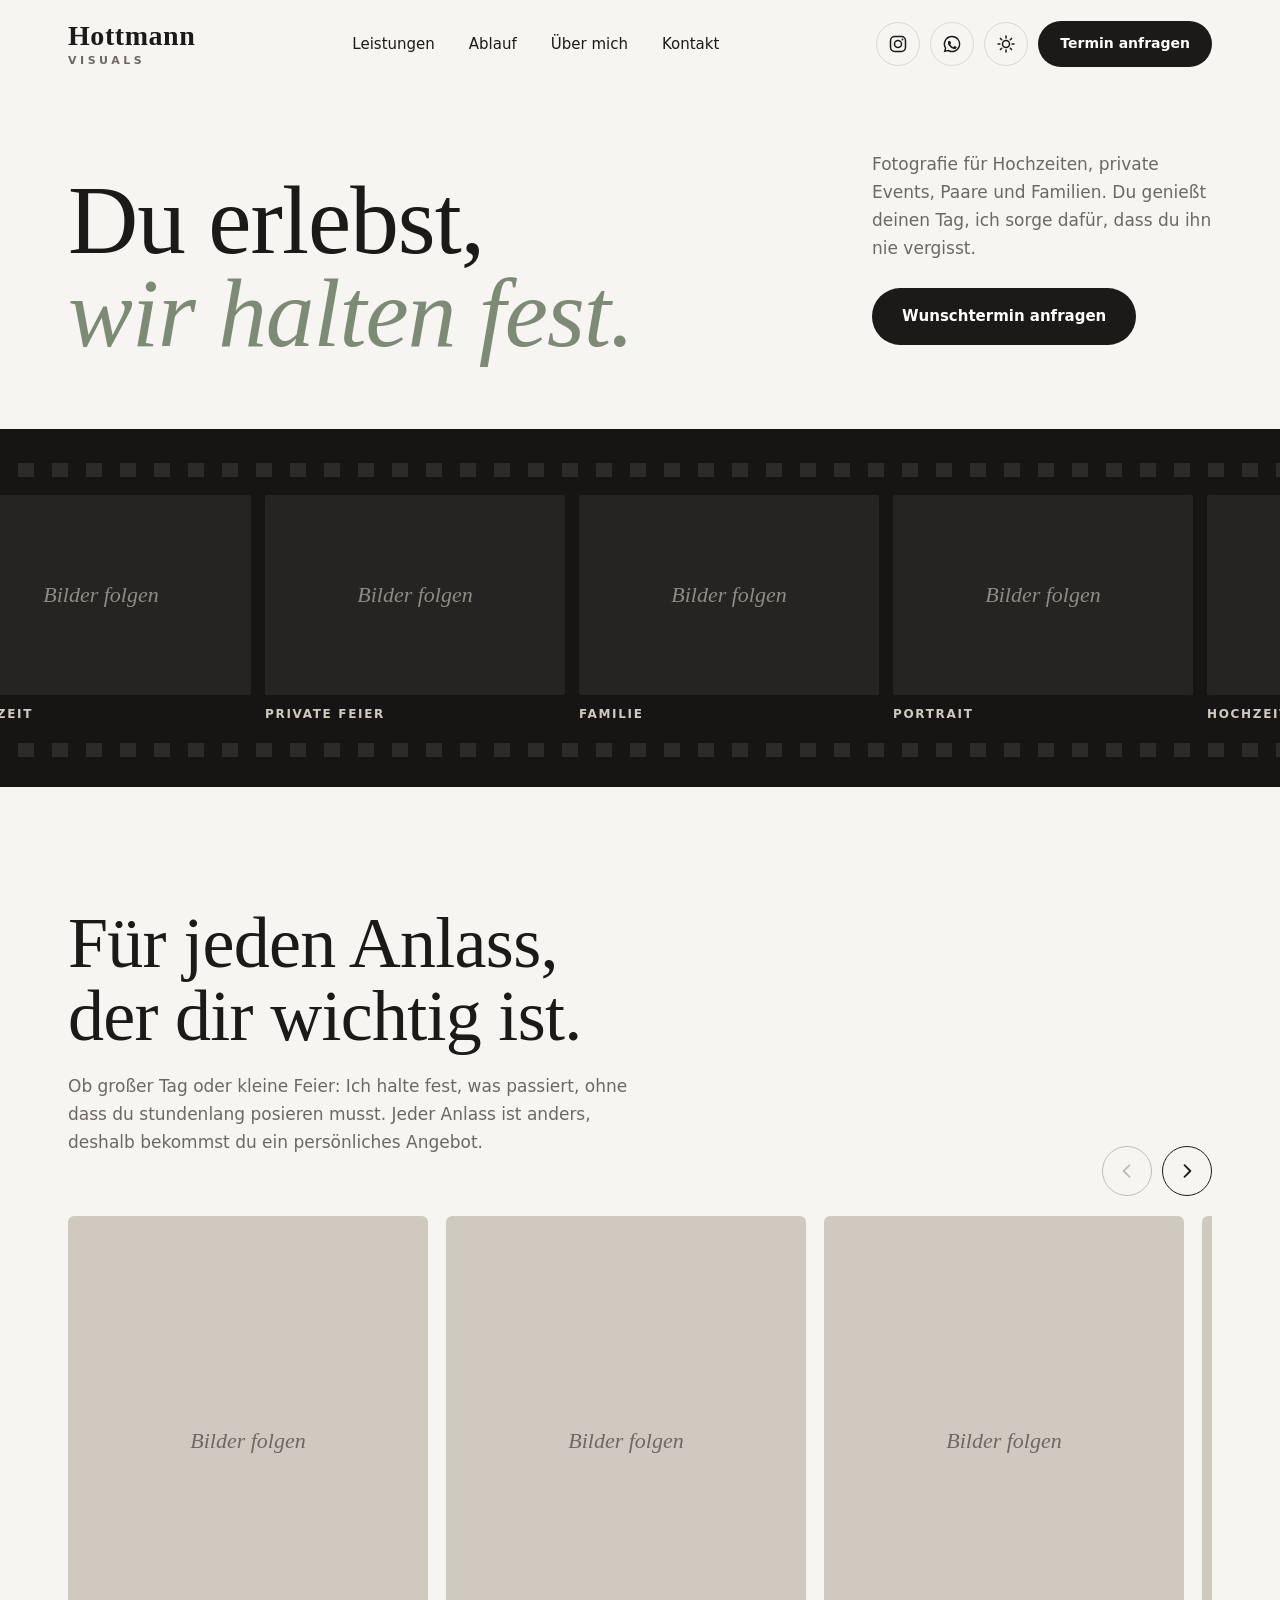
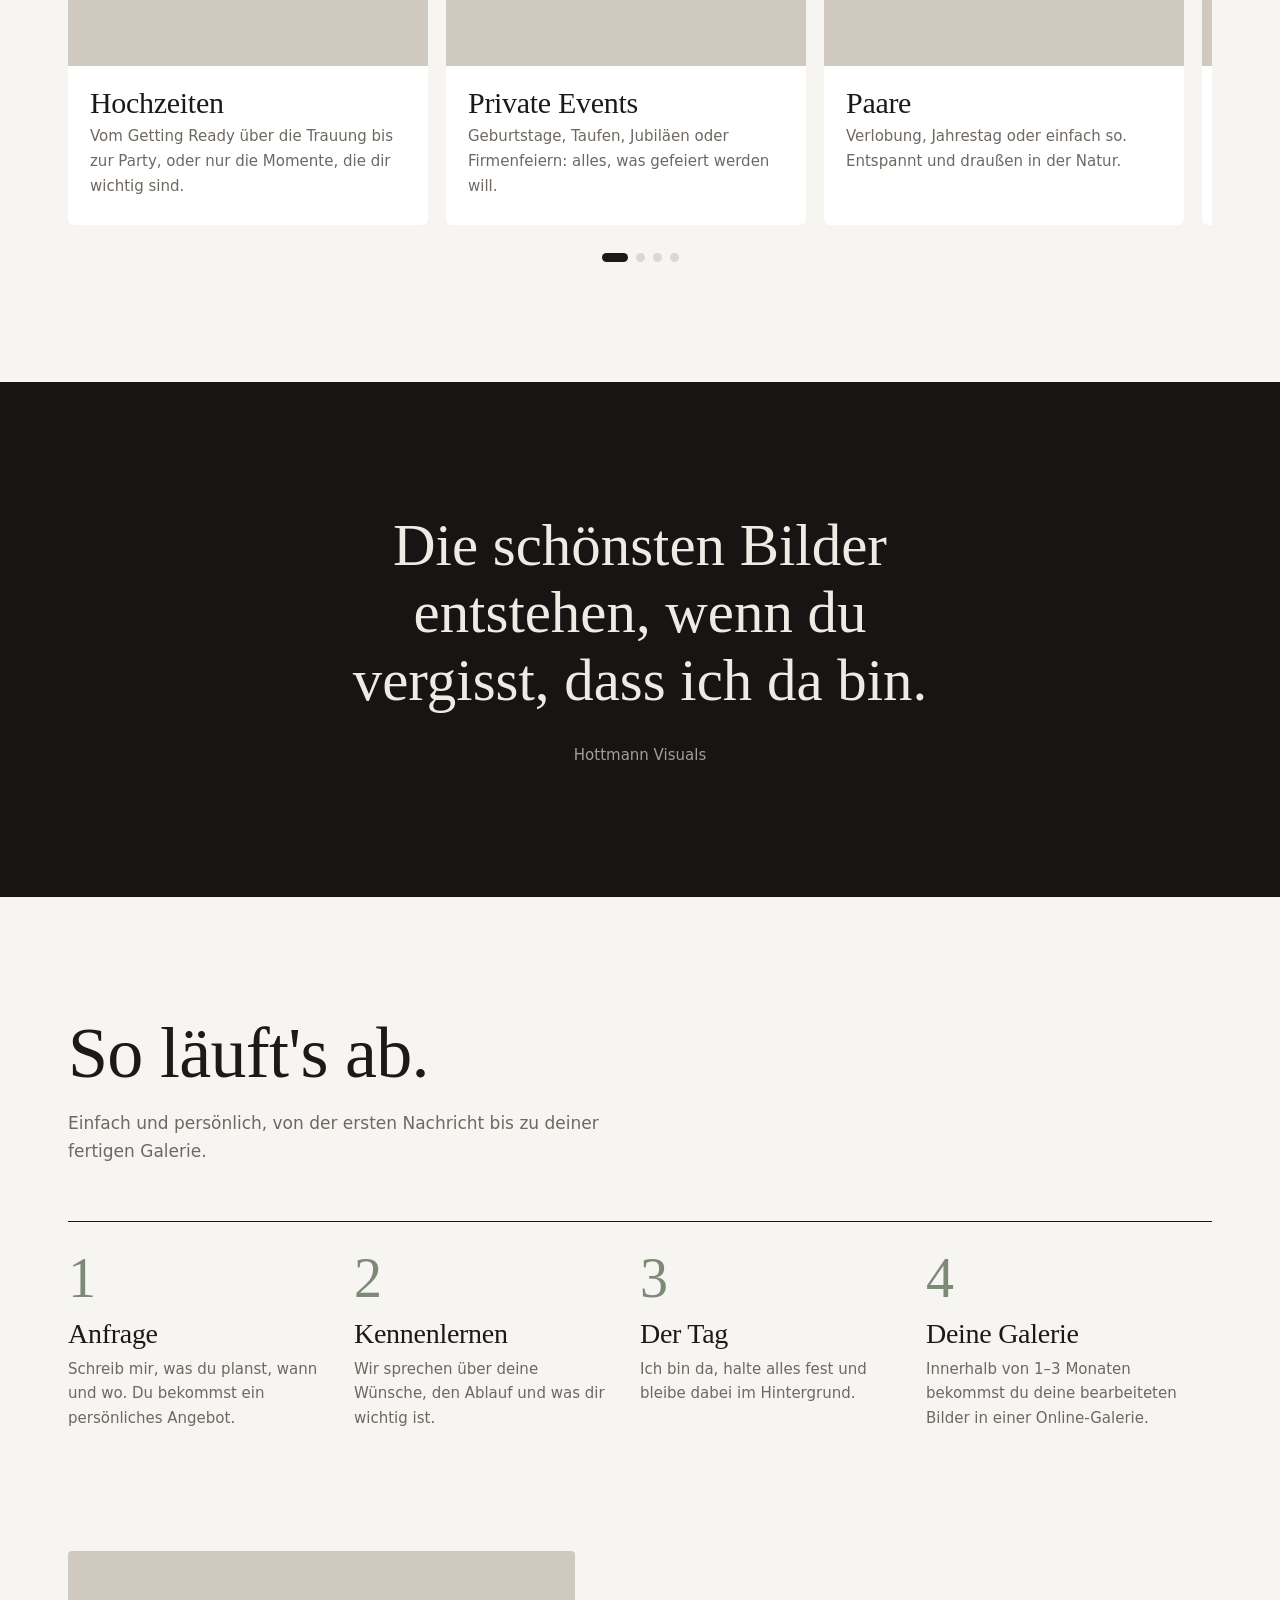
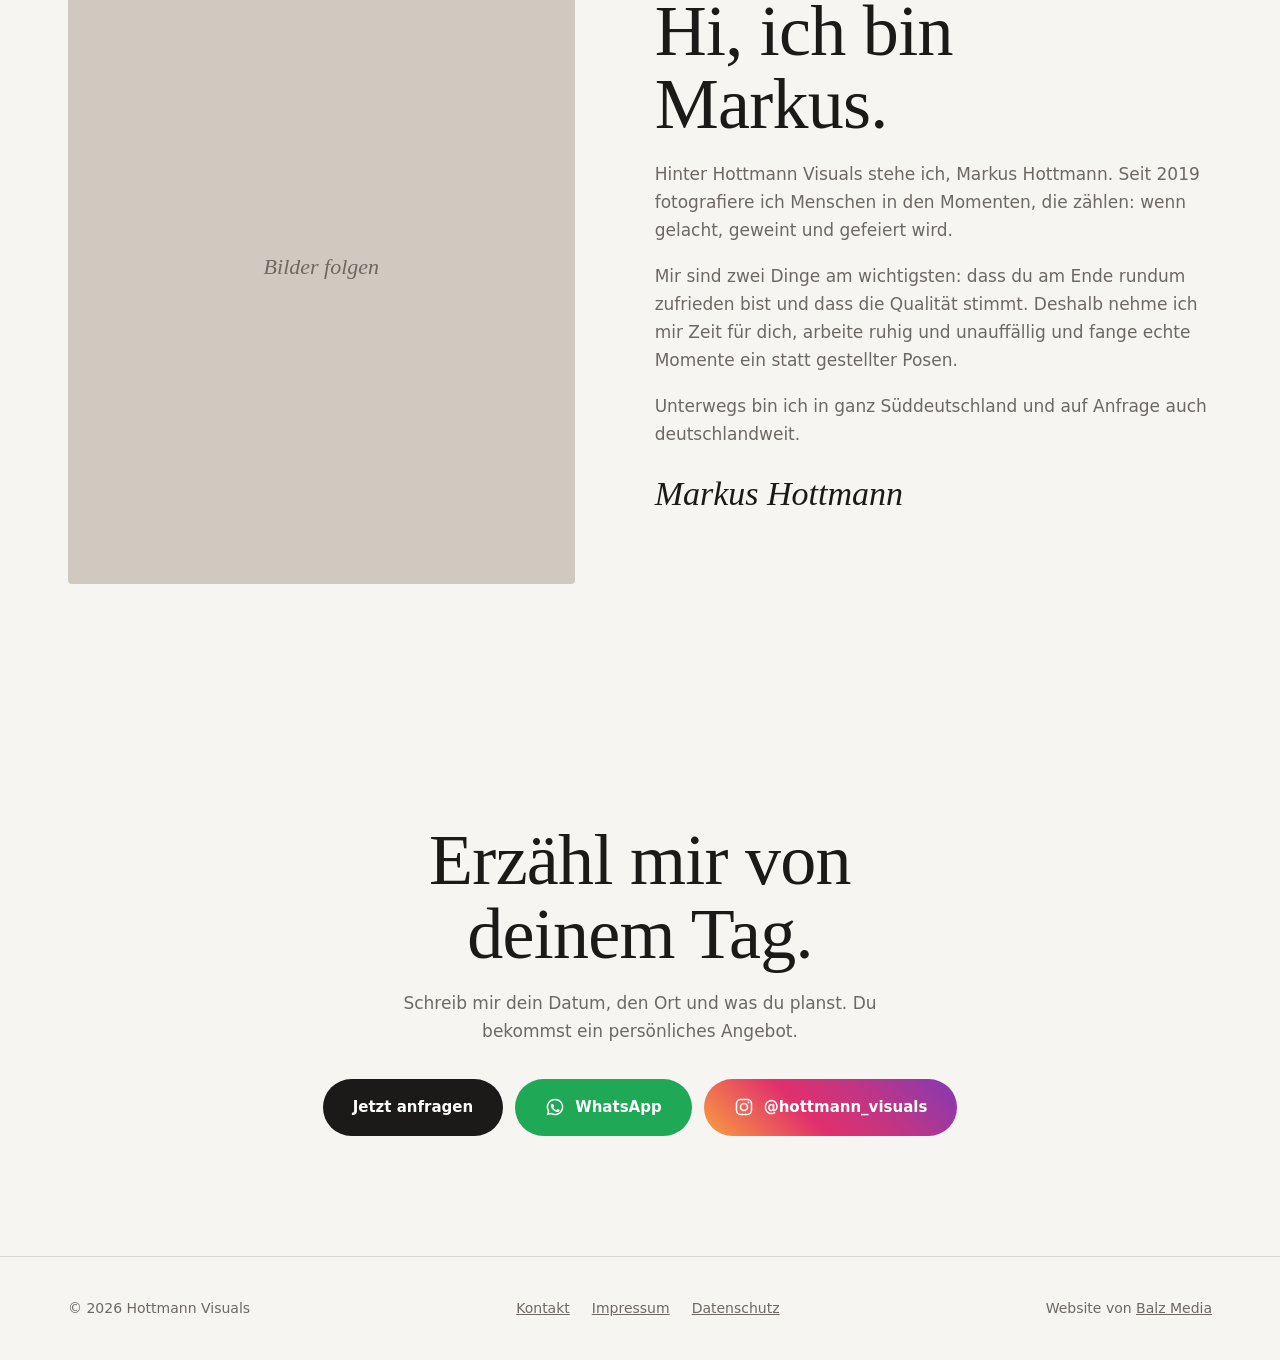
==== index.html @ 9806863c "Add files via upload" ====
<!DOCTYPE html>
<html lang="de">
<head>
<meta charset="UTF-8">
<meta name="viewport" content="width=device-width, initial-scale=1.0">
<title>Hottmann Visuals | Fotografie für Hochzeiten, Events & Familien</title>
<meta name="description" content="Hottmann Visuals – Markus Hottmann fotografiert Hochzeiten, private Events, Paare und Familien in ganz Süddeutschland. Du erlebst, wir halten fest. Jetzt anfragen.">
<link rel="stylesheet" href="style.css">
<script>
// Hell/Dunkel: gespeicherte Wahl, sonst Einstellung des Geräts
(function(){var t=null;try{t=localStorage.getItem('hv-theme')}catch(e){}
if(!t)t=matchMedia('(prefers-color-scheme: dark)').matches?'dark':'light';
document.documentElement.setAttribute('data-theme',t)})();
</script>
</head>
<body>

<header><div class="wrap nav">
  <a href="index.html" class="logo"><b>Hottmann</b><small>VISUALS</small></a>
  <ul><li><a href="#leistungen">Leistungen</a></li><li><a href="#ablauf">Ablauf</a></li><li><a href="#ueber-mich">Über mich</a></li><li><a href="kontakt.html">Kontakt</a></li></ul>
  <div class="tools">
    <a class="icon-btn" href="https://www.instagram.com/hottmann_visuals" target="_blank" rel="noopener" aria-label="Hottmann Visuals auf Instagram"><svg viewBox="0 0 24 24" fill="none" stroke="currentColor" stroke-width="1.8" aria-hidden="true"><rect x="3" y="3" width="18" height="18" rx="5"/><circle cx="12" cy="12" r="4.2"/><circle cx="17.4" cy="6.6" r="1.1" fill="currentColor" stroke="none"/></svg></a>
    <a class="icon-btn" href="https://wa.me/491719220288?text=Hallo%20Markus%2C%20ich%20habe%20eine%20Anfrage%20f%C3%BCr%20ein%20Shooting." target="_blank" rel="noopener" aria-label="Markus per WhatsApp schreiben"><svg viewBox="0 0 24 24" fill="currentColor" aria-hidden="true"><path d="M12 2a10 10 0 0 0-8.6 15.1L2 22l5-1.3A10 10 0 1 0 12 2zm0 1.8a8.2 8.2 0 1 1-4.2 15.2l-.3-.2-3 .8.8-2.9-.2-.3A8.2 8.2 0 0 1 12 3.8zm-3.3 4.4c-.2 0-.5 0-.7.3-.3.3-.9.9-.9 2.2s.9 2.5 1 2.7c.1.2 1.8 2.8 4.4 3.9 2.2.9 2.6.7 3.1.7.5-.1 1.5-.6 1.7-1.2.2-.6.2-1.1.2-1.2-.1-.1-.2-.2-.5-.3l-1.7-.8c-.2-.1-.4-.1-.6.1l-.8 1c-.1.2-.3.2-.5.1-.3-.1-1.1-.4-2-1.3-.8-.7-1.3-1.5-1.4-1.8-.2-.3 0-.4.1-.5l.4-.5.3-.4v-.5l-.8-1.9c-.2-.5-.4-.4-.6-.4h-.5z"/></svg></a>
    <button class="icon-btn theme" id="theme" type="button" aria-label="Hell- oder Dunkelmodus umschalten"><svg class="sun" viewBox="0 0 24 24" fill="none" stroke="currentColor" stroke-width="1.8" stroke-linecap="round" aria-hidden="true"><circle cx="12" cy="12" r="4.2"/><path d="M12 2.5v2.2M12 19.3v2.2M2.5 12h2.2M19.3 12h2.2M5.3 5.3l1.6 1.6M17.1 17.1l1.6 1.6M5.3 18.7l1.6-1.6M17.1 6.9l1.6-1.6"/></svg><svg class="moon" viewBox="0 0 24 24" fill="none" stroke="currentColor" stroke-width="1.8" stroke-linejoin="round" aria-hidden="true"><path d="M20 14.5A8 8 0 0 1 9.5 4a8 8 0 1 0 10.5 10.5z"/></svg></button>
    <a href="kontakt.html" class="btn btn-dark"><span class="long">Termin anfragen</span><span class="short">Anfragen</span></a>
  </div>
</div></header>

<section class="hero" style="padding-bottom:0">
  <div class="wrap row">
    <h1>Du erlebst, <i>wir halten fest.</i></h1>
    <div class="intro">
      <p>Fotografie für Hochzeiten, private Events, Paare und Familien. Du genießt deinen Tag, ich sorge dafür, dass du ihn nie vergisst.</p>
      <a href="kontakt.html" class="btn btn-dark">Wunschtermin anfragen</a>
    </div>
  </div>
  <div class="sheet" aria-label="Ausgewählte Bilder">
    <div class="holes"></div>
    <div class="scroller" id="scroller"><div class="strip" id="strip">
      <div class="frame"><div class="ph soon" aria-hidden="true"></div><em>Hochzeit</em></div>
      <div class="frame"><div class="ph soon" aria-hidden="true"></div><em>Private Feier</em></div>
      <div class="frame"><div class="ph soon" aria-hidden="true"></div><em>Familie</em></div>
      <div class="frame"><div class="ph soon" aria-hidden="true"></div><em>Portrait</em></div>
      <div class="frame"><div class="ph soon" aria-hidden="true"></div><em>Hochzeit</em></div>
      <div class="frame"><div class="ph soon" aria-hidden="true"></div><em>Private Feier</em></div>
      <div class="frame"><div class="ph soon" aria-hidden="true"></div><em>Familie</em></div>
      <div class="frame"><div class="ph soon" aria-hidden="true"></div><em>Portrait</em></div>
      <div class="frame"><div class="ph soon" aria-hidden="true"></div><em>Hochzeit</em></div>
      <div class="frame"><div class="ph soon" aria-hidden="true"></div><em>Private Feier</em></div>
      <div class="frame"><div class="ph soon" aria-hidden="true"></div><em>Familie</em></div>
      <div class="frame"><div class="ph soon" aria-hidden="true"></div><em>Portrait</em></div>
      <div class="frame"><div class="ph soon" aria-hidden="true"></div><em>Hochzeit</em></div>
      <div class="frame"><div class="ph soon" aria-hidden="true"></div><em>Private Feier</em></div>
      <div class="frame"><div class="ph soon" aria-hidden="true"></div><em>Familie</em></div>
      <div class="frame"><div class="ph soon" aria-hidden="true"></div><em>Portrait</em></div>
    </div>
    </div>
    <div class="holes b"></div>
  </div>
</section>

<section id="leistungen">
  <div class="wrap">
    <h2>Für jeden Anlass,<br>der dir wichtig ist.</h2>
    <p class="lead">Ob großer Tag oder kleine Feier: Ich halte fest, was passiert, ohne dass du stundenlang posieren musst. Jeder Anlass ist anders, deshalb bekommst du ein persönliches Angebot.</p>
    <div class="svc-ctrl"><button type="button" id="sp" aria-label="Zurück"><svg viewBox="0 0 24 24"><path d="M15 5l-7 7 7 7"/></svg></button><button type="button" id="sn" aria-label="Weiter"><svg viewBox="0 0 24 24"><path d="M9 5l7 7-7 7"/></svg></button></div>
    <div class="svc" id="svc">
      <div class="card"><div class="ph soon" aria-hidden="true"></div><div class="tx"><h3>Hochzeiten</h3><p>Vom Getting Ready über die Trauung bis zur Party, oder nur die Momente, die dir wichtig sind.</p></div></div>
      <div class="card"><div class="ph soon" aria-hidden="true"></div><div class="tx"><h3>Private Events</h3><p>Geburtstage, Taufen, Jubiläen oder Firmenfeiern: alles, was gefeiert werden will.</p></div></div>
      <div class="card"><div class="ph soon" aria-hidden="true"></div><div class="tx"><h3>Paare</h3><p>Verlobung, Jahrestag oder einfach so. Entspannt und draußen in der Natur.</p></div></div>
      <div class="card"><div class="ph soon" aria-hidden="true"></div><div class="tx"><h3>Familie & Portrait</h3><p>Bilder von euch, die ihr euch gerne an die Wand hängt.</p></div></div>
    </div>
    <div class="svc-dots" id="sdots"></div>
  </div>
</section>

<div class="band">
  <div class="wrap">
    <blockquote>Die schönsten Bilder entstehen, wenn du vergisst, dass ich da bin.</blockquote>
    <p>Hottmann Visuals</p>
  </div>
</div>

<section id="ablauf">
  <div class="wrap">
    <h2>So läuft's ab.</h2>
    <p class="lead">Einfach und persönlich, von der ersten Nachricht bis zu deiner fertigen Galerie.</p>
    <ol class="steps">
      <li><h3>Anfrage</h3><p>Schreib mir, was du planst, wann und wo. Du bekommst ein persönliches Angebot.</p></li>
      <li><h3>Kennenlernen</h3><p>Wir sprechen über deine Wünsche, den Ablauf und was dir wichtig ist.</p></li>
      <li><h3>Der Tag</h3><p>Ich bin da, halte alles fest und bleibe dabei im Hintergrund.</p></li>
      <li><h3>Deine Galerie</h3><p>Innerhalb von 1–3 Monaten bekommst du deine bearbeiteten Bilder in einer Online-Galerie.</p></li>
    </ol>
  </div>
</section>

<section id="ueber-mich" style="padding-top:0">
  <div class="wrap about">
    <div class="ph soon" aria-hidden="true"></div>
    <div>
      <h2>Hi, ich bin<br>Markus.</h2>
      <p>Hinter Hottmann Visuals stehe ich, Markus Hottmann. Seit 2019 fotografiere ich Menschen in den Momenten, die zählen: wenn gelacht, geweint und gefeiert wird.</p>
      <p>Mir sind zwei Dinge am wichtigsten: dass du am Ende rundum zufrieden bist und dass die Qualität stimmt. Deshalb nehme ich mir Zeit für dich, arbeite ruhig und unauffällig und fange echte Momente ein statt gestellter Posen.</p>
      <p>Unterwegs bin ich in ganz Süddeutschland und auf Anfrage auch deutschlandweit.</p>
      <p class="sig">Markus Hottmann</p>
    </div>
  </div>
</section>

<section class="cta">
  <div class="wrap">
    <h2>Erzähl mir von deinem Tag.</h2>
    <p class="lead">Schreib mir dein Datum, den Ort und was du planst. Du bekommst ein persönliches Angebot.</p>
    <div class="row2"><a class="btn btn-dark" href="kontakt.html">Jetzt anfragen</a><a class="btn btn-wa ig" href="https://wa.me/491719220288?text=Hallo%20Markus%2C%20ich%20habe%20eine%20Anfrage%20f%C3%BCr%20ein%20Shooting." target="_blank" rel="noopener"><svg viewBox="0 0 24 24" fill="currentColor" aria-hidden="true"><path d="M12 2a10 10 0 0 0-8.6 15.1L2 22l5-1.3A10 10 0 1 0 12 2zm0 1.8a8.2 8.2 0 1 1-4.2 15.2l-.3-.2-3 .8.8-2.9-.2-.3A8.2 8.2 0 0 1 12 3.8zm-3.3 4.4c-.2 0-.5 0-.7.3-.3.3-.9.9-.9 2.2s.9 2.5 1 2.7c.1.2 1.8 2.8 4.4 3.9 2.2.9 2.6.7 3.1.7.5-.1 1.5-.6 1.7-1.2.2-.6.2-1.1.2-1.2-.1-.1-.2-.2-.5-.3l-1.7-.8c-.2-.1-.4-.1-.6.1l-.8 1c-.1.2-.3.2-.5.1-.3-.1-1.1-.4-2-1.3-.8-.7-1.3-1.5-1.4-1.8-.2-.3 0-.4.1-.5l.4-.5.3-.4v-.5l-.8-1.9c-.2-.5-.4-.4-.6-.4h-.5z"/></svg>WhatsApp</a><a class="btn btn-insta ig" href="https://www.instagram.com/hottmann_visuals" target="_blank" rel="noopener"><svg viewBox="0 0 24 24" fill="none" stroke="currentColor" stroke-width="1.8" aria-hidden="true"><rect x="3" y="3" width="18" height="18" rx="5"/><circle cx="12" cy="12" r="4.2"/><circle cx="17.4" cy="6.6" r="1.1" fill="currentColor" stroke="none"/></svg>@hottmann_visuals</a></div>
  </div>
</section>

<footer><div class="wrap fo">
  <span>© 2026 Hottmann Visuals</span>
  <nav><a href="kontakt.html">Kontakt</a><a href="impressum.html">Impressum</a><a href="datenschutz.html">Datenschutz</a></nav>
  <span>Website von <a href="https://balz-media.de" target="_blank" rel="noopener">Balz Media</a></span>
</div></footer>

<script>
// Hell/Dunkel umschalten
document.getElementById('theme').addEventListener('click',()=>{const r=document.documentElement;
  const t=r.getAttribute('data-theme')==='dark'?'light':'dark';r.setAttribute('data-theme',t);
  try{localStorage.setItem('hv-theme',t)}catch(e){}});
// Filmstreifen: läuft automatisch, lässt sich ziehen/wischen, läuft danach weiter
(()=>{const sc=document.getElementById('scroller'),st=document.getElementById('strip');
const reduce=matchMedia('(prefers-reduced-motion: reduce)').matches;
let paused=false,resumeT=null,pos=0,last=performance.now();const speed=28; // Pixel pro Sekunde
const half=()=>st.scrollWidth/4; // Länge eines Durchgangs (4 Kopien)
const hold=()=>{paused=true;clearTimeout(resumeT)};
const release=()=>{clearTimeout(resumeT);resumeT=setTimeout(()=>{pos=sc.scrollLeft;paused=false},1500)};
function loop(now){const dt=Math.min(.05,(now-last)/1000);last=now;
  if(!paused&&!reduce){pos+=speed*dt;if(pos>=half())pos-=half();sc.scrollLeft=pos}
  else{if(sc.scrollLeft>=half())sc.scrollLeft-=half();if(sc.scrollLeft<=0&&paused)sc.scrollLeft+=half();pos=sc.scrollLeft}
  requestAnimationFrame(loop)}
requestAnimationFrame(loop);
// Touch und Trackpad
sc.addEventListener('touchstart',hold,{passive:true});sc.addEventListener('touchend',release);
sc.addEventListener('wheel',()=>{hold();release()},{passive:true});
// Maus ziehen
let down=false,sx=0,sl=0;
sc.addEventListener('mousedown',e=>{down=true;hold();sx=e.pageX;sl=sc.scrollLeft;sc.classList.add('drag');e.preventDefault()});
addEventListener('mousemove',e=>{if(down)sc.scrollLeft=sl-(e.pageX-sx)});
addEventListener('mouseup',()=>{if(down){down=false;sc.classList.remove('drag');release()}});
})();
// Leistungen: wischbar, mit Pfeilen und Punkten
(()=>{const t=document.getElementById('svc'),cards=[...t.children],dots=document.getElementById('sdots'),pv=document.getElementById('sp'),nx=document.getElementById('sn');
const step=()=>cards[0].getBoundingClientRect().width+parseFloat(getComputedStyle(t).columnGap||18);
const maxS=()=>t.scrollWidth-t.clientWidth;
cards.forEach((c,i)=>{const b=document.createElement('button');b.type='button';b.setAttribute('aria-label','Leistung '+(i+1));b.onclick=()=>t.scrollTo({left:Math.min(i*step(),maxS()),behavior:'smooth'});dots.appendChild(b)});
const db=[...dots.children];
const upd=()=>{const x=t.scrollLeft,m=maxS();let cur=Math.round(x/step());if(x>=m-4)cur=cards.length-1;
 db.forEach((b,i)=>b.classList.toggle('on',i===cur));pv.disabled=x<=4;nx.disabled=x>=m-4;
 const all=m<=4;dots.style.display=all?'none':'';document.querySelector('.svc-ctrl').style.visibility=all?'hidden':''};
pv.onclick=()=>t.scrollBy({left:-step(),behavior:'smooth'});
nx.onclick=()=>t.scrollBy({left:step(),behavior:'smooth'});
t.addEventListener('scroll',()=>requestAnimationFrame(upd),{passive:true});addEventListener('resize',upd);upd();})();
</script>
</body>
</html>
---- style.css ----
:root{--paper:#f6f5f2;--white:#fff;--ink:#1c1a18;--on-ink:#fff;--ink-hover:#3a3633;--soft:#6e6862;--line:#dcd8d1;--dark:#161514;--sage:#7d8a76;--ph:#cfc9c0;color-scheme:light}
[data-theme="dark"]{--paper:#121110;--white:#1c1a18;--ink:#efebe5;--on-ink:#141312;--ink-hover:#d6d0c7;--soft:#a39c94;--line:#33302c;--dark:#0b0a09;--sage:#a3b29a;--ph:#2a2724;color-scheme:dark}
body,header,.card,form,input,select,textarea,footer{transition:background-color .3s,color .3s,border-color .3s}
*{box-sizing:border-box;margin:0;padding:0}
html{scroll-behavior:smooth}
@media(prefers-reduced-motion:reduce){html{scroll-behavior:auto}*{animation:none!important;transition:none!important}}
body{background:var(--paper);color:var(--ink);font-family:Manrope,system-ui,-apple-system,'Segoe UI',Roboto,'Helvetica Neue',Arial,sans-serif;font-size:17px;line-height:1.65;-webkit-font-smoothing:antialiased}
a{color:inherit}
:focus-visible{outline:2px solid var(--ink);outline-offset:3px}
.wrap{max-width:1200px;margin:0 auto;padding:0 28px}
.serif{font-family:'Cormorant Garamond','Iowan Old Style','Palatino Linotype',Palatino,'Book Antiqua',Georgia,serif;font-weight:500}
h1,h2,h3{font-family:'Cormorant Garamond','Iowan Old Style','Palatino Linotype',Palatino,'Book Antiqua',Georgia,serif;font-weight:500;line-height:1.02;letter-spacing:-.01em}
h2{font-size:clamp(42px,6vw,72px);margin-bottom:18px}
.lead{color:var(--soft);max-width:52ch}
.btn{display:inline-flex;align-items:center;gap:10px;padding:16px 30px;border-radius:999px;font-weight:700;font-size:15px;text-decoration:none;transition:background .2s,color .2s;border:0;cursor:pointer;font-family:inherit}
.btn-dark{background:var(--ink);color:var(--on-ink)}.btn-dark:hover{background:var(--ink-hover)}
.btn-line{border:1.5px solid var(--ink)}.btn-line:hover{background:var(--ink);color:var(--on-ink)}

/* photo placeholder: a film frame */
.ph{position:relative;overflow:hidden;background:var(--ph)}
.ph::before{content:"";position:absolute;inset:0;background-image:url("data:image/svg+xml,%3Csvg xmlns='http://www.w3.org/2000/svg' width='180' height='180'%3E%3Cfilter id='n'%3E%3CfeTurbulence baseFrequency='.85' numOctaves='3'/%3E%3C/filter%3E%3Crect width='100%25' height='100%25' filter='url(%23n)' opacity='.12'/%3E%3C/svg%3E");mix-blend-mode:overlay}
.ph img{position:absolute;inset:0;width:100%;height:100%;object-fit:cover;display:block}
.ph.has::before{display:none}
.ph span{position:absolute;left:16px;bottom:14px;font-size:12px;letter-spacing:.04em;color:rgba(255,255,255,.88);font-weight:500}
.t1{background:linear-gradient(160deg,#e8d7c3,#b99a7c 55%,#6d5644)}
.t2{background:linear-gradient(200deg,#d9dcd2,#9aa58f 50%,#4f5a4a)}
.t3{background:linear-gradient(170deg,#f1e4d6,#d4b39b 60%,#9a7560)}
.t4{background:linear-gradient(150deg,#c9cbd2,#8a8f9e 55%,#3f4352)}
.t5{background:linear-gradient(190deg,#efe2cf,#c99c74 55%,#7c5134)}
.t6{background:linear-gradient(160deg,#e3e0da,#b3ada4 55%,#615b54)}
.t7{background:linear-gradient(210deg,#ead8cf,#c4988b 55%,#7a5048)}
.t8{background:linear-gradient(165deg,#dcd9cc,#a7a58c 55%,#5e5c46)}

/* nav */
header{position:absolute;top:0;left:0;right:0;z-index:20}
.page header{position:static}
.nav{display:flex;justify-content:space-between;align-items:center;height:88px}
.logo{text-decoration:none;line-height:1}
.logo b{font-family:'Cormorant Garamond','Iowan Old Style','Palatino Linotype',Palatino,'Book Antiqua',Georgia,serif;font-weight:600;font-size:28px;letter-spacing:.02em;display:block}
.logo small{font-size:11px;letter-spacing:.32em;color:var(--soft);font-weight:700}
.nav ul{display:flex;gap:34px;list-style:none;font-size:15px;font-weight:500}
.nav ul a{text-decoration:none}.nav ul a:hover{text-decoration:underline;text-underline-offset:6px}
.nav .btn{padding:11px 22px;font-size:14px}
.tools{display:flex;align-items:center;gap:10px}
.icon-btn{width:44px;height:44px;border-radius:50%;border:1.5px solid var(--line);background:transparent;color:var(--ink);display:grid;place-items:center;cursor:pointer;text-decoration:none;transition:border-color .2s,background .2s}
.icon-btn:hover{border-color:var(--ink)}
.icon-btn svg{width:20px;height:20px}
.theme .moon{display:none}[data-theme="dark"] .theme .sun{display:none}[data-theme="dark"] .theme .moon{display:block}
.ig{display:inline-flex;align-items:center;gap:10px}
.ig svg{width:20px;height:20px;flex-shrink:0}
.nav ul a[aria-current="page"]{text-decoration:underline;text-underline-offset:6px}

/* hero: a contact sheet */
.hero{padding:150px 0 0;position:relative}
.hero h1{font-size:clamp(50px,7.6vw,118px);line-height:.95}
.hero h1 i{display:block}
.hero h1 i{font-style:italic;color:var(--sage)}
.hero .row{display:grid;grid-template-columns:minmax(0,1fr) 340px;align-items:end;gap:48px}
@media(max-width:860px){.hero .row{grid-template-columns:1fr;gap:28px}}
.hero .intro{max-width:380px;padding-bottom:14px}
.hero .intro p{color:var(--soft);margin-bottom:26px}
.sheet{margin-top:70px;background:var(--dark);padding:34px 0 30px;position:relative;overflow:hidden}
.sheet .holes{height:14px;background:repeating-linear-gradient(90deg,transparent 0 18px,#2d2b29 18px 34px);margin:0 0 18px}
.sheet .holes.b{margin:18px 0 0}
.scroller{overflow-x:auto;scrollbar-width:none;cursor:grab;-webkit-overflow-scrolling:touch;touch-action:pan-x pan-y}
.scroller::-webkit-scrollbar{display:none}
.scroller.drag{cursor:grabbing;user-select:none}
.strip{display:flex;gap:14px;width:max-content;padding:0 7px}
.frame{width:300px;flex-shrink:0}
.frame .ph{aspect-ratio:3/2;border-radius:2px}
.frame em{display:block;font-style:normal;font-size:12px;letter-spacing:.14em;text-transform:uppercase;color:#cfc9c0;margin-top:10px;font-weight:700}
.frame em b{color:#e0a64b;font-weight:700}

section{padding:120px 0}

/* services */
.svc-wrap{position:relative;margin-top:56px}
.svc{display:flex;gap:18px;overflow-x:auto;scroll-snap-type:x mandatory;scroll-behavior:smooth;scrollbar-width:none;padding-bottom:6px;-webkit-overflow-scrolling:touch}
.svc::-webkit-scrollbar{display:none}
.svc .card{flex:0 0 min(360px,82%);scroll-snap-align:start}
.svc-ctrl{display:flex;justify-content:flex-end;align-items:center;gap:10px;margin:-10px 0 20px}
@media(max-width:700px){.svc-ctrl{margin:24px 0 18px}}
.svc-ctrl button{width:50px;height:50px;border-radius:50%;border:1.5px solid var(--ink);background:transparent;cursor:pointer;display:grid;place-items:center}
.svc-ctrl button:hover:not(:disabled){background:var(--ink)}.svc-ctrl button:hover:not(:disabled) svg{stroke:var(--on-ink)}
.svc-ctrl button:disabled{opacity:.25;cursor:default}
.svc-ctrl svg{width:20px;fill:none;stroke:var(--ink);stroke-width:2.2;stroke-linecap:round;stroke-linejoin:round}
.svc-dots{display:flex;justify-content:center;gap:8px;margin-top:22px}
.svc-dots button{width:9px;height:9px;border-radius:5px;border:0;padding:0;background:var(--line);cursor:pointer;transition:width .2s}
.svc-dots button.on{width:26px;background:var(--ink)}
.card{background:var(--white);border-radius:6px;overflow:hidden;display:flex;flex-direction:column}
.card .ph{aspect-ratio:4/5}
.card div.tx{padding:22px 22px 26px}
.card h3{font-size:30px;margin-bottom:6px}
.card p{color:var(--soft);font-size:15px}

/* quote band */
.band{background:var(--dark);color:#efeae3;padding:130px 0;text-align:center}
.band blockquote{font-family:'Cormorant Garamond','Iowan Old Style','Palatino Linotype',Palatino,'Book Antiqua',Georgia,serif;font-size:clamp(34px,4.6vw,60px);line-height:1.15;max-width:22ch;margin:0 auto}
.band p{margin-top:28px;color:#a39d96;font-size:15px}

/* process */
.steps{display:grid;grid-template-columns:repeat(4,1fr);gap:0;margin-top:56px;list-style:none;counter-reset:s;border-top:1px solid var(--ink)}
.steps li{counter-increment:s;padding:28px 28px 0 0}
.steps li::before{content:counter(s);font-family:'Cormorant Garamond','Iowan Old Style','Palatino Linotype',Palatino,'Book Antiqua',Georgia,serif;font-size:56px;line-height:1;color:var(--sage);display:block;margin-bottom:14px}
.steps h3{font-size:28px;margin-bottom:8px}
.steps p{color:var(--soft);font-size:15px}

/* about */
.about{display:grid;grid-template-columns:1fr 1.1fr;gap:80px;align-items:center}
.about .ph{aspect-ratio:4/5;border-radius:4px}
.about p{color:var(--soft);margin-bottom:18px;max-width:54ch}
.sig{font-family:'Cormorant Garamond','Iowan Old Style','Palatino Linotype',Palatino,'Book Antiqua',Georgia,serif;font-style:italic;font-size:34px;color:var(--ink)!important;margin-top:10px}

/* contact */
.contact{display:grid;grid-template-columns:1fr 1.1fr;gap:70px;align-items:start}
.contact .ways{margin-top:30px;display:flex;flex-direction:column;gap:12px;align-items:flex-start}
form{background:var(--white);border-radius:8px;padding:38px;display:grid;grid-template-columns:1fr 1fr;gap:16px}
label{display:flex;flex-direction:column;gap:6px;font-size:13px;font-weight:700;letter-spacing:.02em}
.full{grid-column:1/-1}
input,select,textarea{font:inherit;font-size:16px;font-weight:400;padding:14px 15px;border:1.5px solid var(--line);border-radius:6px;background:var(--paper);color:var(--ink)}
input:focus,select:focus,textarea:focus{outline:none;border-color:var(--ink)}
textarea{min-height:120px;resize:vertical}
.ok{display:none;grid-column:1/-1;font-weight:700;color:var(--sage)}
.area{margin-top:14px;font-weight:700;font-size:15px}

/* call to action */
.cta{text-align:center;padding:120px 0}
.cta h2{max-width:16ch;margin:0 auto 18px}
.cta .lead{margin:0 auto 34px}
.cta .row2{display:flex;gap:12px;justify-content:center;flex-wrap:wrap}
/* contact page */
.contact-page{padding:70px 0 110px}
.contact h1{font-size:clamp(44px,5.4vw,76px);margin-bottom:18px}
.contact .ways .btn{width:100%;max-width:340px;justify-content:center}
footer{border-top:1px solid var(--line);padding:40px 0;font-size:14px;color:var(--soft)}
.fo{display:flex;justify-content:space-between;gap:20px;flex-wrap:wrap}
footer nav{display:flex;gap:10px 22px;flex-wrap:wrap}

@media(max-width:1000px){
  .nav ul{display:none}
  .masonry{columns:2}
  .steps{grid-template-columns:1fr 1fr;gap:10px 20px}
  .about,.contact{grid-template-columns:1fr;gap:44px}
  .rgrid{grid-template-columns:1fr}
  section{padding:90px 0}
}
@media(max-width:560px){
  .masonry{columns:1}
  .steps{grid-template-columns:1fr}
  form{grid-template-columns:1fr;padding:26px}
  .nav .btn{padding:10px 14px;font-size:13px}
  .nav .btn .long{display:none}
  .nav .logo b{font-size:24px}
  .icon-btn{width:38px;height:38px}
  .tools{gap:6px}
  .frame{width:220px}
}

.nav .btn .short{display:none}
@media(max-width:560px){.nav .btn .short{display:inline}}

/* Platzhalter "Bilder folgen" */
.ph.soon{background:var(--ph)}
.ph.soon::before{display:none}
.ph.soon::after{content:"Bilder folgen";position:absolute;inset:0;display:grid;place-items:center;font-family:'Cormorant Garamond','Iowan Old Style','Palatino Linotype',Palatino,'Book Antiqua',Georgia,serif;font-style:italic;font-size:22px;color:var(--soft)}
.sheet .ph.soon{background:#262422}
.sheet .ph.soon::after{color:#8f8a84}
/* Leistungen: wischen sicherstellen */
.svc{touch-action:pan-x pan-y;overscroll-behavior-x:contain}
.check span{font-weight:400;font-size:14px;color:var(--soft);line-height:1.5}
.check input{width:auto;margin-right:8px;vertical-align:-2px;accent-color:var(--ink)}
.check a{color:var(--ink)}

/* WhatsApp */
.btn-wa{background:#1fa855;color:#fff}.btn-wa:hover{background:#178a45}
form .btn-wa{justify-content:center}
form #send{justify-content:center}

/* Rechtliche Seiten */
.legal{padding:60px 0 110px}
.legal .wrap{max-width:820px}
.legal h1{font-size:clamp(44px,6vw,72px);margin-bottom:30px}
.legal h2{font-size:30px;margin:44px 0 12px}
.legal h3{font-size:22px;margin:26px 0 8px}
.legal p,.legal li{color:var(--soft);margin-bottom:12px}
.legal ul{padding-left:20px;margin-bottom:12px}
.legal strong{color:var(--ink)}
.legal a{color:var(--ink)}
.legal .todo{background:#ffe9a8;color:#5a4300;padding:1px 6px;border-radius:4px;font-weight:700}

/* Instagram in Markenfarben */
.btn-insta{background:linear-gradient(45deg,#f9a03f 0%,#e1306c 40%,#c13584 65%,#833ab4 100%);color:#fff;border:0}
.btn-insta:hover{filter:brightness(1.08);background:linear-gradient(45deg,#f9a03f 0%,#e1306c 40%,#c13584 65%,#833ab4 100%);color:#fff}
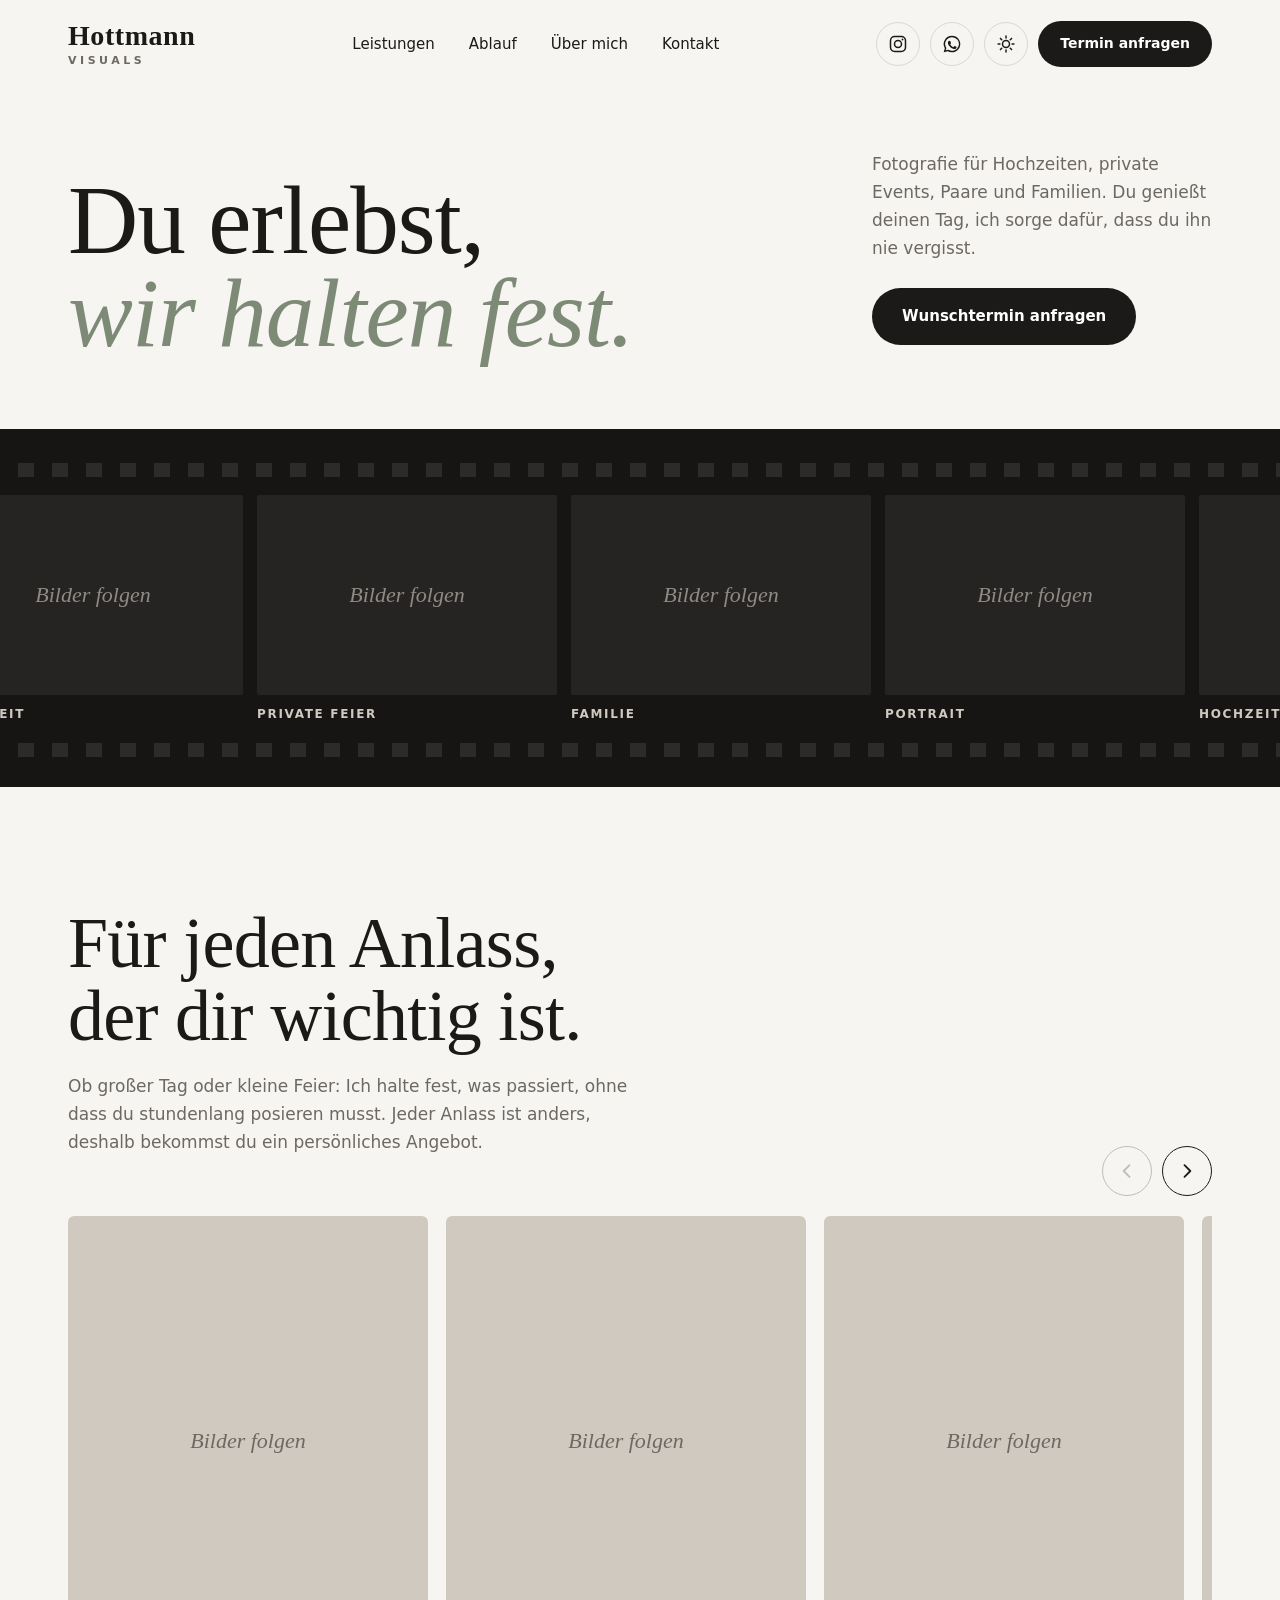
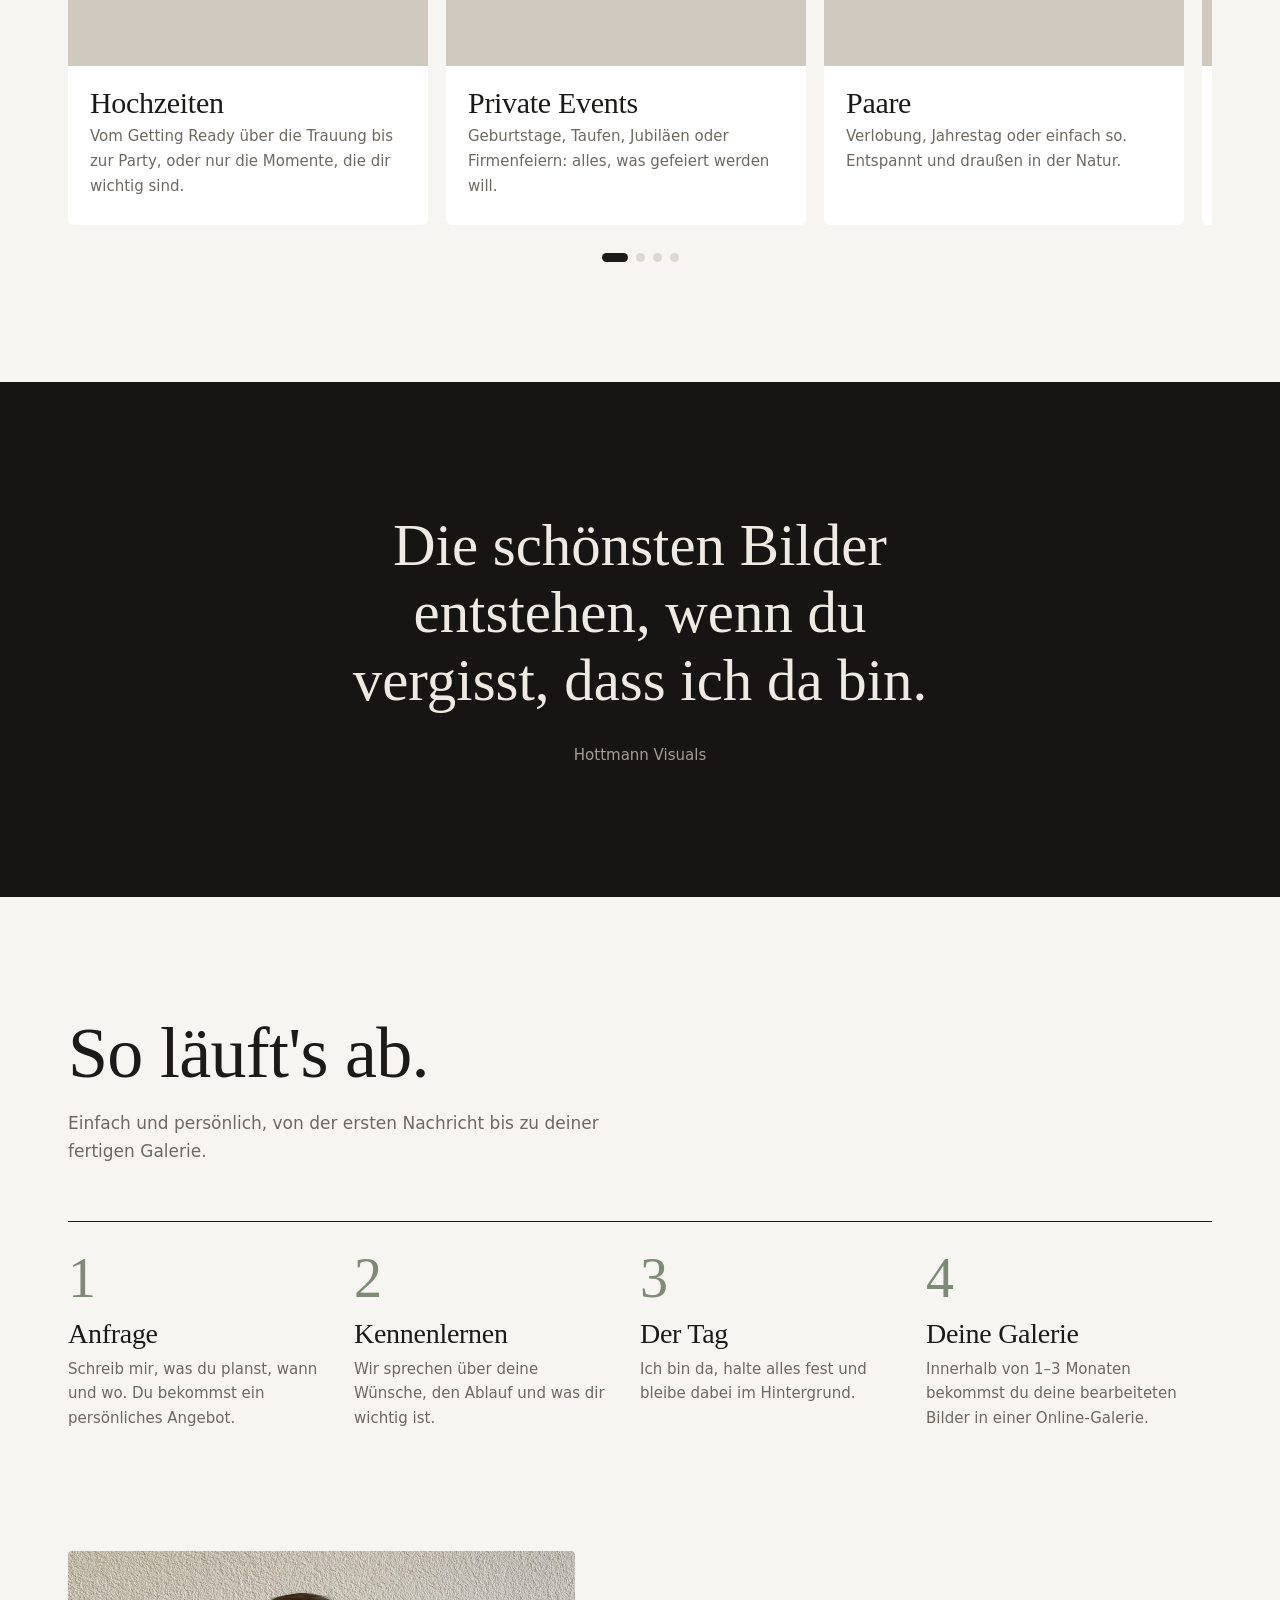
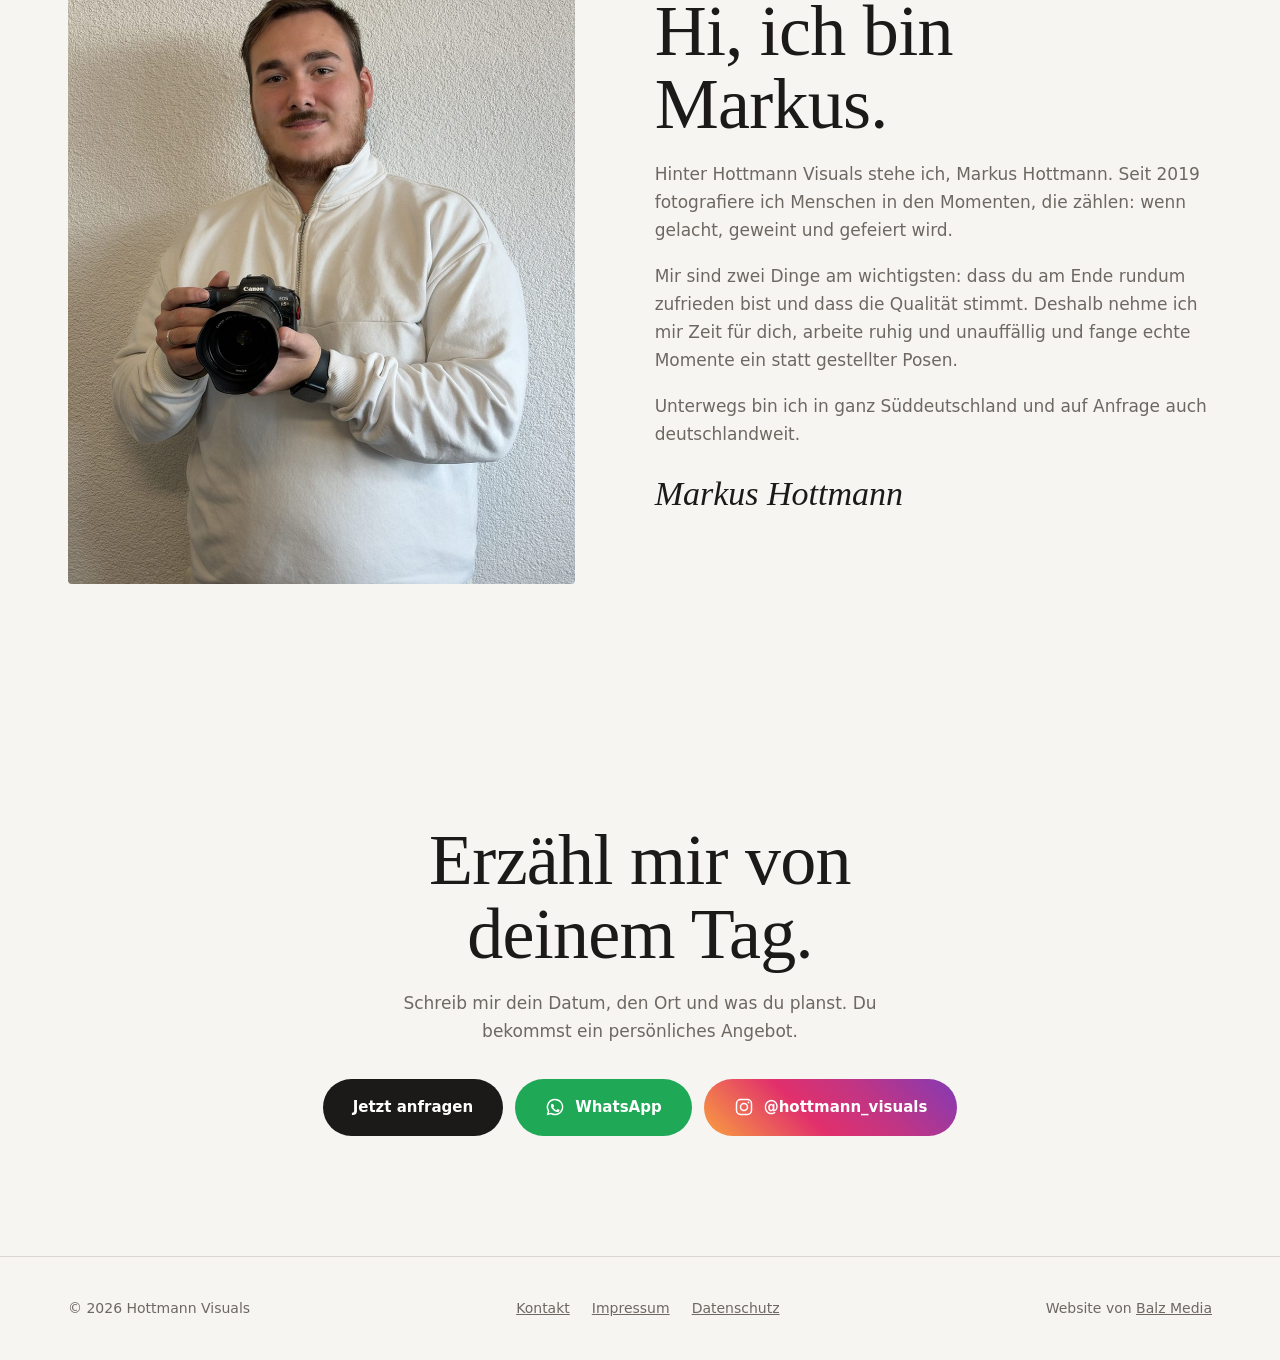
==== commit 25444a64: "Add files via upload" ====
--- a/index.html
+++ b/index.html
@@ -96,7 +96,7 @@
 
 <section id="ueber-mich" style="padding-top:0">
   <div class="wrap about">
-    <div class="ph soon" aria-hidden="true"></div>
+    <img class="portrait" src="img/markus-hottmann.jpg" width="960" height="1200" loading="lazy" decoding="async" alt="Markus Hottmann mit seiner Kamera">
     <div>
       <h2>Hi, ich bin<br>Markus.</h2>
       <p>Hinter Hottmann Visuals stehe ich, Markus Hottmann. Seit 2019 fotografiere ich Menschen in den Momenten, die zählen: wenn gelacht, geweint und gefeiert wird.</p>
--- a/style.css
+++ b/style.css
@@ -1,5 +1,5 @@
 :root{--paper:#f6f5f2;--white:#fff;--ink:#1c1a18;--on-ink:#fff;--ink-hover:#3a3633;--soft:#6e6862;--line:#dcd8d1;--dark:#161514;--sage:#7d8a76;--ph:#cfc9c0;color-scheme:light}
-[data-theme="dark"]{--paper:#121110;--white:#1c1a18;--ink:#efebe5;--on-ink:#141312;--ink-hover:#d6d0c7;--soft:#a39c94;--line:#33302c;--dark:#0b0a09;--sage:#a3b29a;--ph:#2a2724;color-scheme:dark}
+[data-theme="dark"]{--paper:#121110;--white:#1c1a18;--ink:#ffffff;--on-ink:#111111;--ink-hover:#e6e6e6;--soft:#bdb7b0;--line:#33302c;--dark:#0b0a09;--sage:#a3b29a;--ph:#2a2724;color-scheme:dark}
 body,header,.card,form,input,select,textarea,footer{transition:background-color .3s,color .3s,border-color .3s}
 *{box-sizing:border-box;margin:0;padding:0}
 html{scroll-behavior:smooth}
@@ -107,7 +107,8 @@
 
 /* about */
 .about{display:grid;grid-template-columns:1fr 1.1fr;gap:80px;align-items:center}
-.about .ph{aspect-ratio:4/5;border-radius:4px}
+.about .ph,.about .portrait{aspect-ratio:4/5;border-radius:4px}
+.about .portrait{width:100%;height:auto;object-fit:cover;display:block;background:var(--ph)}
 .about p{color:var(--soft);margin-bottom:18px;max-width:54ch}
 .sig{font-family:'Cormorant Garamond','Iowan Old Style','Palatino Linotype',Palatino,'Book Antiqua',Georgia,serif;font-style:italic;font-size:34px;color:var(--ink)!important;margin-top:10px}
 
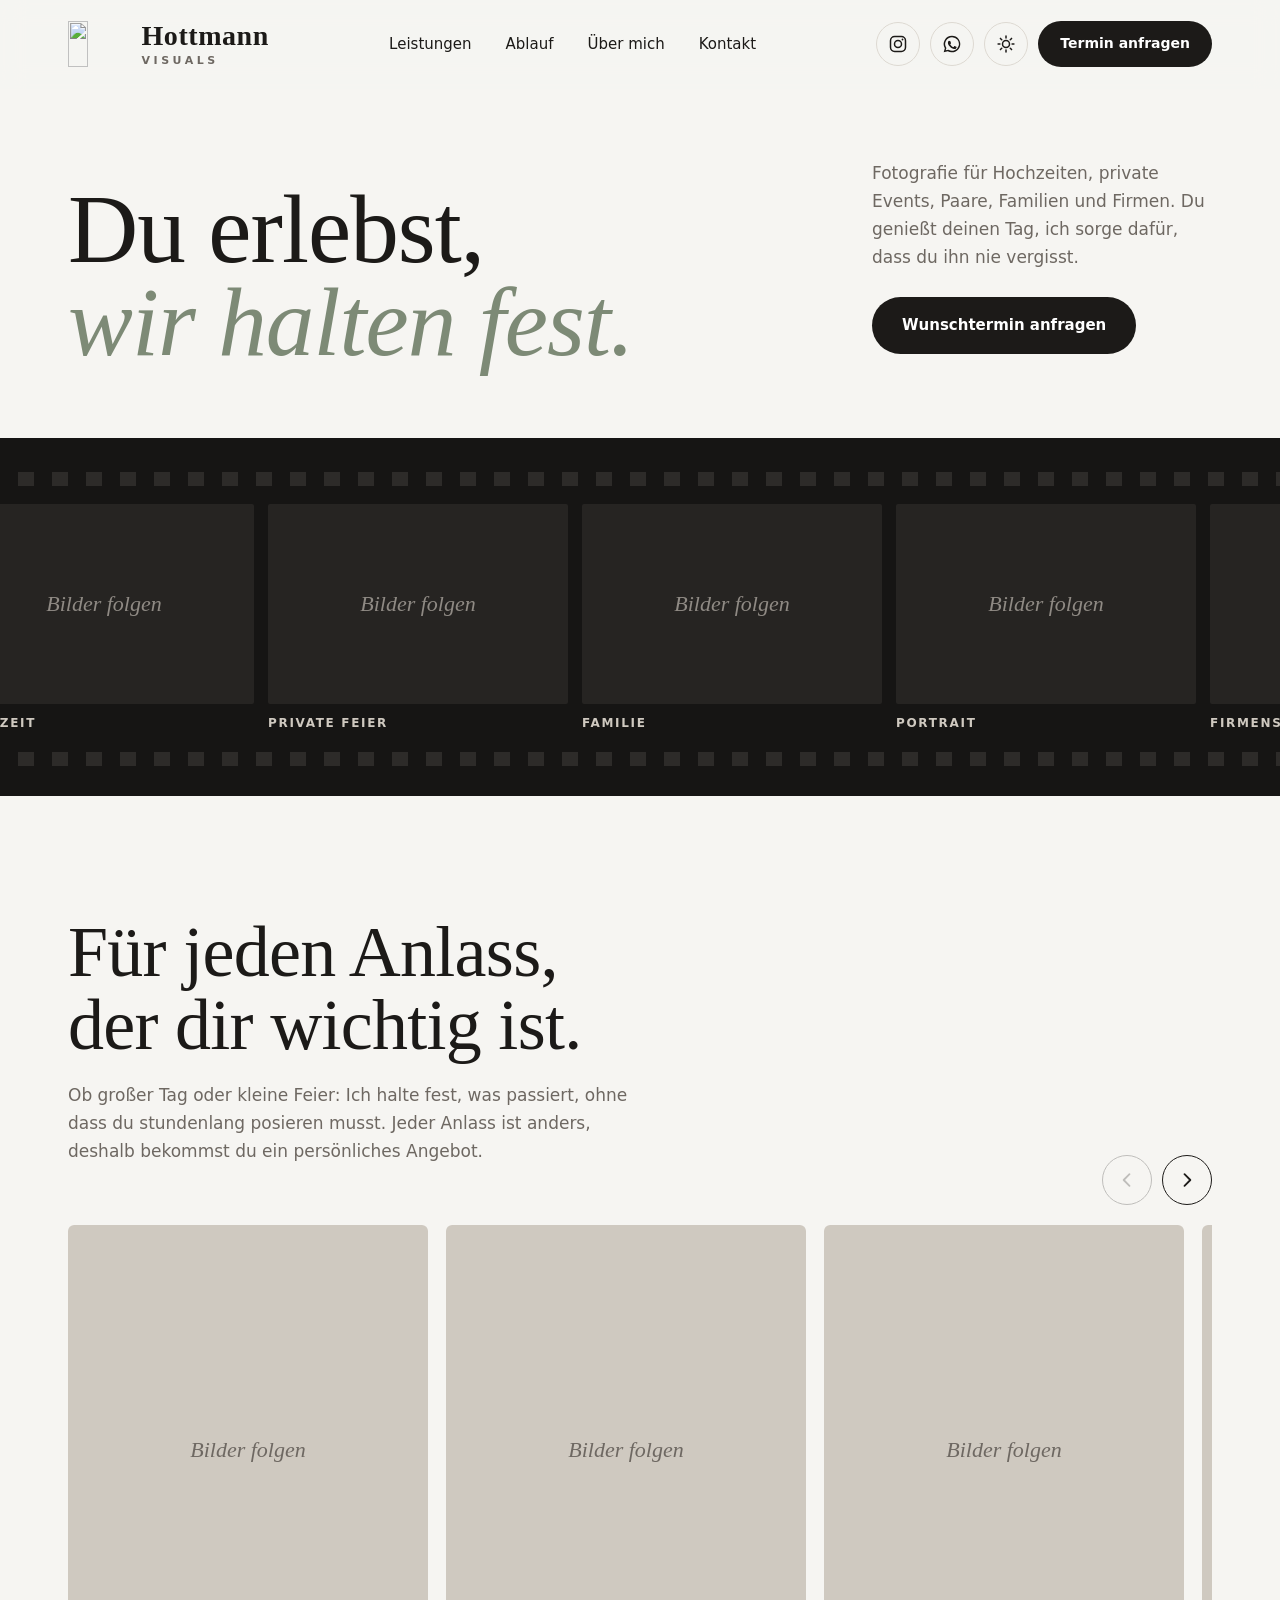
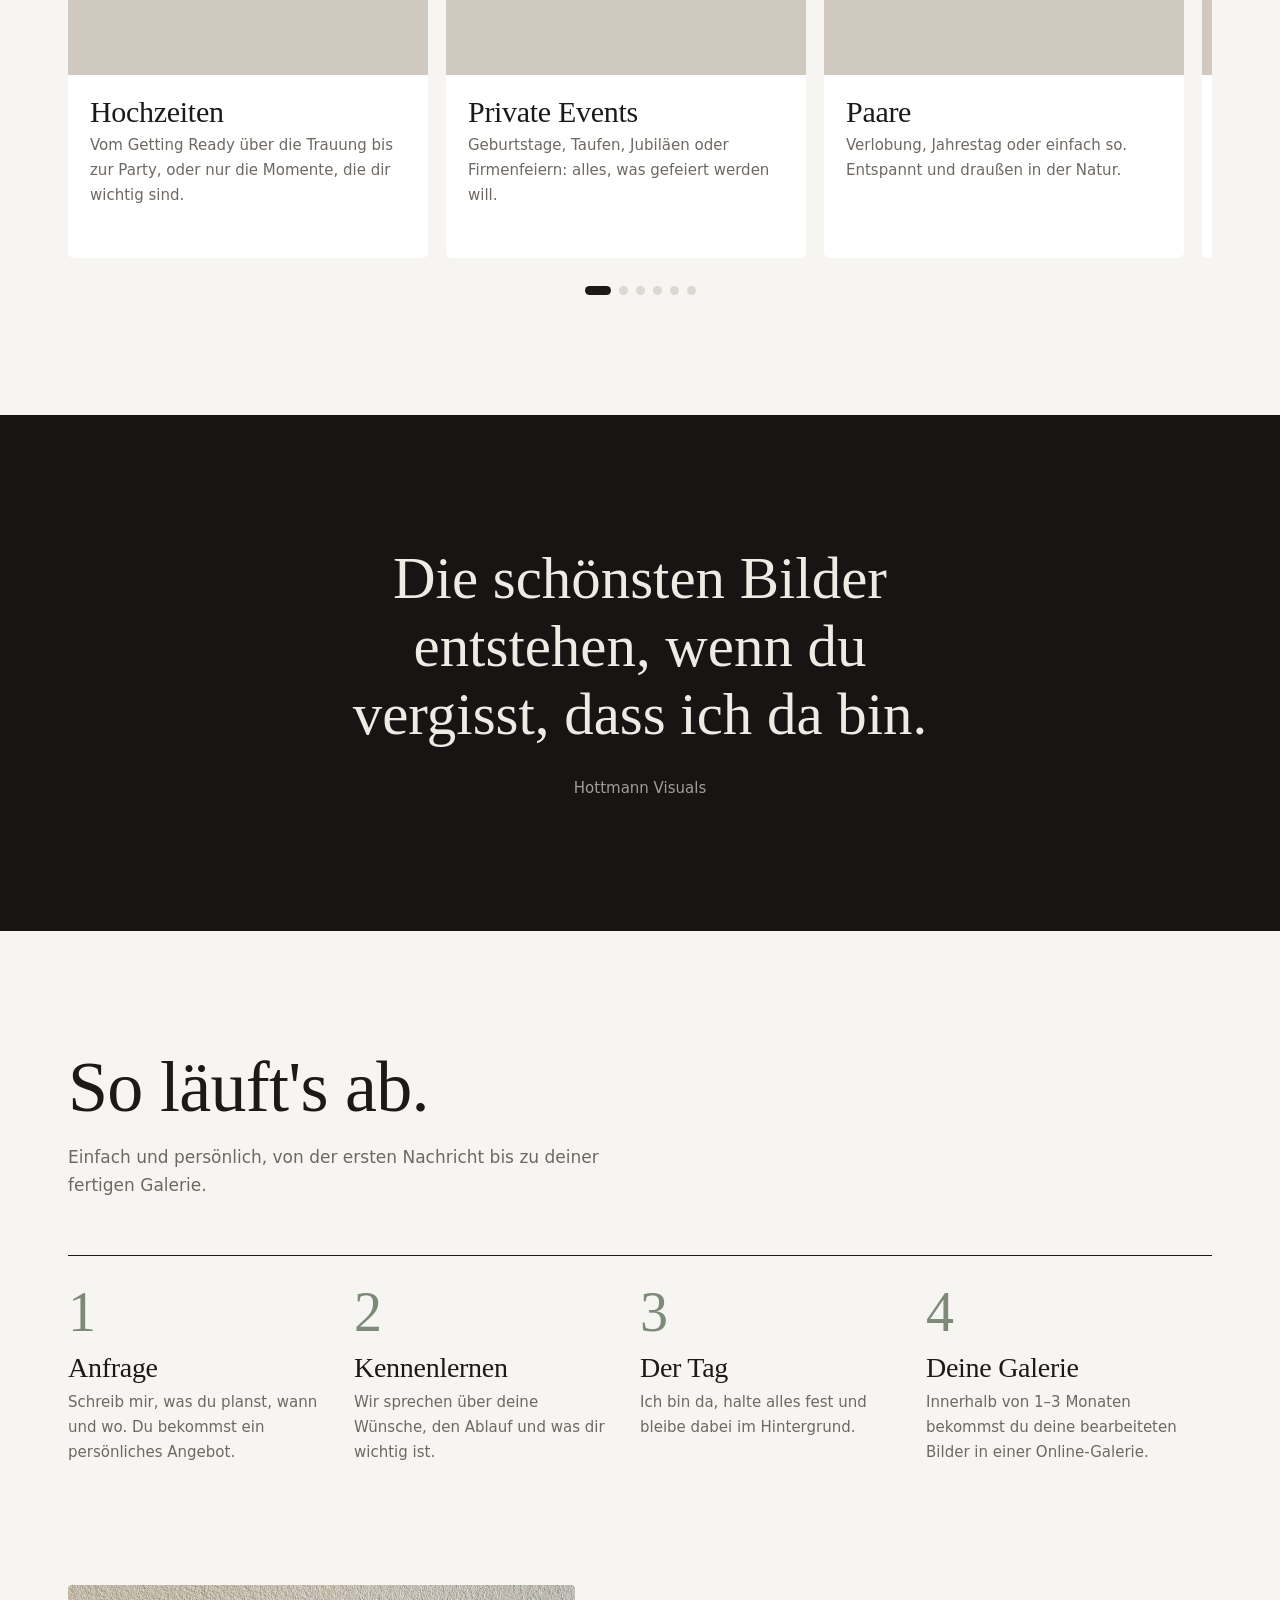
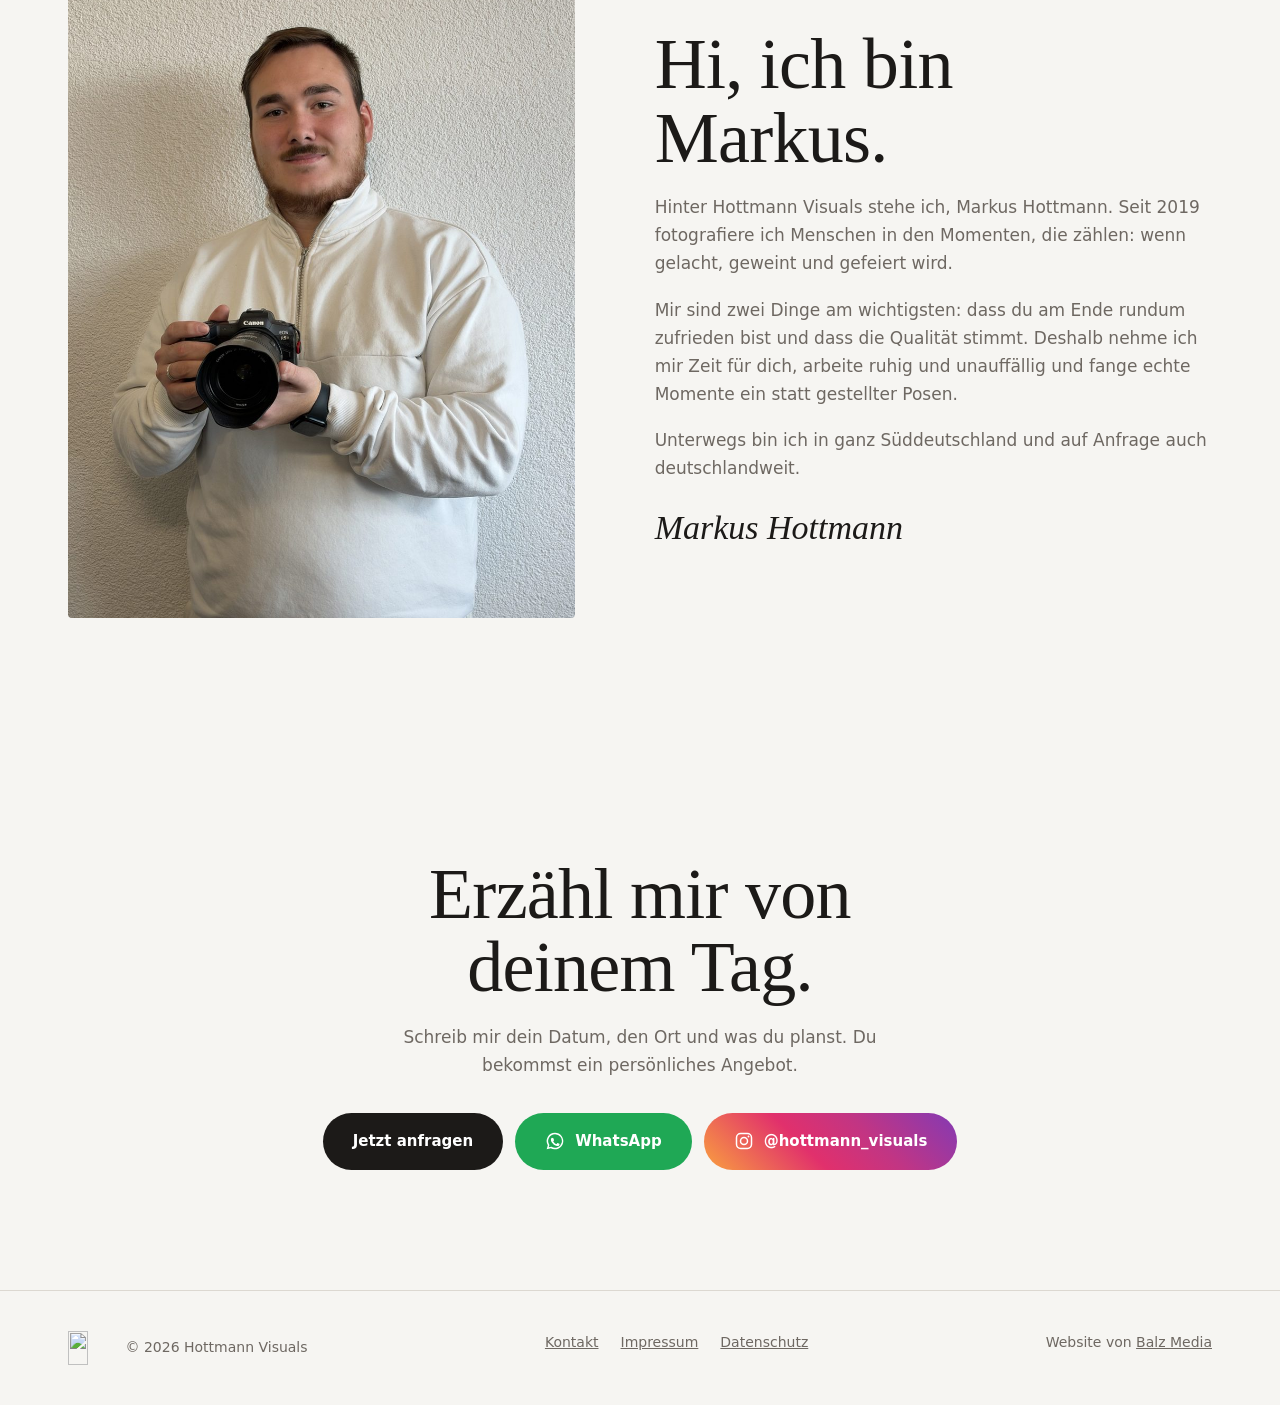
==== commit 907b787d: "Add files via upload" ====
--- a/index.html
+++ b/index.html
@@ -4,7 +4,12 @@
 <meta charset="UTF-8">
 <meta name="viewport" content="width=device-width, initial-scale=1.0">
 <title>Hottmann Visuals | Fotografie für Hochzeiten, Events & Familien</title>
-<meta name="description" content="Hottmann Visuals – Markus Hottmann fotografiert Hochzeiten, private Events, Paare und Familien in ganz Süddeutschland. Du erlebst, wir halten fest. Jetzt anfragen.">
+<meta name="description" content="Hottmann Visuals – Markus Hottmann fotografiert Hochzeiten, private Events, Paare, Familien und Firmen in ganz Süddeutschland. Du erlebst, wir halten fest. Jetzt anfragen.">
+<link rel="icon" href="favicon.ico" sizes="48x48">
+<link rel="icon" href="favicon-96.png" type="image/png" sizes="96x96">
+<link rel="icon" href="favicon-192.png" type="image/png" sizes="192x192">
+<link rel="apple-touch-icon" href="apple-touch-icon.png">
+<meta name="theme-color" content="#242322">
 <link rel="stylesheet" href="style.css">
 <script>
 // Hell/Dunkel: gespeicherte Wahl, sonst Einstellung des Geräts
@@ -16,11 +21,11 @@
 <body>
 
 <header><div class="wrap nav">
-  <a href="index.html" class="logo"><b>Hottmann</b><small>VISUALS</small></a>
+  <a href="index.html" class="logo" aria-label="Hottmann Visuals – Startseite"><img class="lg lg-d" src="img/logo-hv-mark-dark.png" width="480" height="359" alt=""><img class="lg lg-l" src="img/logo-hv-mark-light.png" width="480" height="359" alt=""><span><b>Hottmann</b><small>VISUALS</small></span></a>
   <ul><li><a href="#leistungen">Leistungen</a></li><li><a href="#ablauf">Ablauf</a></li><li><a href="#ueber-mich">Über mich</a></li><li><a href="kontakt.html">Kontakt</a></li></ul>
   <div class="tools">
     <a class="icon-btn" href="https://www.instagram.com/hottmann_visuals" target="_blank" rel="noopener" aria-label="Hottmann Visuals auf Instagram"><svg viewBox="0 0 24 24" fill="none" stroke="currentColor" stroke-width="1.8" aria-hidden="true"><rect x="3" y="3" width="18" height="18" rx="5"/><circle cx="12" cy="12" r="4.2"/><circle cx="17.4" cy="6.6" r="1.1" fill="currentColor" stroke="none"/></svg></a>
-    <a class="icon-btn" href="https://wa.me/491719220288?text=Hallo%20Markus%2C%20ich%20habe%20eine%20Anfrage%20f%C3%BCr%20ein%20Shooting." target="_blank" rel="noopener" aria-label="Markus per WhatsApp schreiben"><svg viewBox="0 0 24 24" fill="currentColor" aria-hidden="true"><path d="M12 2a10 10 0 0 0-8.6 15.1L2 22l5-1.3A10 10 0 1 0 12 2zm0 1.8a8.2 8.2 0 1 1-4.2 15.2l-.3-.2-3 .8.8-2.9-.2-.3A8.2 8.2 0 0 1 12 3.8zm-3.3 4.4c-.2 0-.5 0-.7.3-.3.3-.9.9-.9 2.2s.9 2.5 1 2.7c.1.2 1.8 2.8 4.4 3.9 2.2.9 2.6.7 3.1.7.5-.1 1.5-.6 1.7-1.2.2-.6.2-1.1.2-1.2-.1-.1-.2-.2-.5-.3l-1.7-.8c-.2-.1-.4-.1-.6.1l-.8 1c-.1.2-.3.2-.5.1-.3-.1-1.1-.4-2-1.3-.8-.7-1.3-1.5-1.4-1.8-.2-.3 0-.4.1-.5l.4-.5.3-.4v-.5l-.8-1.9c-.2-.5-.4-.4-.6-.4h-.5z"/></svg></a>
+    <a class="icon-btn" href="https://wa.me/4915168580278?text=Hallo%20Markus%2C%20ich%20habe%20eine%20Anfrage%20f%C3%BCr%20ein%20Shooting." target="_blank" rel="noopener" aria-label="Markus per WhatsApp schreiben"><svg viewBox="0 0 24 24" fill="currentColor" aria-hidden="true"><path d="M12 2a10 10 0 0 0-8.6 15.1L2 22l5-1.3A10 10 0 1 0 12 2zm0 1.8a8.2 8.2 0 1 1-4.2 15.2l-.3-.2-3 .8.8-2.9-.2-.3A8.2 8.2 0 0 1 12 3.8zm-3.3 4.4c-.2 0-.5 0-.7.3-.3.3-.9.9-.9 2.2s.9 2.5 1 2.7c.1.2 1.8 2.8 4.4 3.9 2.2.9 2.6.7 3.1.7.5-.1 1.5-.6 1.7-1.2.2-.6.2-1.1.2-1.2-.1-.1-.2-.2-.5-.3l-1.7-.8c-.2-.1-.4-.1-.6.1l-.8 1c-.1.2-.3.2-.5.1-.3-.1-1.1-.4-2-1.3-.8-.7-1.3-1.5-1.4-1.8-.2-.3 0-.4.1-.5l.4-.5.3-.4v-.5l-.8-1.9c-.2-.5-.4-.4-.6-.4h-.5z"/></svg></a>
     <button class="icon-btn theme" id="theme" type="button" aria-label="Hell- oder Dunkelmodus umschalten"><svg class="sun" viewBox="0 0 24 24" fill="none" stroke="currentColor" stroke-width="1.8" stroke-linecap="round" aria-hidden="true"><circle cx="12" cy="12" r="4.2"/><path d="M12 2.5v2.2M12 19.3v2.2M2.5 12h2.2M19.3 12h2.2M5.3 5.3l1.6 1.6M17.1 17.1l1.6 1.6M5.3 18.7l1.6-1.6M17.1 6.9l1.6-1.6"/></svg><svg class="moon" viewBox="0 0 24 24" fill="none" stroke="currentColor" stroke-width="1.8" stroke-linejoin="round" aria-hidden="true"><path d="M20 14.5A8 8 0 0 1 9.5 4a8 8 0 1 0 10.5 10.5z"/></svg></button>
     <a href="kontakt.html" class="btn btn-dark"><span class="long">Termin anfragen</span><span class="short">Anfragen</span></a>
   </div>
@@ -30,7 +35,7 @@
   <div class="wrap row">
     <h1>Du erlebst, <i>wir halten fest.</i></h1>
     <div class="intro">
-      <p>Fotografie für Hochzeiten, private Events, Paare und Familien. Du genießt deinen Tag, ich sorge dafür, dass du ihn nie vergisst.</p>
+      <p>Fotografie für Hochzeiten, private Events, Paare, Familien und Firmen. Du genießt deinen Tag, ich sorge dafür, dass du ihn nie vergisst.</p>
       <a href="kontakt.html" class="btn btn-dark">Wunschtermin anfragen</a>
     </div>
   </div>
@@ -41,18 +46,7 @@
       <div class="frame"><div class="ph soon" aria-hidden="true"></div><em>Private Feier</em></div>
       <div class="frame"><div class="ph soon" aria-hidden="true"></div><em>Familie</em></div>
       <div class="frame"><div class="ph soon" aria-hidden="true"></div><em>Portrait</em></div>
-      <div class="frame"><div class="ph soon" aria-hidden="true"></div><em>Hochzeit</em></div>
-      <div class="frame"><div class="ph soon" aria-hidden="true"></div><em>Private Feier</em></div>
-      <div class="frame"><div class="ph soon" aria-hidden="true"></div><em>Familie</em></div>
-      <div class="frame"><div class="ph soon" aria-hidden="true"></div><em>Portrait</em></div>
-      <div class="frame"><div class="ph soon" aria-hidden="true"></div><em>Hochzeit</em></div>
-      <div class="frame"><div class="ph soon" aria-hidden="true"></div><em>Private Feier</em></div>
-      <div class="frame"><div class="ph soon" aria-hidden="true"></div><em>Familie</em></div>
-      <div class="frame"><div class="ph soon" aria-hidden="true"></div><em>Portrait</em></div>
-      <div class="frame"><div class="ph soon" aria-hidden="true"></div><em>Hochzeit</em></div>
-      <div class="frame"><div class="ph soon" aria-hidden="true"></div><em>Private Feier</em></div>
-      <div class="frame"><div class="ph soon" aria-hidden="true"></div><em>Familie</em></div>
-      <div class="frame"><div class="ph soon" aria-hidden="true"></div><em>Portrait</em></div>
+      <div class="frame"><div class="ph soon" aria-hidden="true"></div><em>Firmenshooting</em></div>
     </div>
     </div>
     <div class="holes b"></div>
@@ -68,7 +62,9 @@
       <div class="card"><div class="ph soon" aria-hidden="true"></div><div class="tx"><h3>Hochzeiten</h3><p>Vom Getting Ready über die Trauung bis zur Party, oder nur die Momente, die dir wichtig sind.</p></div></div>
       <div class="card"><div class="ph soon" aria-hidden="true"></div><div class="tx"><h3>Private Events</h3><p>Geburtstage, Taufen, Jubiläen oder Firmenfeiern: alles, was gefeiert werden will.</p></div></div>
       <div class="card"><div class="ph soon" aria-hidden="true"></div><div class="tx"><h3>Paare</h3><p>Verlobung, Jahrestag oder einfach so. Entspannt und draußen in der Natur.</p></div></div>
-      <div class="card"><div class="ph soon" aria-hidden="true"></div><div class="tx"><h3>Familie & Portrait</h3><p>Bilder von euch, die ihr euch gerne an die Wand hängt.</p></div></div>
+      <div class="card"><div class="ph soon" aria-hidden="true"></div><div class="tx"><h3>Familie</h3><p>Mit Kindern, Großeltern oder Hund: Bilder von euch, die ihr euch gerne an die Wand hängt.</p></div></div>
+      <div class="card"><div class="ph soon" aria-hidden="true"></div><div class="tx"><h3>Portrait</h3><p>Für dich, fürs Profil oder die Bewerbung: natürliche Portraits, auf denen du dich wiedererkennst.</p></div></div>
+      <div class="card"><div class="ph soon" aria-hidden="true"></div><div class="tx"><h3>Firmenshooting</h3><p>Team- und Mitarbeiterfotos, Bilder von eurem Betrieb und eurer Arbeit für Website, Social Media und Stellenanzeigen.</p></div></div>
     </div>
     <div class="svc-dots" id="sdots"></div>
   </div>
@@ -111,12 +107,12 @@
   <div class="wrap">
     <h2>Erzähl mir von deinem Tag.</h2>
     <p class="lead">Schreib mir dein Datum, den Ort und was du planst. Du bekommst ein persönliches Angebot.</p>
-    <div class="row2"><a class="btn btn-dark" href="kontakt.html">Jetzt anfragen</a><a class="btn btn-wa ig" href="https://wa.me/491719220288?text=Hallo%20Markus%2C%20ich%20habe%20eine%20Anfrage%20f%C3%BCr%20ein%20Shooting." target="_blank" rel="noopener"><svg viewBox="0 0 24 24" fill="currentColor" aria-hidden="true"><path d="M12 2a10 10 0 0 0-8.6 15.1L2 22l5-1.3A10 10 0 1 0 12 2zm0 1.8a8.2 8.2 0 1 1-4.2 15.2l-.3-.2-3 .8.8-2.9-.2-.3A8.2 8.2 0 0 1 12 3.8zm-3.3 4.4c-.2 0-.5 0-.7.3-.3.3-.9.9-.9 2.2s.9 2.5 1 2.7c.1.2 1.8 2.8 4.4 3.9 2.2.9 2.6.7 3.1.7.5-.1 1.5-.6 1.7-1.2.2-.6.2-1.1.2-1.2-.1-.1-.2-.2-.5-.3l-1.7-.8c-.2-.1-.4-.1-.6.1l-.8 1c-.1.2-.3.2-.5.1-.3-.1-1.1-.4-2-1.3-.8-.7-1.3-1.5-1.4-1.8-.2-.3 0-.4.1-.5l.4-.5.3-.4v-.5l-.8-1.9c-.2-.5-.4-.4-.6-.4h-.5z"/></svg>WhatsApp</a><a class="btn btn-insta ig" href="https://www.instagram.com/hottmann_visuals" target="_blank" rel="noopener"><svg viewBox="0 0 24 24" fill="none" stroke="currentColor" stroke-width="1.8" aria-hidden="true"><rect x="3" y="3" width="18" height="18" rx="5"/><circle cx="12" cy="12" r="4.2"/><circle cx="17.4" cy="6.6" r="1.1" fill="currentColor" stroke="none"/></svg>@hottmann_visuals</a></div>
+    <div class="row2"><a class="btn btn-dark" href="kontakt.html">Jetzt anfragen</a><a class="btn btn-wa ig" href="https://wa.me/4915168580278?text=Hallo%20Markus%2C%20ich%20habe%20eine%20Anfrage%20f%C3%BCr%20ein%20Shooting." target="_blank" rel="noopener"><svg viewBox="0 0 24 24" fill="currentColor" aria-hidden="true"><path d="M12 2a10 10 0 0 0-8.6 15.1L2 22l5-1.3A10 10 0 1 0 12 2zm0 1.8a8.2 8.2 0 1 1-4.2 15.2l-.3-.2-3 .8.8-2.9-.2-.3A8.2 8.2 0 0 1 12 3.8zm-3.3 4.4c-.2 0-.5 0-.7.3-.3.3-.9.9-.9 2.2s.9 2.5 1 2.7c.1.2 1.8 2.8 4.4 3.9 2.2.9 2.6.7 3.1.7.5-.1 1.5-.6 1.7-1.2.2-.6.2-1.1.2-1.2-.1-.1-.2-.2-.5-.3l-1.7-.8c-.2-.1-.4-.1-.6.1l-.8 1c-.1.2-.3.2-.5.1-.3-.1-1.1-.4-2-1.3-.8-.7-1.3-1.5-1.4-1.8-.2-.3 0-.4.1-.5l.4-.5.3-.4v-.5l-.8-1.9c-.2-.5-.4-.4-.6-.4h-.5z"/></svg>WhatsApp</a><a class="btn btn-insta ig" href="https://www.instagram.com/hottmann_visuals" target="_blank" rel="noopener"><svg viewBox="0 0 24 24" fill="none" stroke="currentColor" stroke-width="1.8" aria-hidden="true"><rect x="3" y="3" width="18" height="18" rx="5"/><circle cx="12" cy="12" r="4.2"/><circle cx="17.4" cy="6.6" r="1.1" fill="currentColor" stroke="none"/></svg>@hottmann_visuals</a></div>
   </div>
 </section>
 
 <footer><div class="wrap fo">
-  <span>© 2026 Hottmann Visuals</span>
+  <span class="flogo"><img class="lg lg-d" src="img/logo-hv-mark-dark.png" width="480" height="359" alt=""><img class="lg lg-l" src="img/logo-hv-mark-light.png" width="480" height="359" alt="">© 2026 Hottmann Visuals</span>
   <nav><a href="kontakt.html">Kontakt</a><a href="impressum.html">Impressum</a><a href="datenschutz.html">Datenschutz</a></nav>
   <span>Website von <a href="https://balz-media.de" target="_blank" rel="noopener">Balz Media</a></span>
 </div></footer>
@@ -126,26 +122,36 @@
 document.getElementById('theme').addEventListener('click',()=>{const r=document.documentElement;
   const t=r.getAttribute('data-theme')==='dark'?'light':'dark';r.setAttribute('data-theme',t);
   try{localStorage.setItem('hv-theme',t)}catch(e){}});
-// Filmstreifen: läuft automatisch, lässt sich ziehen/wischen, läuft danach weiter
+// Filmstreifen: läuft automatisch (GPU, ruckelfrei); beim Wischen übernimmt das normale Scrollen des Handys
 (()=>{const sc=document.getElementById('scroller'),st=document.getElementById('strip');
-const reduce=matchMedia('(prefers-reduced-motion: reduce)').matches;
-let paused=false,resumeT=null,pos=0,last=performance.now();const speed=28; // Pixel pro Sekunde
-const half=()=>st.scrollWidth/4; // Länge eines Durchgangs (4 Kopien)
-const hold=()=>{paused=true;clearTimeout(resumeT)};
-const release=()=>{clearTimeout(resumeT);resumeT=setTimeout(()=>{pos=sc.scrollLeft;paused=false},1500)};
-function loop(now){const dt=Math.min(.05,(now-last)/1000);last=now;
-  if(!paused&&!reduce){pos+=speed*dt;if(pos>=half())pos-=half();sc.scrollLeft=pos}
-  else{if(sc.scrollLeft>=half())sc.scrollLeft-=half();if(sc.scrollLeft<=0&&paused)sc.scrollLeft+=half();pos=sc.scrollLeft}
-  requestAnimationFrame(loop)}
+const base=[...st.children],COPIES=8;
+for(let c=1;c<COPIES;c++)base.forEach(f=>{const k=f.cloneNode(true);k.setAttribute('aria-hidden','true');st.appendChild(k)});
+const reduce=matchMedia('(prefers-reduced-motion: reduce)').matches,speed=28; // Pixel pro Sekunde
+let L=0,auto=true,tx=0,last=0,idleT=null,touching=false;
+const measure=()=>{L=st.scrollWidth/COPIES};
+const norm=x=>{const lo=3*L;return lo+(((x-lo)%L)+L)%L}; // immer im Mittelteil bleiben
+function startAuto(){if(reduce)return;const x=norm(sc.scrollLeft);sc.scrollLeft=x;tx=0;st.style.transform='translate3d(0,0,0)';auto=true;last=0}
+function toUser(){if(!auto)return;auto=false;const x=sc.scrollLeft+tx;st.style.transform='none';tx=0;sc.scrollLeft=x}
+function idle(){clearTimeout(idleT);idleT=setTimeout(()=>{if(!touching&&!down)startAuto()},1400)}
+function loop(now){if(auto&&!reduce&&L){if(last){tx+=speed*Math.min(.05,(now-last)/1000);
+  if(sc.scrollLeft+tx>=4*L)tx-=L; st.style.transform='translate3d('+(-tx)+'px,0,0)'}last=now}
+  else last=0;requestAnimationFrame(loop)}
+function init(){measure();sc.scrollLeft=3*L;startAuto();if(reduce){auto=false}}
+if(document.readyState==='complete')init();else addEventListener('load',init);
+addEventListener('resize',()=>{const p=auto?sc.scrollLeft+tx:sc.scrollLeft,old=L;measure();if(old){toUser();sc.scrollLeft=norm(p*L/old);idle()}});
 requestAnimationFrame(loop);
-// Touch und Trackpad
-sc.addEventListener('touchstart',hold,{passive:true});sc.addEventListener('touchend',release);
-sc.addEventListener('wheel',()=>{hold();release()},{passive:true});
-// Maus ziehen
+// Wischen (Handy) und Trackpad: sofort auf normales Scrollen umschalten, erst nach Ruhe weiterlaufen
+sc.addEventListener('touchstart',()=>{touching=true;toUser();clearTimeout(idleT)},{passive:true});
+sc.addEventListener('touchend',()=>{touching=false;idle()},{passive:true});
+sc.addEventListener('touchcancel',()=>{touching=false;idle()},{passive:true});
+sc.addEventListener('wheel',()=>{toUser();idle()},{passive:true});
+sc.addEventListener('scroll',()=>{if(!auto)idle()},{passive:true});
+// Maus ziehen (Computer)
 let down=false,sx=0,sl=0;
-sc.addEventListener('mousedown',e=>{down=true;hold();sx=e.pageX;sl=sc.scrollLeft;sc.classList.add('drag');e.preventDefault()});
+sc.addEventListener('mousedown',e=>{down=true;toUser();sx=e.pageX;sl=sc.scrollLeft;sc.classList.add('drag');e.preventDefault()});
 addEventListener('mousemove',e=>{if(down)sc.scrollLeft=sl-(e.pageX-sx)});
-addEventListener('mouseup',()=>{if(down){down=false;sc.classList.remove('drag');release()}});
+addEventListener('mouseup',()=>{if(down){down=false;sc.classList.remove('drag');idle()}});
+document.addEventListener('visibilitychange',()=>{last=0});
 })();
 // Leistungen: wischbar, mit Pfeilen und Punkten
 (()=>{const t=document.getElementById('svc'),cards=[...t.children],dots=document.getElementById('sdots'),pv=document.getElementById('sp'),nx=document.getElementById('sn');
@@ -160,5 +166,6 @@
 nx.onclick=()=>t.scrollBy({left:step(),behavior:'smooth'});
 t.addEventListener('scroll',()=>requestAnimationFrame(upd),{passive:true});addEventListener('resize',upd);upd();})();
 </script>
+<script>(function(){var h=document.querySelector('header');function f(){h.classList.toggle('scrolled',scrollY>8)}addEventListener('scroll',f,{passive:true});f()})();</script>
 </body>
 </html>
--- a/style.css
+++ b/style.css
@@ -32,10 +32,15 @@
 .t8{background:linear-gradient(165deg,#dcd9cc,#a7a58c 55%,#5e5c46)}
 
 /* nav */
-header{position:absolute;top:0;left:0;right:0;z-index:20}
-.page header{position:static}
+header{position:sticky;top:0;z-index:30;background:var(--paper);background:color-mix(in srgb,var(--paper) 90%,transparent);-webkit-backdrop-filter:saturate(1.4) blur(12px);backdrop-filter:saturate(1.4) blur(12px);border-bottom:1px solid transparent;transition:border-color .25s,background-color .3s}
+header.scrolled{border-bottom-color:var(--line)}
 .nav{display:flex;justify-content:space-between;align-items:center;height:88px}
-.logo{text-decoration:none;line-height:1}
+.logo{text-decoration:none;line-height:1;display:flex;align-items:center;gap:12px;flex-shrink:0}
+.logo .lg{height:46px;width:auto}
+.logo span{display:block}
+.lg-l{display:none}[data-theme="dark"] .lg-d{display:none}[data-theme="dark"] .lg-l{display:block}
+.flogo{display:inline-flex;align-items:center;gap:12px}
+.flogo .lg{height:34px;width:auto}
 .logo b{font-family:'Cormorant Garamond','Iowan Old Style','Palatino Linotype',Palatino,'Book Antiqua',Georgia,serif;font-weight:600;font-size:28px;letter-spacing:.02em;display:block}
 .logo small{font-size:11px;letter-spacing:.32em;color:var(--soft);font-weight:700}
 .nav ul{display:flex;gap:34px;list-style:none;font-size:15px;font-weight:500}
@@ -51,7 +56,7 @@
 .nav ul a[aria-current="page"]{text-decoration:underline;text-underline-offset:6px}
 
 /* hero: a contact sheet */
-.hero{padding:150px 0 0;position:relative}
+.hero{padding:70px 0 0;position:relative}
 .hero h1{font-size:clamp(50px,7.6vw,118px);line-height:.95}
 .hero h1 i{display:block}
 .hero h1 i{font-style:italic;color:var(--sage)}
@@ -62,10 +67,10 @@
 .sheet{margin-top:70px;background:var(--dark);padding:34px 0 30px;position:relative;overflow:hidden}
 .sheet .holes{height:14px;background:repeating-linear-gradient(90deg,transparent 0 18px,#2d2b29 18px 34px);margin:0 0 18px}
 .sheet .holes.b{margin:18px 0 0}
-.scroller{overflow-x:auto;scrollbar-width:none;cursor:grab;-webkit-overflow-scrolling:touch;touch-action:pan-x pan-y}
+.scroller{overflow-x:auto;scrollbar-width:none;cursor:grab;-webkit-overflow-scrolling:touch;touch-action:pan-x pan-y;overscroll-behavior-x:contain}
 .scroller::-webkit-scrollbar{display:none}
 .scroller.drag{cursor:grabbing;user-select:none}
-.strip{display:flex;gap:14px;width:max-content;padding:0 7px}
+.strip{display:flex;gap:14px;width:max-content;padding:0 7px;will-change:transform;backface-visibility:hidden}
 .frame{width:300px;flex-shrink:0}
 .frame .ph{aspect-ratio:3/2;border-radius:2px}
 .frame em{display:block;font-style:normal;font-size:12px;letter-spacing:.14em;text-transform:uppercase;color:#cfc9c0;margin-top:10px;font-weight:700}
@@ -151,7 +156,9 @@
   form{grid-template-columns:1fr;padding:26px}
   .nav .btn{padding:10px 14px;font-size:13px}
   .nav .btn .long{display:none}
-  .nav .logo b{font-size:24px}
+  .nav .logo b{font-size:22px}
+  .logo .lg{height:38px}
+  .logo{gap:9px}
   .icon-btn{width:38px;height:38px}
   .tools{gap:6px}
   .frame{width:220px}
@@ -192,3 +199,11 @@
 /* Instagram in Markenfarben */
 .btn-insta{background:linear-gradient(45deg,#f9a03f 0%,#e1306c 40%,#c13584 65%,#833ab4 100%);color:#fff;border:0}
 .btn-insta:hover{filter:brightness(1.08);background:linear-gradient(45deg,#f9a03f 0%,#e1306c 40%,#c13584 65%,#833ab4 100%);color:#fff}
+
+/* Formular: Hinweise */
+.err{display:none;padding:13px 15px;border-radius:8px;background:rgba(192,57,43,.1);color:#b3261e;font-weight:600;font-size:15px}
+[data-theme="dark"] .err{color:#ff8a80}
+.bad{border-color:#c0392b!important;box-shadow:0 0 0 3px rgba(192,57,43,.15)}
+.check input.bad{outline:2px solid #c0392b;outline-offset:2px}
+@media(max-width:560px){.nav .logo span{display:none}.logo .lg{height:40px}}
+section[id]{scroll-margin-top:96px}
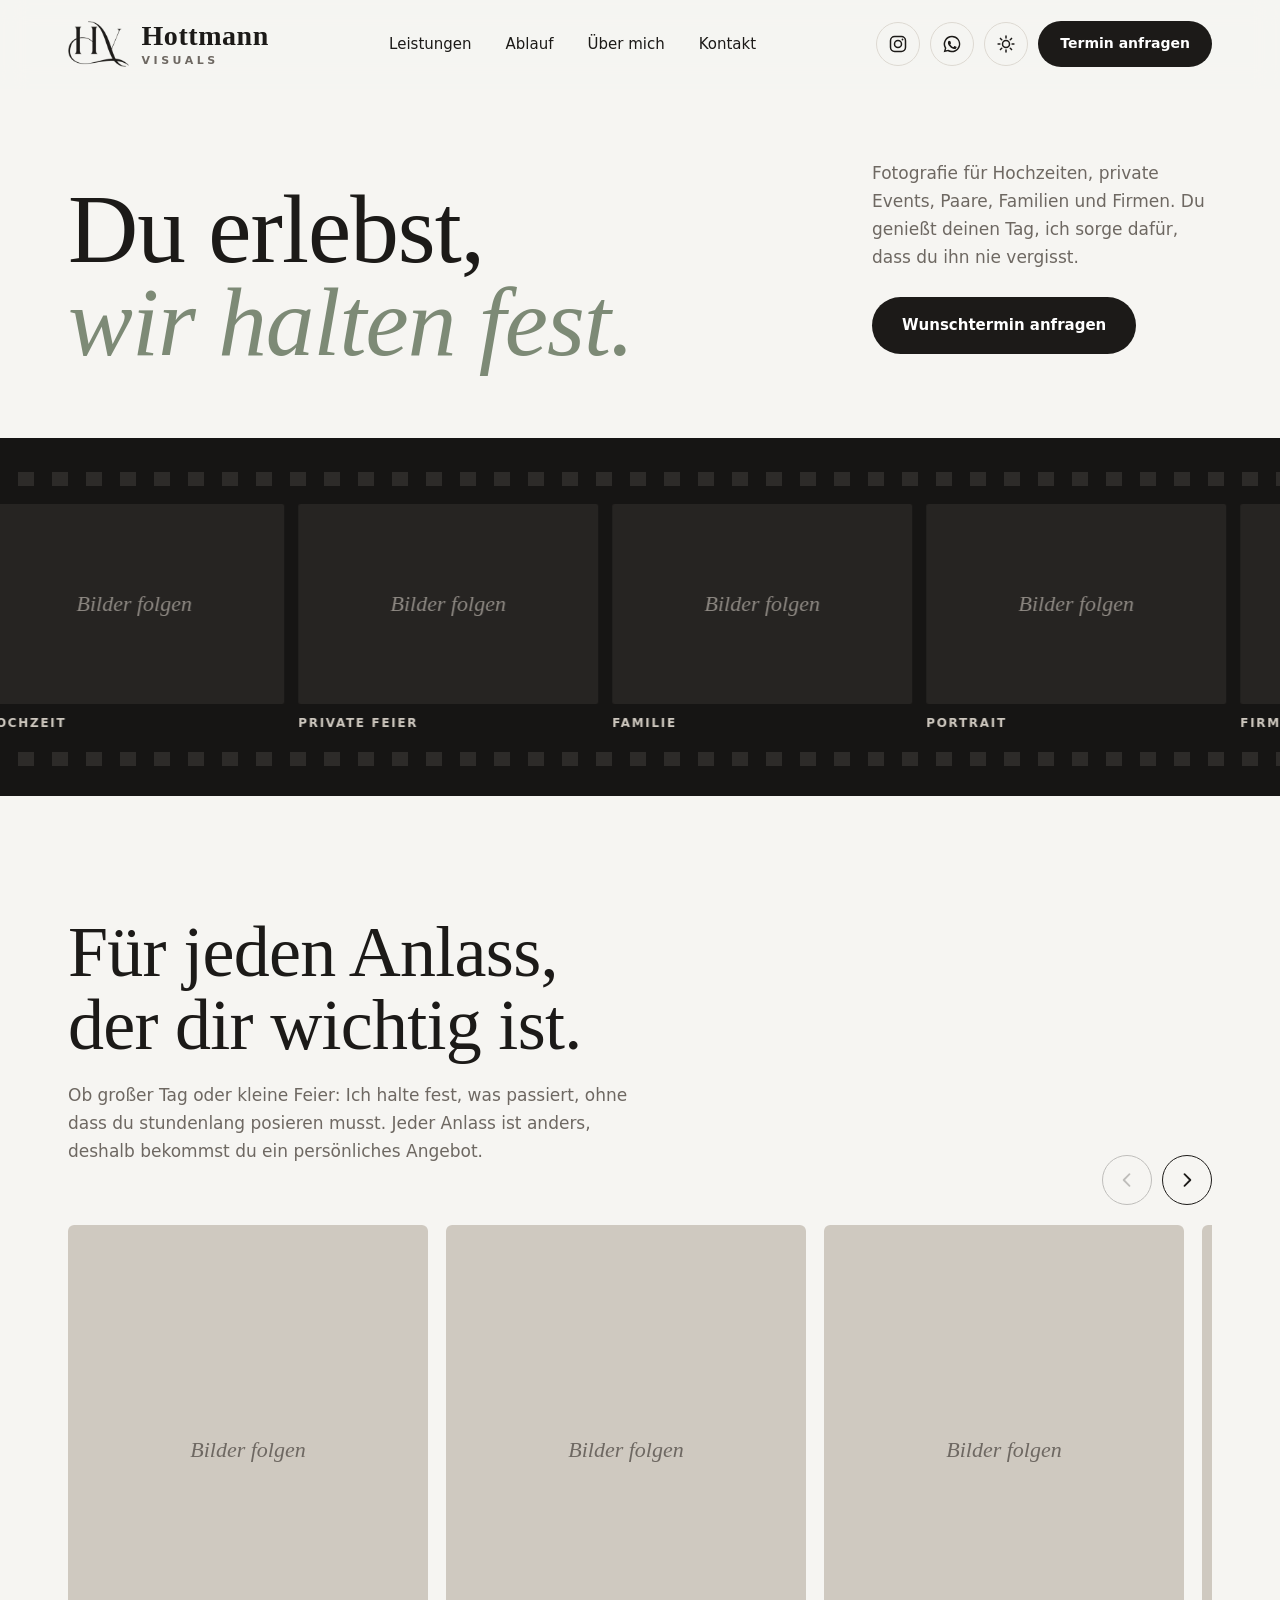
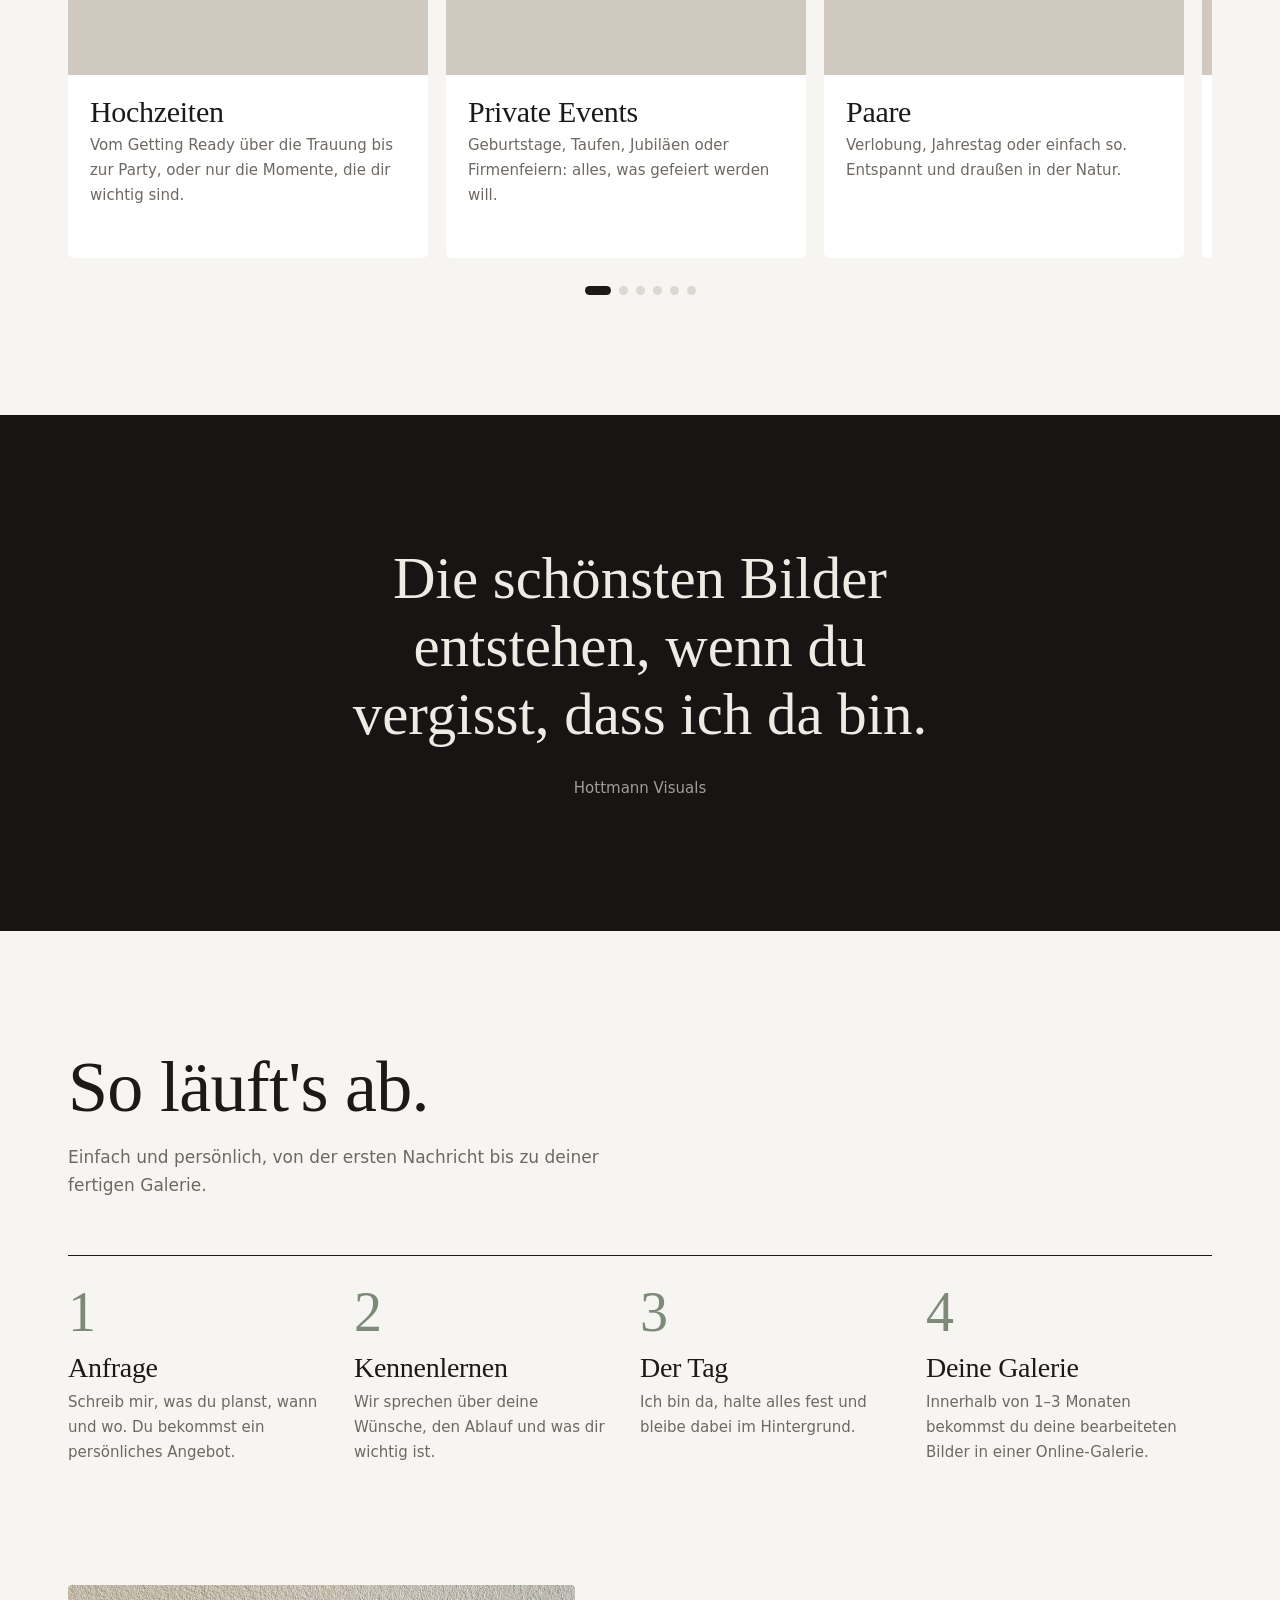
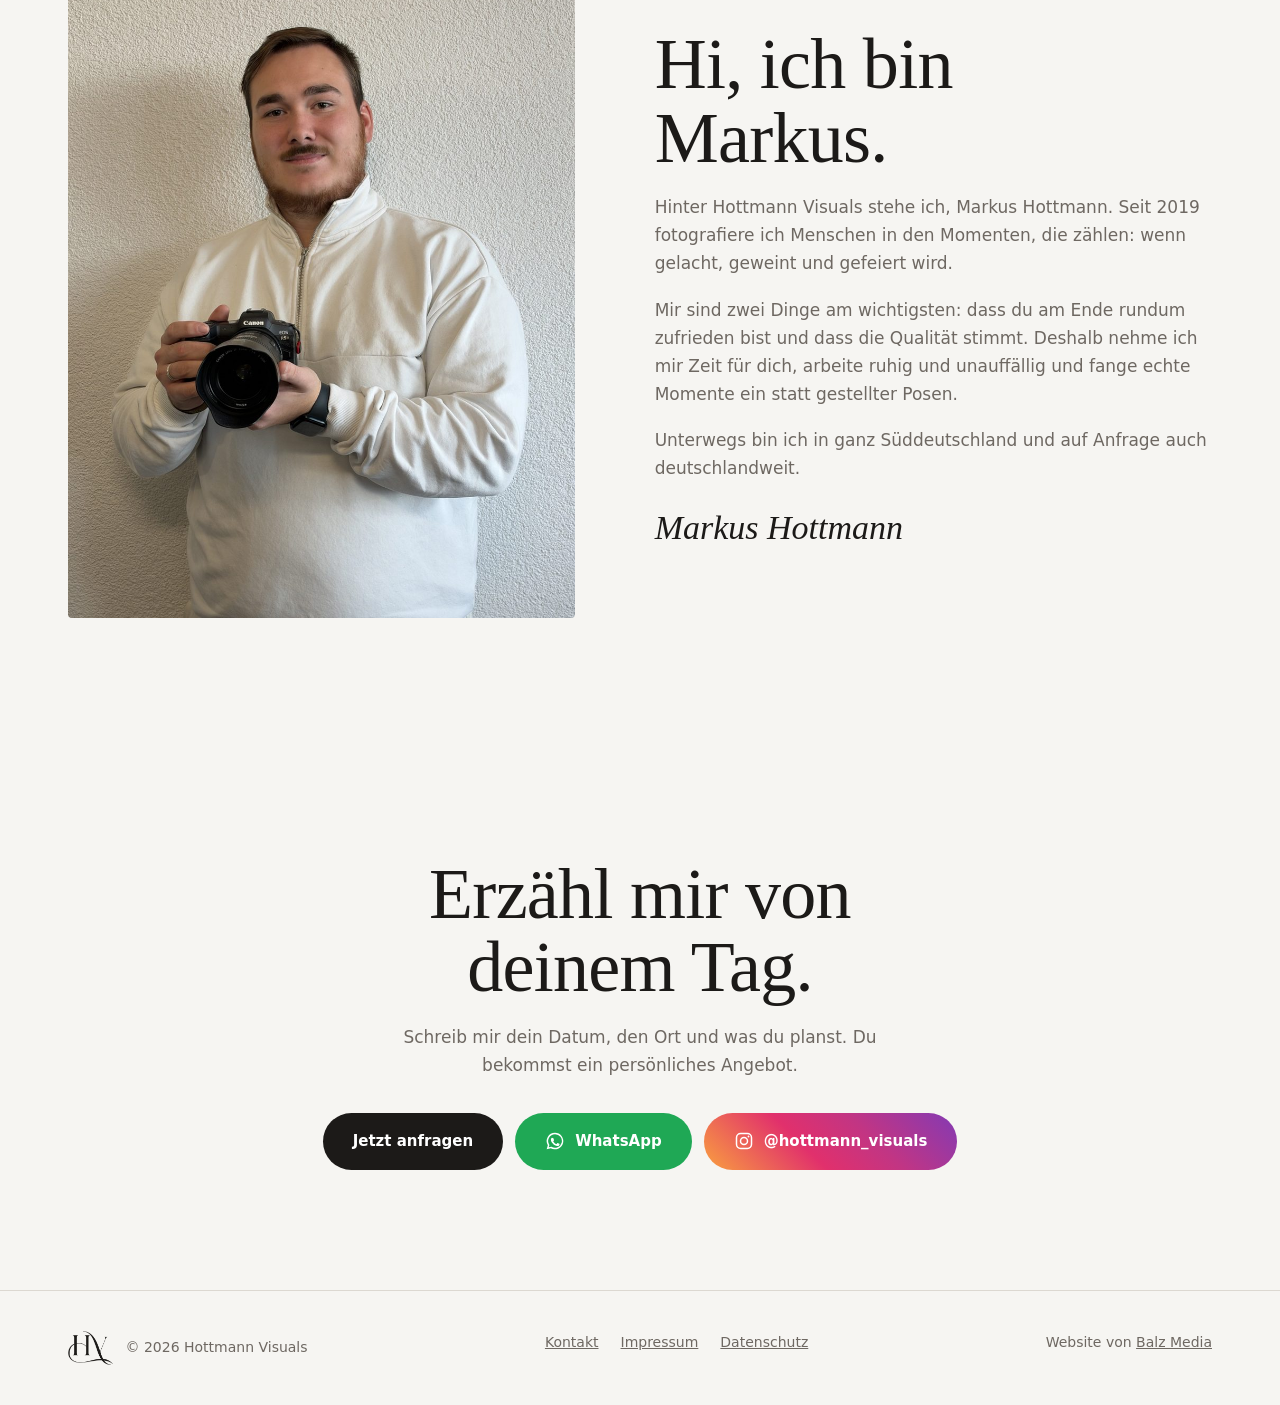
==== commit 18181e5b: "Add files via upload" ====
--- a/index.html
+++ b/index.html
@@ -21,7 +21,7 @@
 <body>
 
 <header><div class="wrap nav">
-  <a href="index.html" class="logo" aria-label="Hottmann Visuals – Startseite"><img class="lg lg-d" src="img/logo-hv-mark-dark.png" width="480" height="359" alt=""><img class="lg lg-l" src="img/logo-hv-mark-light.png" width="480" height="359" alt=""><span><b>Hottmann</b><small>VISUALS</small></span></a>
+  <a href="index.html" class="logo" aria-label="Hottmann Visuals – Startseite"><span class="mk" aria-hidden="true"></span><span class="lt"><b>Hottmann</b><small>VISUALS</small></span></a>
   <ul><li><a href="#leistungen">Leistungen</a></li><li><a href="#ablauf">Ablauf</a></li><li><a href="#ueber-mich">Über mich</a></li><li><a href="kontakt.html">Kontakt</a></li></ul>
   <div class="tools">
     <a class="icon-btn" href="https://www.instagram.com/hottmann_visuals" target="_blank" rel="noopener" aria-label="Hottmann Visuals auf Instagram"><svg viewBox="0 0 24 24" fill="none" stroke="currentColor" stroke-width="1.8" aria-hidden="true"><rect x="3" y="3" width="18" height="18" rx="5"/><circle cx="12" cy="12" r="4.2"/><circle cx="17.4" cy="6.6" r="1.1" fill="currentColor" stroke="none"/></svg></a>
@@ -112,7 +112,7 @@
 </section>
 
 <footer><div class="wrap fo">
-  <span class="flogo"><img class="lg lg-d" src="img/logo-hv-mark-dark.png" width="480" height="359" alt=""><img class="lg lg-l" src="img/logo-hv-mark-light.png" width="480" height="359" alt="">© 2026 Hottmann Visuals</span>
+  <span class="flogo"><span class="mk" aria-hidden="true"></span>© 2026 Hottmann Visuals</span>
   <nav><a href="kontakt.html">Kontakt</a><a href="impressum.html">Impressum</a><a href="datenschutz.html">Datenschutz</a></nav>
   <span>Website von <a href="https://balz-media.de" target="_blank" rel="noopener">Balz Media</a></span>
 </div></footer>
@@ -122,36 +122,35 @@
 document.getElementById('theme').addEventListener('click',()=>{const r=document.documentElement;
   const t=r.getAttribute('data-theme')==='dark'?'light':'dark';r.setAttribute('data-theme',t);
   try{localStorage.setItem('hv-theme',t)}catch(e){}});
-// Filmstreifen: läuft automatisch (GPU, ruckelfrei); beim Wischen übernimmt das normale Scrollen des Handys
+// Filmstreifen: endlos in beide Richtungen, läuft automatisch, mit Finger/Maus wischbar (mit Schwung)
 (()=>{const sc=document.getElementById('scroller'),st=document.getElementById('strip');
-const base=[...st.children],COPIES=8;
+const base=[...st.children],COPIES=4;
 for(let c=1;c<COPIES;c++)base.forEach(f=>{const k=f.cloneNode(true);k.setAttribute('aria-hidden','true');st.appendChild(k)});
-const reduce=matchMedia('(prefers-reduced-motion: reduce)').matches,speed=28; // Pixel pro Sekunde
-let L=0,auto=true,tx=0,last=0,idleT=null,touching=false;
-const measure=()=>{L=st.scrollWidth/COPIES};
-const norm=x=>{const lo=3*L;return lo+(((x-lo)%L)+L)%L}; // immer im Mittelteil bleiben
-function startAuto(){if(reduce)return;const x=norm(sc.scrollLeft);sc.scrollLeft=x;tx=0;st.style.transform='translate3d(0,0,0)';auto=true;last=0}
-function toUser(){if(!auto)return;auto=false;const x=sc.scrollLeft+tx;st.style.transform='none';tx=0;sc.scrollLeft=x}
-function idle(){clearTimeout(idleT);idleT=setTimeout(()=>{if(!touching&&!down)startAuto()},1400)}
-function loop(now){if(auto&&!reduce&&L){if(last){tx+=speed*Math.min(.05,(now-last)/1000);
-  if(sc.scrollLeft+tx>=4*L)tx-=L; st.style.transform='translate3d('+(-tx)+'px,0,0)'}last=now}
-  else last=0;requestAnimationFrame(loop)}
-function init(){measure();sc.scrollLeft=3*L;startAuto();if(reduce){auto=false}}
-if(document.readyState==='complete')init();else addEventListener('load',init);
-addEventListener('resize',()=>{const p=auto?sc.scrollLeft+tx:sc.scrollLeft,old=L;measure();if(old){toUser();sc.scrollLeft=norm(p*L/old);idle()}});
-requestAnimationFrame(loop);
-// Wischen (Handy) und Trackpad: sofort auf normales Scrollen umschalten, erst nach Ruhe weiterlaufen
-sc.addEventListener('touchstart',()=>{touching=true;toUser();clearTimeout(idleT)},{passive:true});
-sc.addEventListener('touchend',()=>{touching=false;idle()},{passive:true});
-sc.addEventListener('touchcancel',()=>{touching=false;idle()},{passive:true});
-sc.addEventListener('wheel',()=>{toUser();idle()},{passive:true});
-sc.addEventListener('scroll',()=>{if(!auto)idle()},{passive:true});
-// Maus ziehen (Computer)
-let down=false,sx=0,sl=0;
-sc.addEventListener('mousedown',e=>{down=true;toUser();sx=e.pageX;sl=sc.scrollLeft;sc.classList.add('drag');e.preventDefault()});
-addEventListener('mousemove',e=>{if(down)sc.scrollLeft=sl-(e.pageX-sx)});
-addEventListener('mouseup',()=>{if(down){down=false;sc.classList.remove('drag');idle()}});
-document.addEventListener('visibilitychange',()=>{last=0});
+const reduce=matchMedia('(prefers-reduced-motion: reduce)').matches,AUTO=28/1000; // Pixel pro ms
+let L=1,x=0,v=0,dragging=false,lastT=0,idleSince=0,ramp=reduce?0:1,px=0,pt=0,samples=[];
+const measure=()=>{L=st.scrollWidth/COPIES||1};
+const render=()=>{const o=((x%L)+L)%L;st.style.transform='translate3d('+(-o)+'px,0,0)'};
+function frame(t){const dt=lastT?Math.min(48,t-lastT):16;lastT=t;
+  if(!dragging){
+    if(Math.abs(v)>0.01){x+=v*dt;v*=Math.pow(0.95,dt/16);idleSince=t}   // Schwung ausrollen lassen
+    else{v=0;if(!reduce&&t-idleSince>1200){ramp=Math.min(1,ramp+dt/700);x+=AUTO*ramp*dt}} // danach sanft weiterlaufen
+  }
+  render();requestAnimationFrame(frame)}
+function down(e){if(e.pointerType==='mouse'&&e.button!==0)return;dragging=true;v=0;ramp=0;px=e.clientX;pt=e.timeStamp;samples=[];
+  sc.setPointerCapture&&sc.setPointerCapture(e.pointerId);sc.classList.add('drag')}
+function move(e){if(!dragging)return;const dx=e.clientX-px;x-=dx;px=e.clientX;
+  samples.push([e.timeStamp,dx]);while(samples.length&&e.timeStamp-samples[0][0]>100)samples.shift()}
+function up(e){if(!dragging)return;dragging=false;sc.classList.remove('drag');
+  const span=samples.length?(e.timeStamp-samples[0][0])||16:16,dist=samples.reduce((s,a)=>s+a[1],0);
+  v=Math.max(-6,Math.min(6,-dist/span));idleSince=performance.now();ramp=0}
+sc.addEventListener('pointerdown',down);sc.addEventListener('pointermove',move);
+sc.addEventListener('pointerup',up);sc.addEventListener('pointercancel',up);sc.addEventListener('lostpointercapture',up);
+// Trackpad / Mausrad seitlich
+sc.addEventListener('wheel',e=>{const d=Math.abs(e.deltaX)>Math.abs(e.deltaY)?e.deltaX:(e.shiftKey?e.deltaY:0);
+  if(!d)return;e.preventDefault();x+=d;v=0;ramp=0;idleSince=performance.now()},{passive:false});
+measure();addEventListener('load',measure);addEventListener('resize',measure);
+document.addEventListener('visibilitychange',()=>{lastT=0});
+requestAnimationFrame(frame);
 })();
 // Leistungen: wischbar, mit Pfeilen und Punkten
 (()=>{const t=document.getElementById('svc'),cards=[...t.children],dots=document.getElementById('sdots'),pv=document.getElementById('sp'),nx=document.getElementById('sn');
--- a/style.css
+++ b/style.css
@@ -37,7 +37,11 @@
 .nav{display:flex;justify-content:space-between;align-items:center;height:88px}
 .logo{text-decoration:none;line-height:1;display:flex;align-items:center;gap:12px;flex-shrink:0}
 .logo .lg{height:46px;width:auto}
-.logo span{display:block}
+.mk{display:block;aspect-ratio:480/359;background:url("[data-uri]") center/contain no-repeat}
+[data-theme="dark"] .mk{background-image:url("[data-uri]")}
+.logo .mk{height:46px}
+.flogo .mk{height:34px}
+.logo .lt{display:block}
 .lg-l{display:none}[data-theme="dark"] .lg-d{display:none}[data-theme="dark"] .lg-l{display:block}
 .flogo{display:inline-flex;align-items:center;gap:12px}
 .flogo .lg{height:34px;width:auto}
@@ -67,7 +71,7 @@
 .sheet{margin-top:70px;background:var(--dark);padding:34px 0 30px;position:relative;overflow:hidden}
 .sheet .holes{height:14px;background:repeating-linear-gradient(90deg,transparent 0 18px,#2d2b29 18px 34px);margin:0 0 18px}
 .sheet .holes.b{margin:18px 0 0}
-.scroller{overflow-x:auto;scrollbar-width:none;cursor:grab;-webkit-overflow-scrolling:touch;touch-action:pan-x pan-y;overscroll-behavior-x:contain}
+.scroller{overflow:hidden;cursor:grab;touch-action:pan-y;user-select:none;-webkit-user-select:none;-webkit-touch-callout:none}
 .scroller::-webkit-scrollbar{display:none}
 .scroller.drag{cursor:grabbing;user-select:none}
 .strip{display:flex;gap:14px;width:max-content;padding:0 7px;will-change:transform;backface-visibility:hidden}
@@ -157,7 +161,7 @@
   .nav .btn{padding:10px 14px;font-size:13px}
   .nav .btn .long{display:none}
   .nav .logo b{font-size:22px}
-  .logo .lg{height:38px}
+  .logo .mk{height:38px}
   .logo{gap:9px}
   .icon-btn{width:38px;height:38px}
   .tools{gap:6px}
@@ -205,5 +209,5 @@
 [data-theme="dark"] .err{color:#ff8a80}
 .bad{border-color:#c0392b!important;box-shadow:0 0 0 3px rgba(192,57,43,.15)}
 .check input.bad{outline:2px solid #c0392b;outline-offset:2px}
-@media(max-width:560px){.nav .logo span{display:none}.logo .lg{height:40px}}
+@media(max-width:560px){.nav .logo .lt{display:none}.logo .mk{height:40px}}
 section[id]{scroll-margin-top:96px}
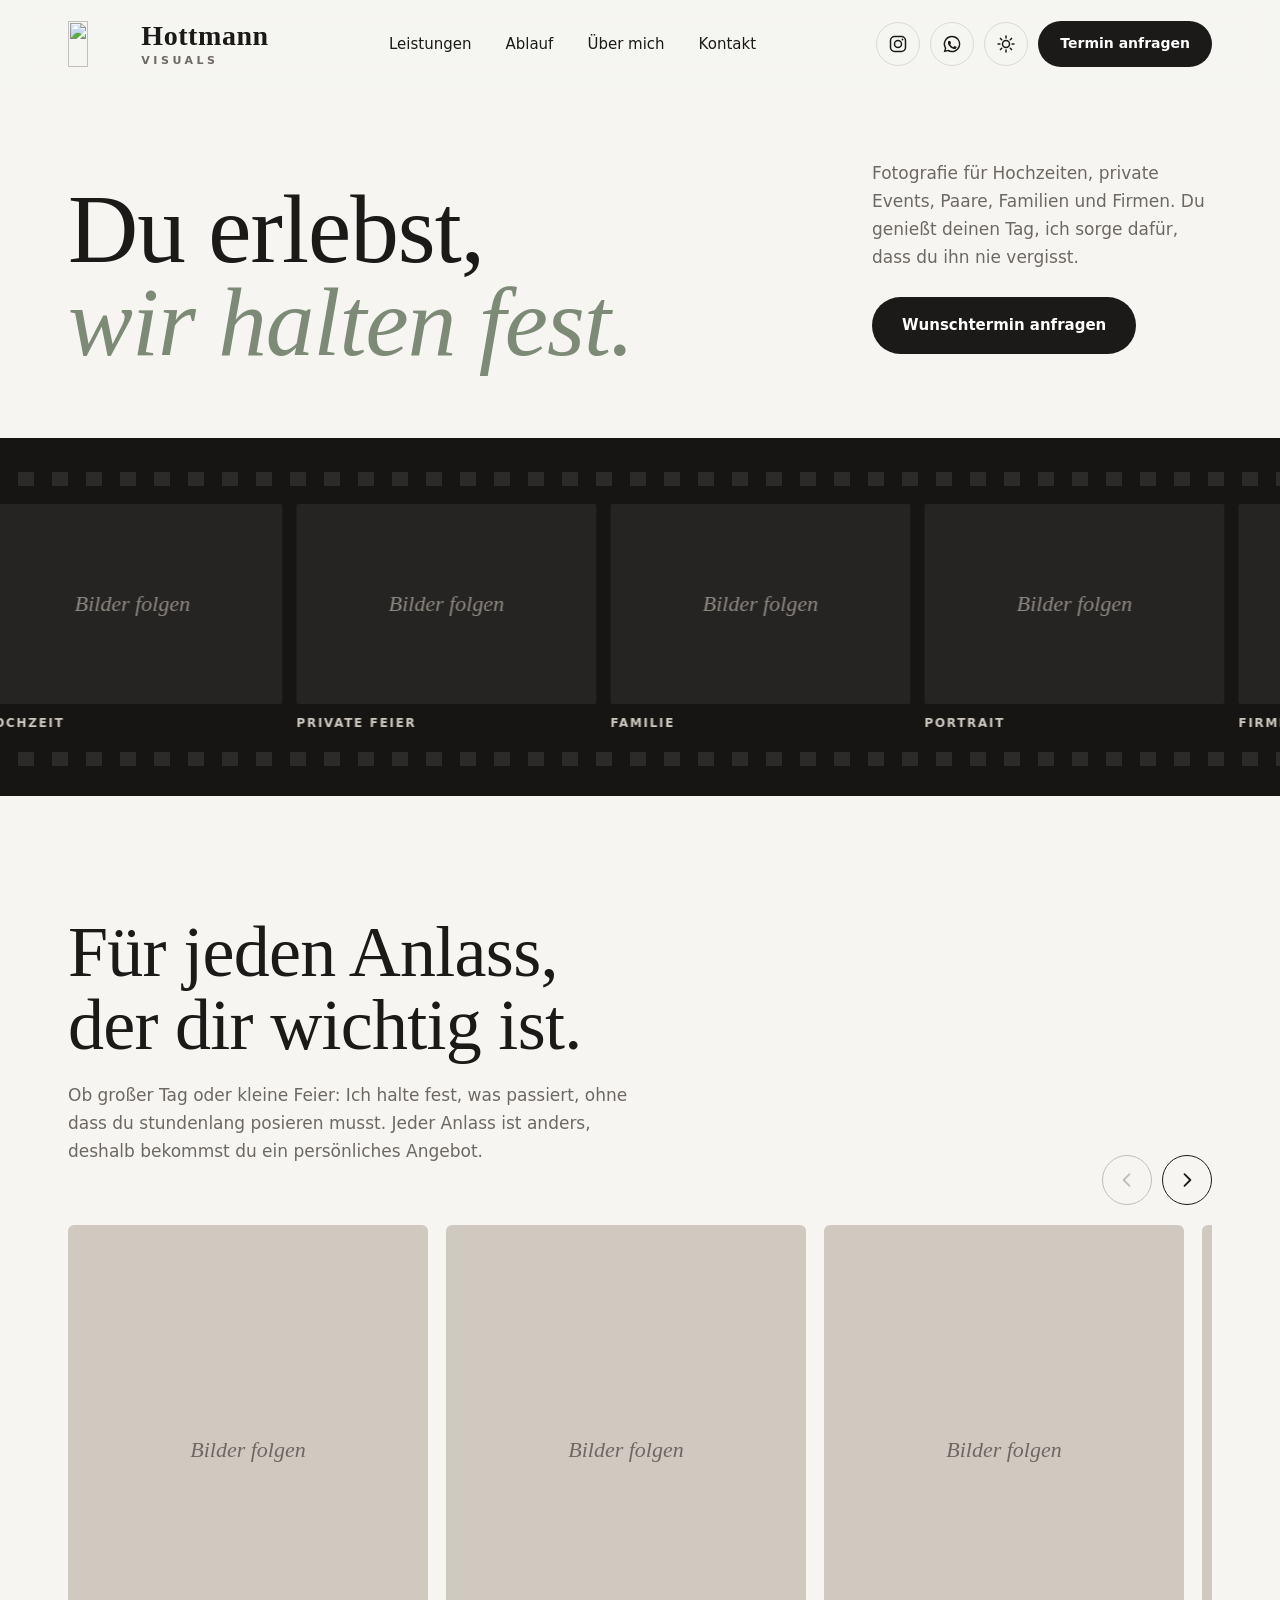
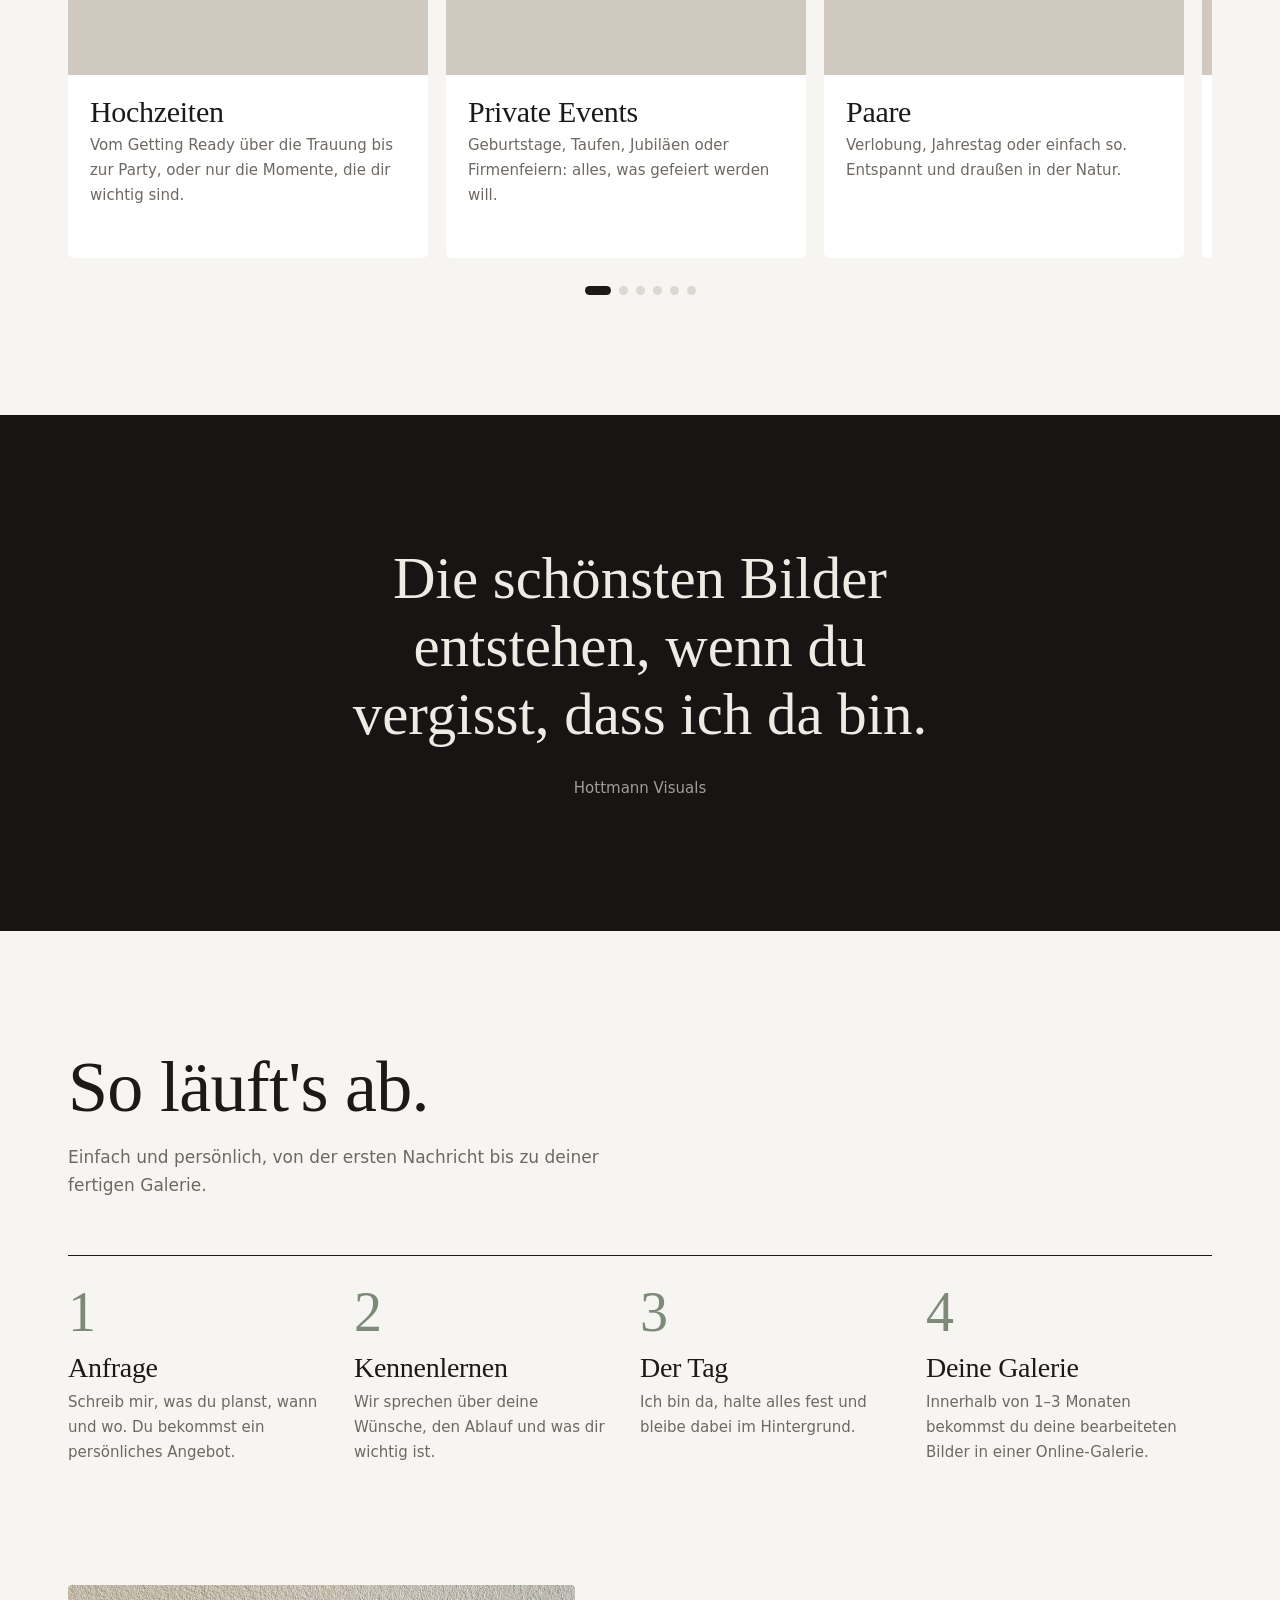
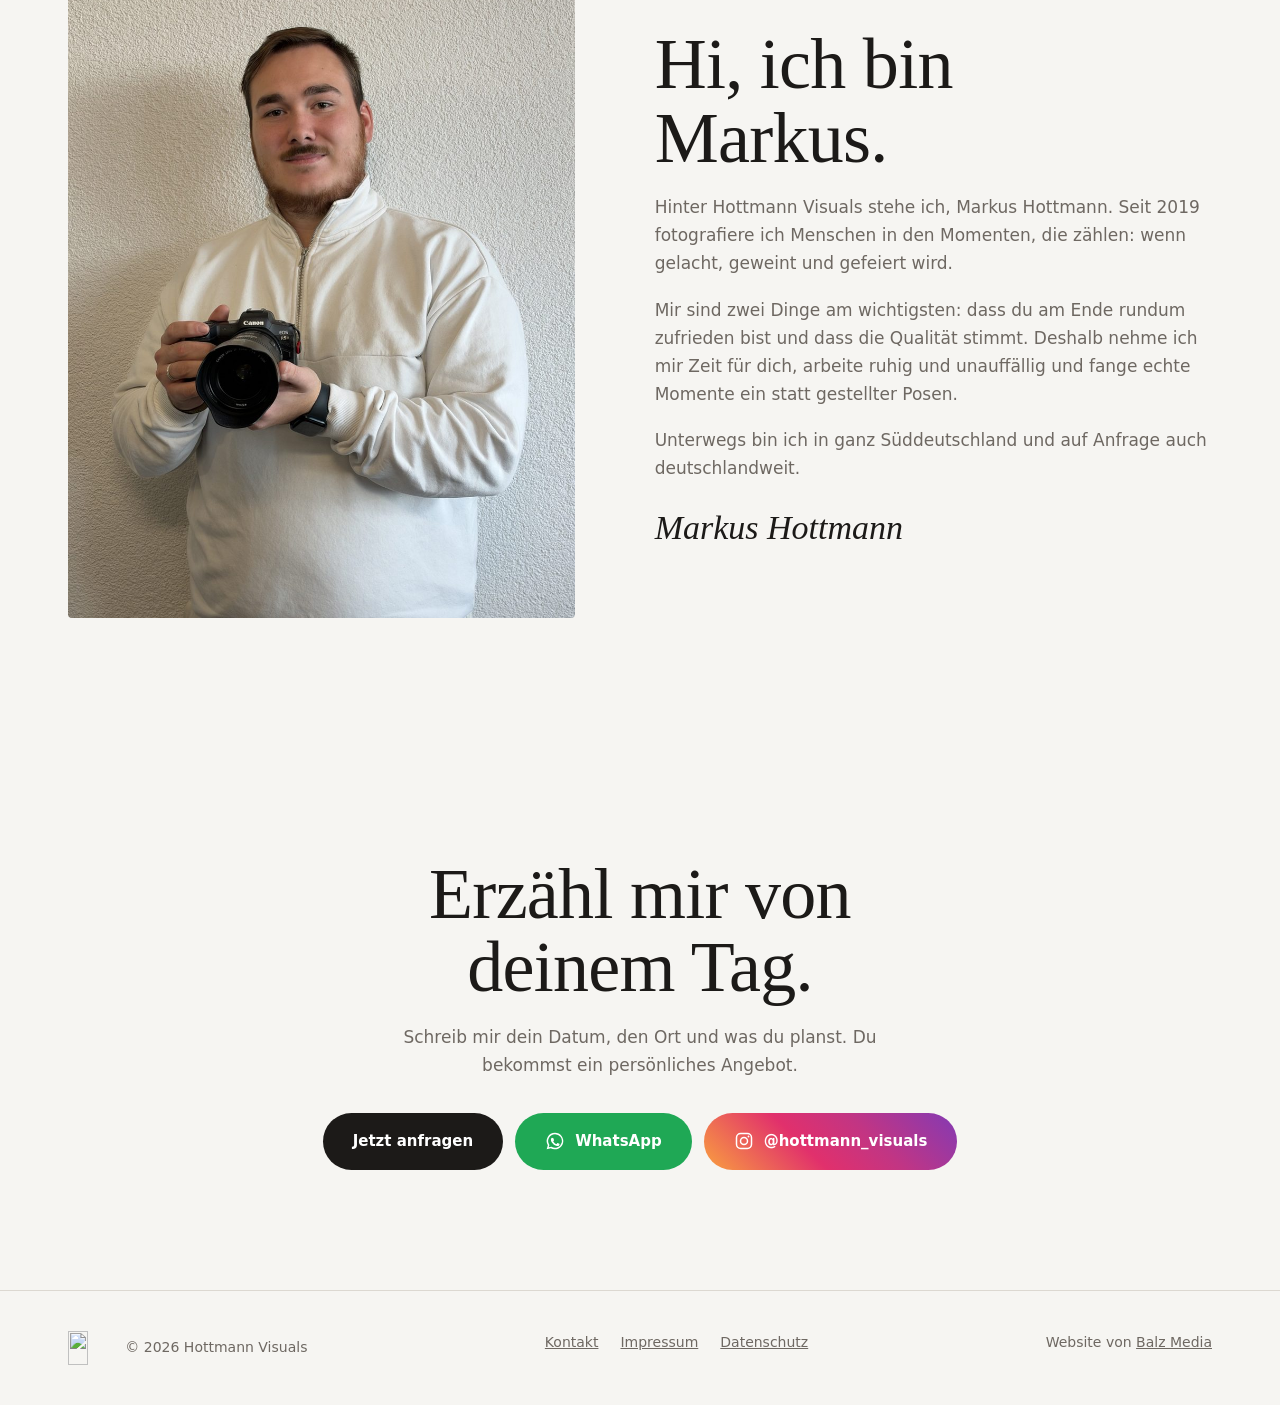
==== commit 8bef7fd9: "Add files via upload" ====
--- a/index.html
+++ b/index.html
@@ -5,12 +5,12 @@
 <meta name="viewport" content="width=device-width, initial-scale=1.0">
 <title>Hottmann Visuals | Fotografie für Hochzeiten, Events & Familien</title>
 <meta name="description" content="Hottmann Visuals – Markus Hottmann fotografiert Hochzeiten, private Events, Paare, Familien und Firmen in ganz Süddeutschland. Du erlebst, wir halten fest. Jetzt anfragen.">
-<link rel="icon" href="favicon.ico" sizes="48x48">
-<link rel="icon" href="favicon-96.png" type="image/png" sizes="96x96">
-<link rel="icon" href="favicon-192.png" type="image/png" sizes="192x192">
-<link rel="apple-touch-icon" href="apple-touch-icon.png">
+<link rel="icon" href="img/favicon.ico?v=20261125c" sizes="48x48">
+<link rel="icon" href="img/favicon-96.png?v=20261125c" type="image/png" sizes="96x96">
+<link rel="icon" href="img/favicon-192.png?v=20261125c" type="image/png" sizes="192x192">
+<link rel="apple-touch-icon" href="img/apple-touch-icon.png?v=20261125c">
 <meta name="theme-color" content="#242322">
-<link rel="stylesheet" href="style.css">
+<link rel="stylesheet" href="style.css?v=20261125c">
 <script>
 // Hell/Dunkel: gespeicherte Wahl, sonst Einstellung des Geräts
 (function(){var t=null;try{t=localStorage.getItem('hv-theme')}catch(e){}
@@ -21,7 +21,7 @@
 <body>
 
 <header><div class="wrap nav">
-  <a href="index.html" class="logo" aria-label="Hottmann Visuals – Startseite"><span class="mk" aria-hidden="true"></span><span class="lt"><b>Hottmann</b><small>VISUALS</small></span></a>
+  <a href="index.html" class="logo" aria-label="Hottmann Visuals – Startseite"><img class="mk mk-d" src="img/logo-hottmann-dark.png?v=20261125c" width="240" height="180" alt=""><img class="mk mk-l" src="img/logo-hottmann-light.png?v=20261125c" width="240" height="180" alt=""><span class="lt"><b>Hottmann</b><small>VISUALS</small></span></a>
   <ul><li><a href="#leistungen">Leistungen</a></li><li><a href="#ablauf">Ablauf</a></li><li><a href="#ueber-mich">Über mich</a></li><li><a href="kontakt.html">Kontakt</a></li></ul>
   <div class="tools">
     <a class="icon-btn" href="https://www.instagram.com/hottmann_visuals" target="_blank" rel="noopener" aria-label="Hottmann Visuals auf Instagram"><svg viewBox="0 0 24 24" fill="none" stroke="currentColor" stroke-width="1.8" aria-hidden="true"><rect x="3" y="3" width="18" height="18" rx="5"/><circle cx="12" cy="12" r="4.2"/><circle cx="17.4" cy="6.6" r="1.1" fill="currentColor" stroke="none"/></svg></a>
@@ -92,7 +92,7 @@
 
 <section id="ueber-mich" style="padding-top:0">
   <div class="wrap about">
-    <img class="portrait" src="img/markus-hottmann.jpg" width="960" height="1200" loading="lazy" decoding="async" alt="Markus Hottmann mit seiner Kamera">
+    <img class="portrait" src="img/markus-hottmann.jpg?v=20261125c" width="960" height="1200" loading="lazy" decoding="async" alt="Markus Hottmann mit seiner Kamera">
     <div>
       <h2>Hi, ich bin<br>Markus.</h2>
       <p>Hinter Hottmann Visuals stehe ich, Markus Hottmann. Seit 2019 fotografiere ich Menschen in den Momenten, die zählen: wenn gelacht, geweint und gefeiert wird.</p>
@@ -112,7 +112,7 @@
 </section>
 
 <footer><div class="wrap fo">
-  <span class="flogo"><span class="mk" aria-hidden="true"></span>© 2026 Hottmann Visuals</span>
+  <span class="flogo"><img class="mk mk-d" src="img/logo-hottmann-dark.png?v=20261125c" width="240" height="180" alt=""><img class="mk mk-l" src="img/logo-hottmann-light.png?v=20261125c" width="240" height="180" alt="">© 2026 Hottmann Visuals</span>
   <nav><a href="kontakt.html">Kontakt</a><a href="impressum.html">Impressum</a><a href="datenschutz.html">Datenschutz</a></nav>
   <span>Website von <a href="https://balz-media.de" target="_blank" rel="noopener">Balz Media</a></span>
 </div></footer>
--- a/style.css
+++ b/style.css
@@ -37,10 +37,10 @@
 .nav{display:flex;justify-content:space-between;align-items:center;height:88px}
 .logo{text-decoration:none;line-height:1;display:flex;align-items:center;gap:12px;flex-shrink:0}
 .logo .lg{height:46px;width:auto}
-.mk{display:block;aspect-ratio:480/359;background:url("[data-uri]") center/contain no-repeat}
-[data-theme="dark"] .mk{background-image:url("[data-uri]")}
+.mk{display:block;width:auto}
 .logo .mk{height:46px}
 .flogo .mk{height:34px}
+.mk-l{display:none}[data-theme="dark"] .mk-d{display:none}[data-theme="dark"] .mk-l{display:block}
 .logo .lt{display:block}
 .lg-l{display:none}[data-theme="dark"] .lg-d{display:none}[data-theme="dark"] .lg-l{display:block}
 .flogo{display:inline-flex;align-items:center;gap:12px}
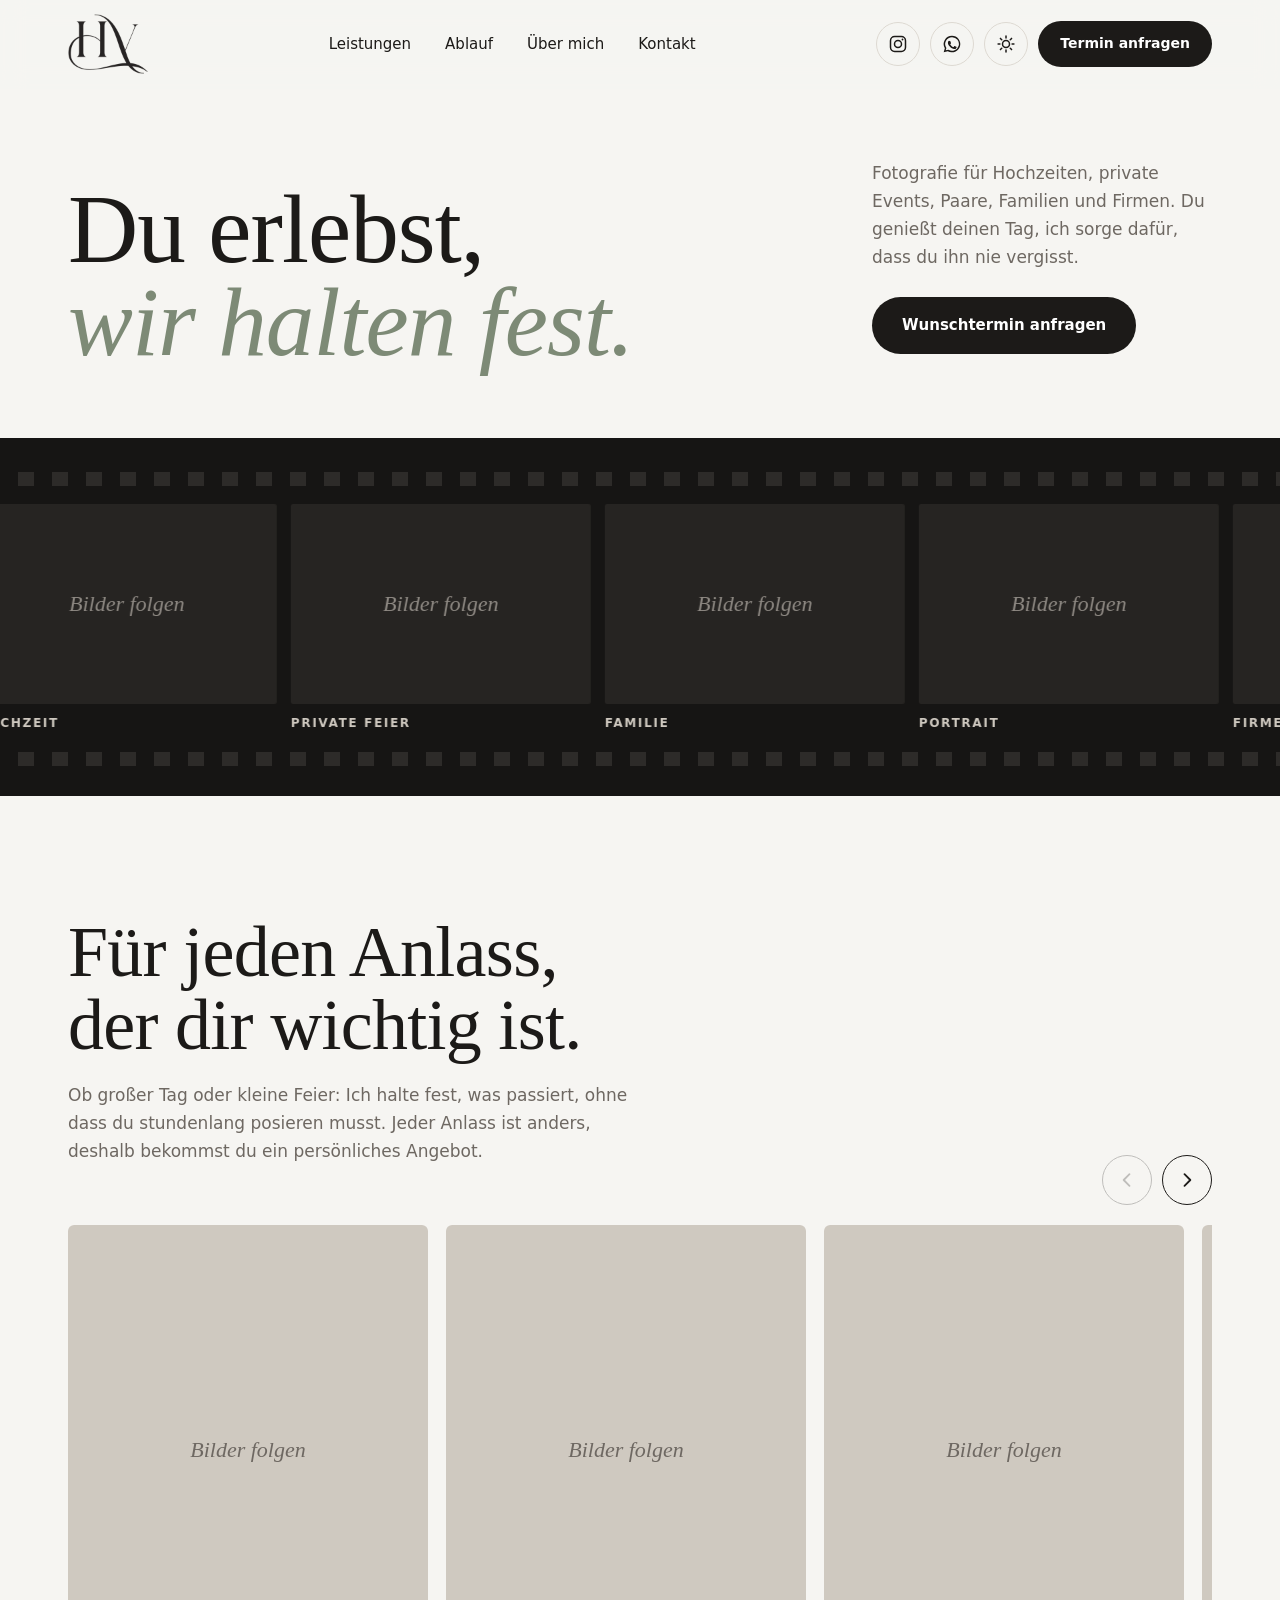
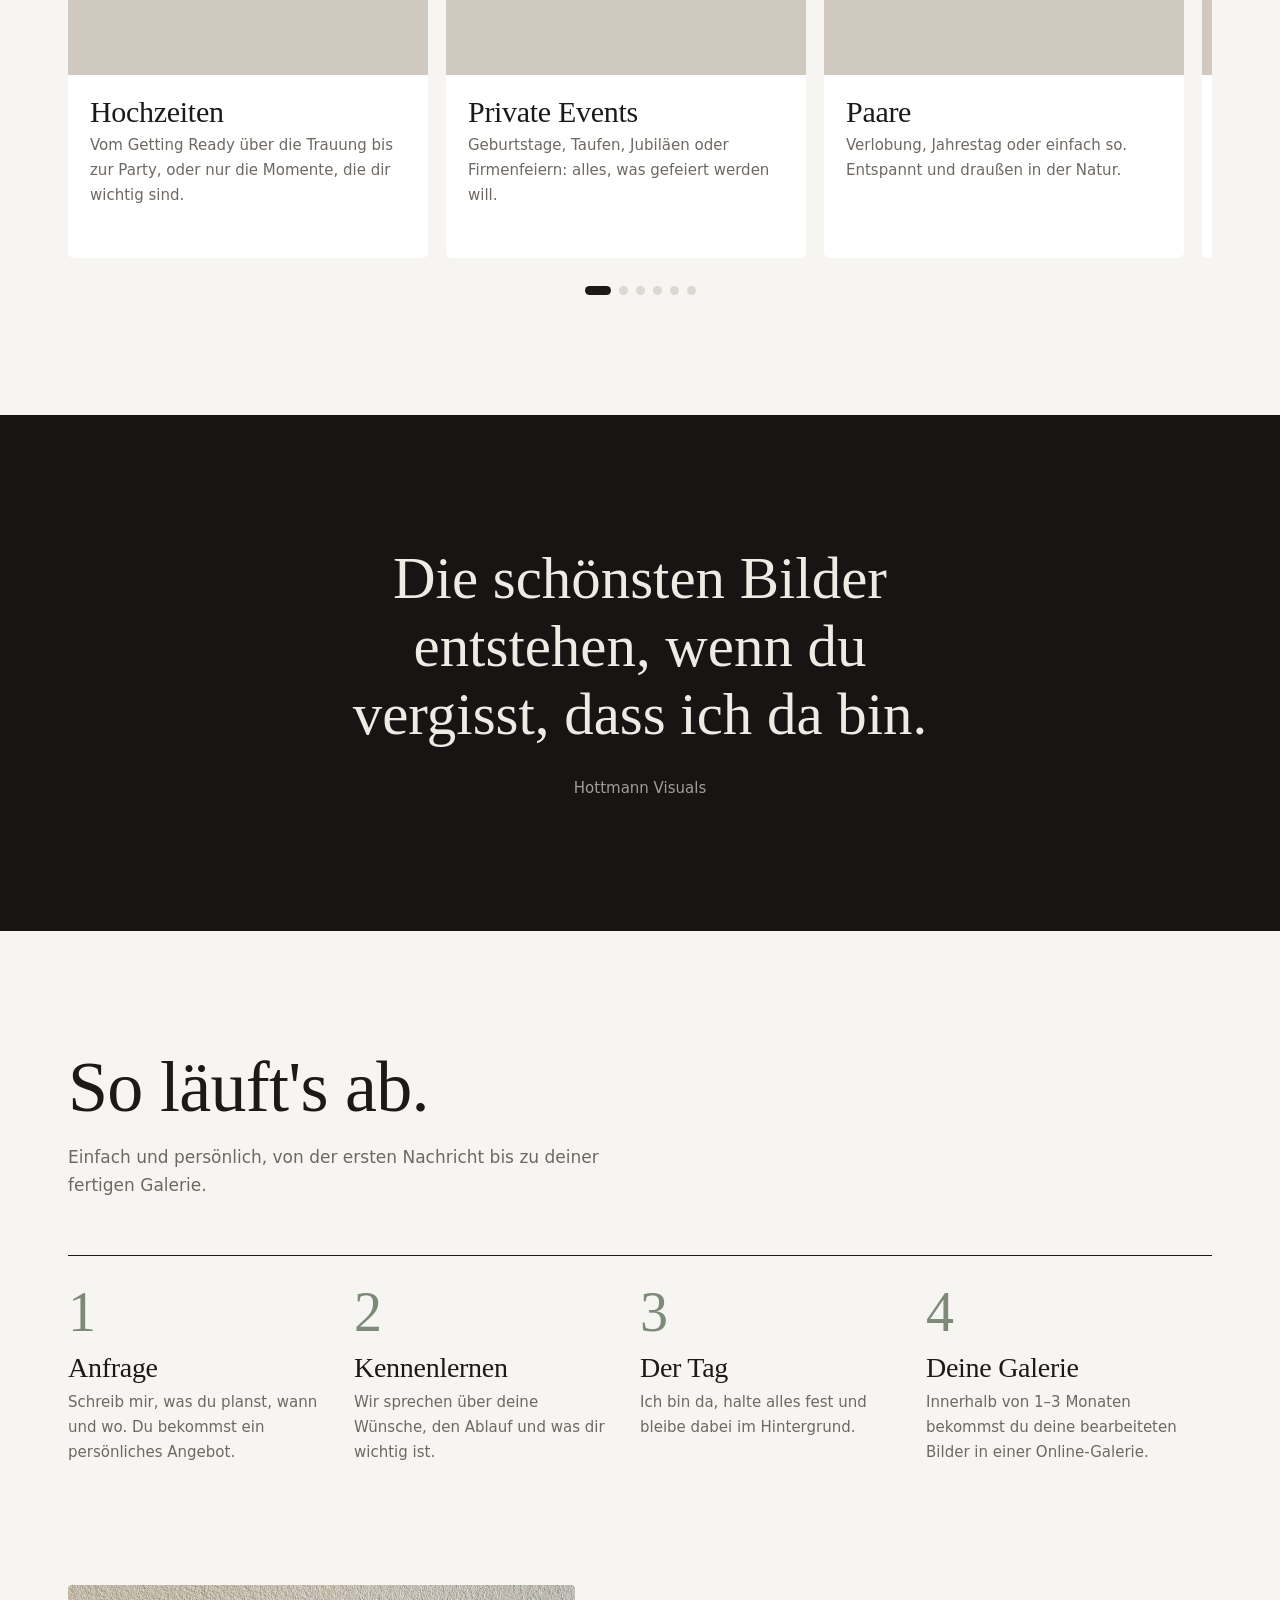
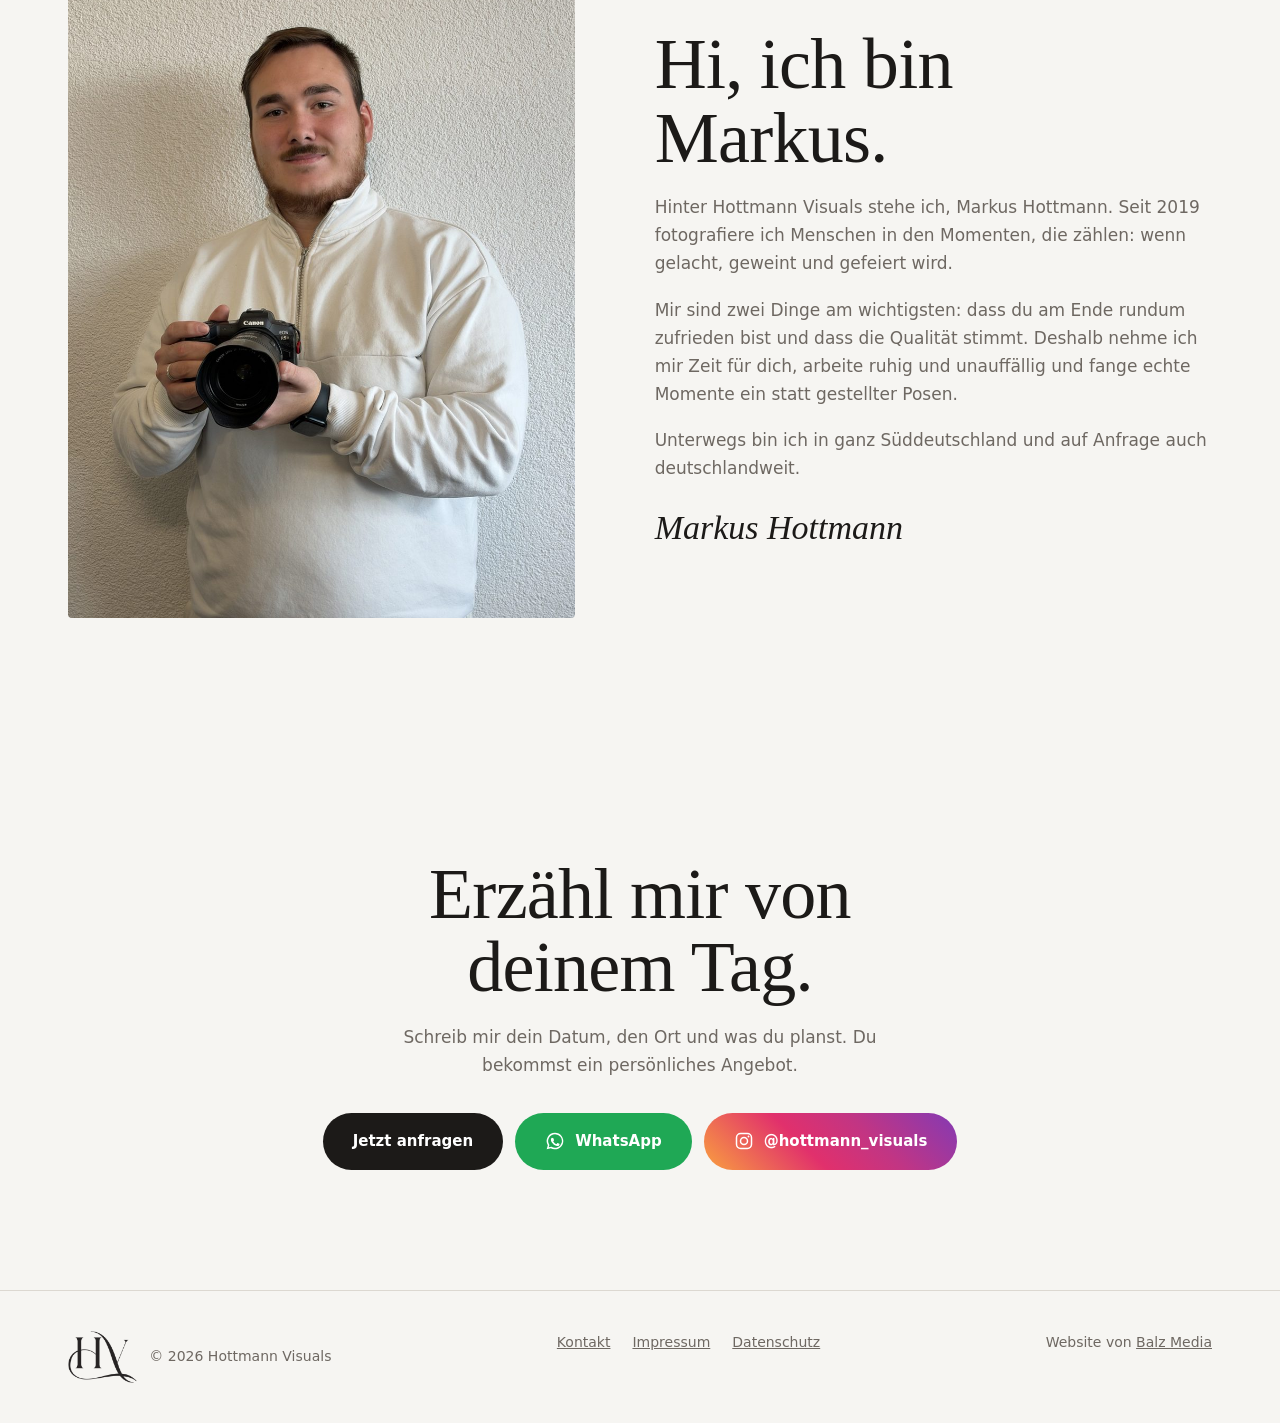
==== commit 9c7c9c12: "Add files via upload" ====
--- a/index.html
+++ b/index.html
@@ -5,12 +5,12 @@
 <meta name="viewport" content="width=device-width, initial-scale=1.0">
 <title>Hottmann Visuals | Fotografie für Hochzeiten, Events & Familien</title>
 <meta name="description" content="Hottmann Visuals – Markus Hottmann fotografiert Hochzeiten, private Events, Paare, Familien und Firmen in ganz Süddeutschland. Du erlebst, wir halten fest. Jetzt anfragen.">
-<link rel="icon" href="img/favicon.ico?v=20261125c" sizes="48x48">
-<link rel="icon" href="img/favicon-96.png?v=20261125c" type="image/png" sizes="96x96">
-<link rel="icon" href="img/favicon-192.png?v=20261125c" type="image/png" sizes="192x192">
-<link rel="apple-touch-icon" href="img/apple-touch-icon.png?v=20261125c">
+<link rel="icon" href="img/favicon.ico?v=20261125d" sizes="48x48">
+<link rel="icon" href="img/favicon-96.png?v=20261125d" type="image/png" sizes="96x96">
+<link rel="icon" href="img/favicon-192.png?v=20261125d" type="image/png" sizes="192x192">
+<link rel="apple-touch-icon" href="img/apple-touch-icon.png?v=20261125d">
 <meta name="theme-color" content="#242322">
-<link rel="stylesheet" href="style.css?v=20261125c">
+<link rel="stylesheet" href="style.css?v=20261125d">
 <script>
 // Hell/Dunkel: gespeicherte Wahl, sonst Einstellung des Geräts
 (function(){var t=null;try{t=localStorage.getItem('hv-theme')}catch(e){}
@@ -21,7 +21,7 @@
 <body>
 
 <header><div class="wrap nav">
-  <a href="index.html" class="logo" aria-label="Hottmann Visuals – Startseite"><img class="mk mk-d" src="img/logo-hottmann-dark.png?v=20261125c" width="240" height="180" alt=""><img class="mk mk-l" src="img/logo-hottmann-light.png?v=20261125c" width="240" height="180" alt=""><span class="lt"><b>Hottmann</b><small>VISUALS</small></span></a>
+  <a href="index.html" class="logo" aria-label="Hottmann Visuals – Startseite"><img class="mk mk-d" src="img/logo-hottmann-dark.png?v=20261125d" width="360" height="270" alt=""><img class="mk mk-l" src="img/logo-hottmann-light.png?v=20261125d" width="360" height="270" alt=""><span class="lt"><b>Hottmann</b><small>VISUALS</small></span></a>
   <ul><li><a href="#leistungen">Leistungen</a></li><li><a href="#ablauf">Ablauf</a></li><li><a href="#ueber-mich">Über mich</a></li><li><a href="kontakt.html">Kontakt</a></li></ul>
   <div class="tools">
     <a class="icon-btn" href="https://www.instagram.com/hottmann_visuals" target="_blank" rel="noopener" aria-label="Hottmann Visuals auf Instagram"><svg viewBox="0 0 24 24" fill="none" stroke="currentColor" stroke-width="1.8" aria-hidden="true"><rect x="3" y="3" width="18" height="18" rx="5"/><circle cx="12" cy="12" r="4.2"/><circle cx="17.4" cy="6.6" r="1.1" fill="currentColor" stroke="none"/></svg></a>
@@ -92,7 +92,7 @@
 
 <section id="ueber-mich" style="padding-top:0">
   <div class="wrap about">
-    <img class="portrait" src="img/markus-hottmann.jpg?v=20261125c" width="960" height="1200" loading="lazy" decoding="async" alt="Markus Hottmann mit seiner Kamera">
+    <img class="portrait" src="img/markus-hottmann.jpg?v=20261125d" width="960" height="1200" loading="lazy" decoding="async" alt="Markus Hottmann mit seiner Kamera">
     <div>
       <h2>Hi, ich bin<br>Markus.</h2>
       <p>Hinter Hottmann Visuals stehe ich, Markus Hottmann. Seit 2019 fotografiere ich Menschen in den Momenten, die zählen: wenn gelacht, geweint und gefeiert wird.</p>
@@ -112,7 +112,7 @@
 </section>
 
 <footer><div class="wrap fo">
-  <span class="flogo"><img class="mk mk-d" src="img/logo-hottmann-dark.png?v=20261125c" width="240" height="180" alt=""><img class="mk mk-l" src="img/logo-hottmann-light.png?v=20261125c" width="240" height="180" alt="">© 2026 Hottmann Visuals</span>
+  <span class="flogo"><img class="mk mk-d" src="img/logo-hottmann-dark.png?v=20261125d" width="360" height="270" alt=""><img class="mk mk-l" src="img/logo-hottmann-light.png?v=20261125d" width="360" height="270" alt="">© 2026 Hottmann Visuals</span>
   <nav><a href="kontakt.html">Kontakt</a><a href="impressum.html">Impressum</a><a href="datenschutz.html">Datenschutz</a></nav>
   <span>Website von <a href="https://balz-media.de" target="_blank" rel="noopener">Balz Media</a></span>
 </div></footer>
--- a/style.css
+++ b/style.css
@@ -38,8 +38,9 @@
 .logo{text-decoration:none;line-height:1;display:flex;align-items:center;gap:12px;flex-shrink:0}
 .logo .lg{height:46px;width:auto}
 .mk{display:block;width:auto}
-.logo .mk{height:46px}
-.flogo .mk{height:34px}
+.logo .mk{height:60px}
+.logo .lt{display:none!important}
+.flogo .mk{height:52px}
 .mk-l{display:none}[data-theme="dark"] .mk-d{display:none}[data-theme="dark"] .mk-l{display:block}
 .logo .lt{display:block}
 .lg-l{display:none}[data-theme="dark"] .lg-d{display:none}[data-theme="dark"] .lg-l{display:block}
@@ -161,7 +162,7 @@
   .nav .btn{padding:10px 14px;font-size:13px}
   .nav .btn .long{display:none}
   .nav .logo b{font-size:22px}
-  .logo .mk{height:38px}
+  .logo .mk{height:50px}
   .logo{gap:9px}
   .icon-btn{width:38px;height:38px}
   .tools{gap:6px}
@@ -209,5 +210,5 @@
 [data-theme="dark"] .err{color:#ff8a80}
 .bad{border-color:#c0392b!important;box-shadow:0 0 0 3px rgba(192,57,43,.15)}
 .check input.bad{outline:2px solid #c0392b;outline-offset:2px}
-@media(max-width:560px){.nav .logo .lt{display:none}.logo .mk{height:40px}}
+@media(max-width:560px){.nav .logo .lt{display:none}.logo .mk{height:50px}}
 section[id]{scroll-margin-top:96px}
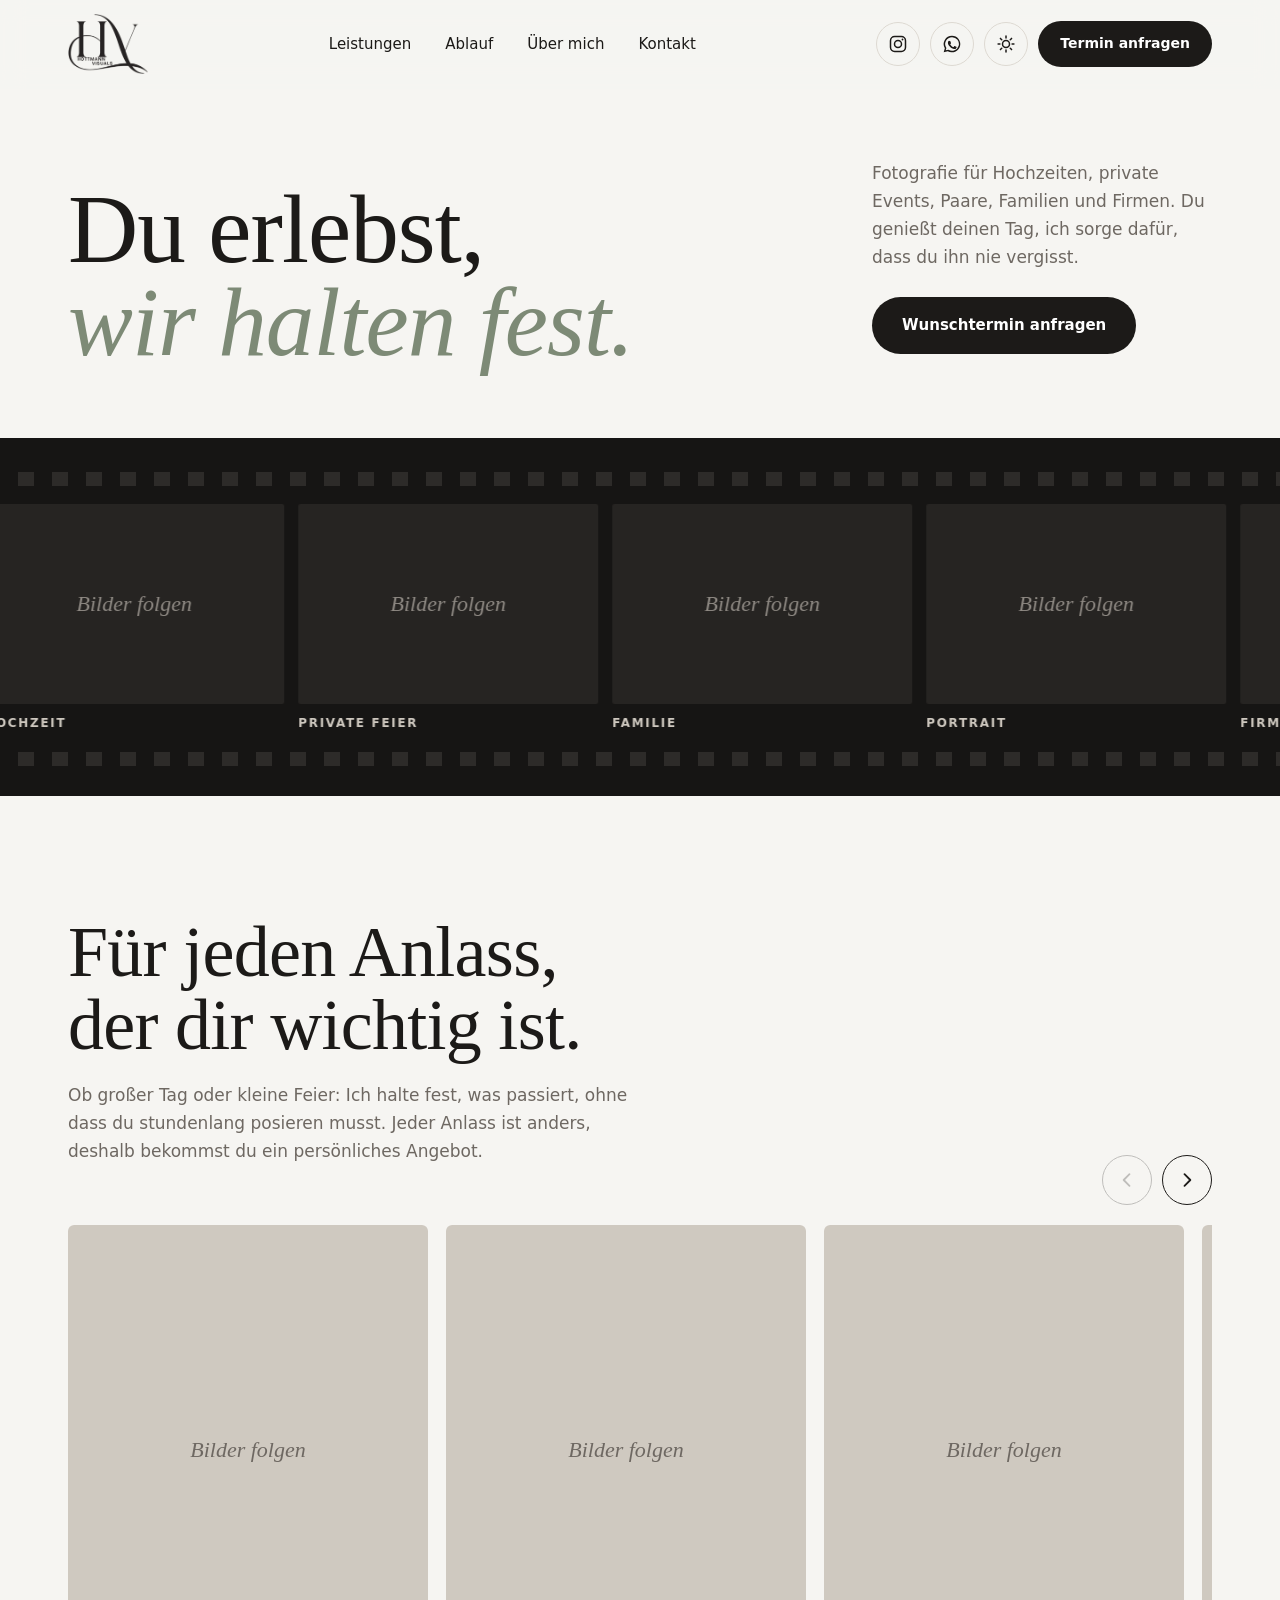
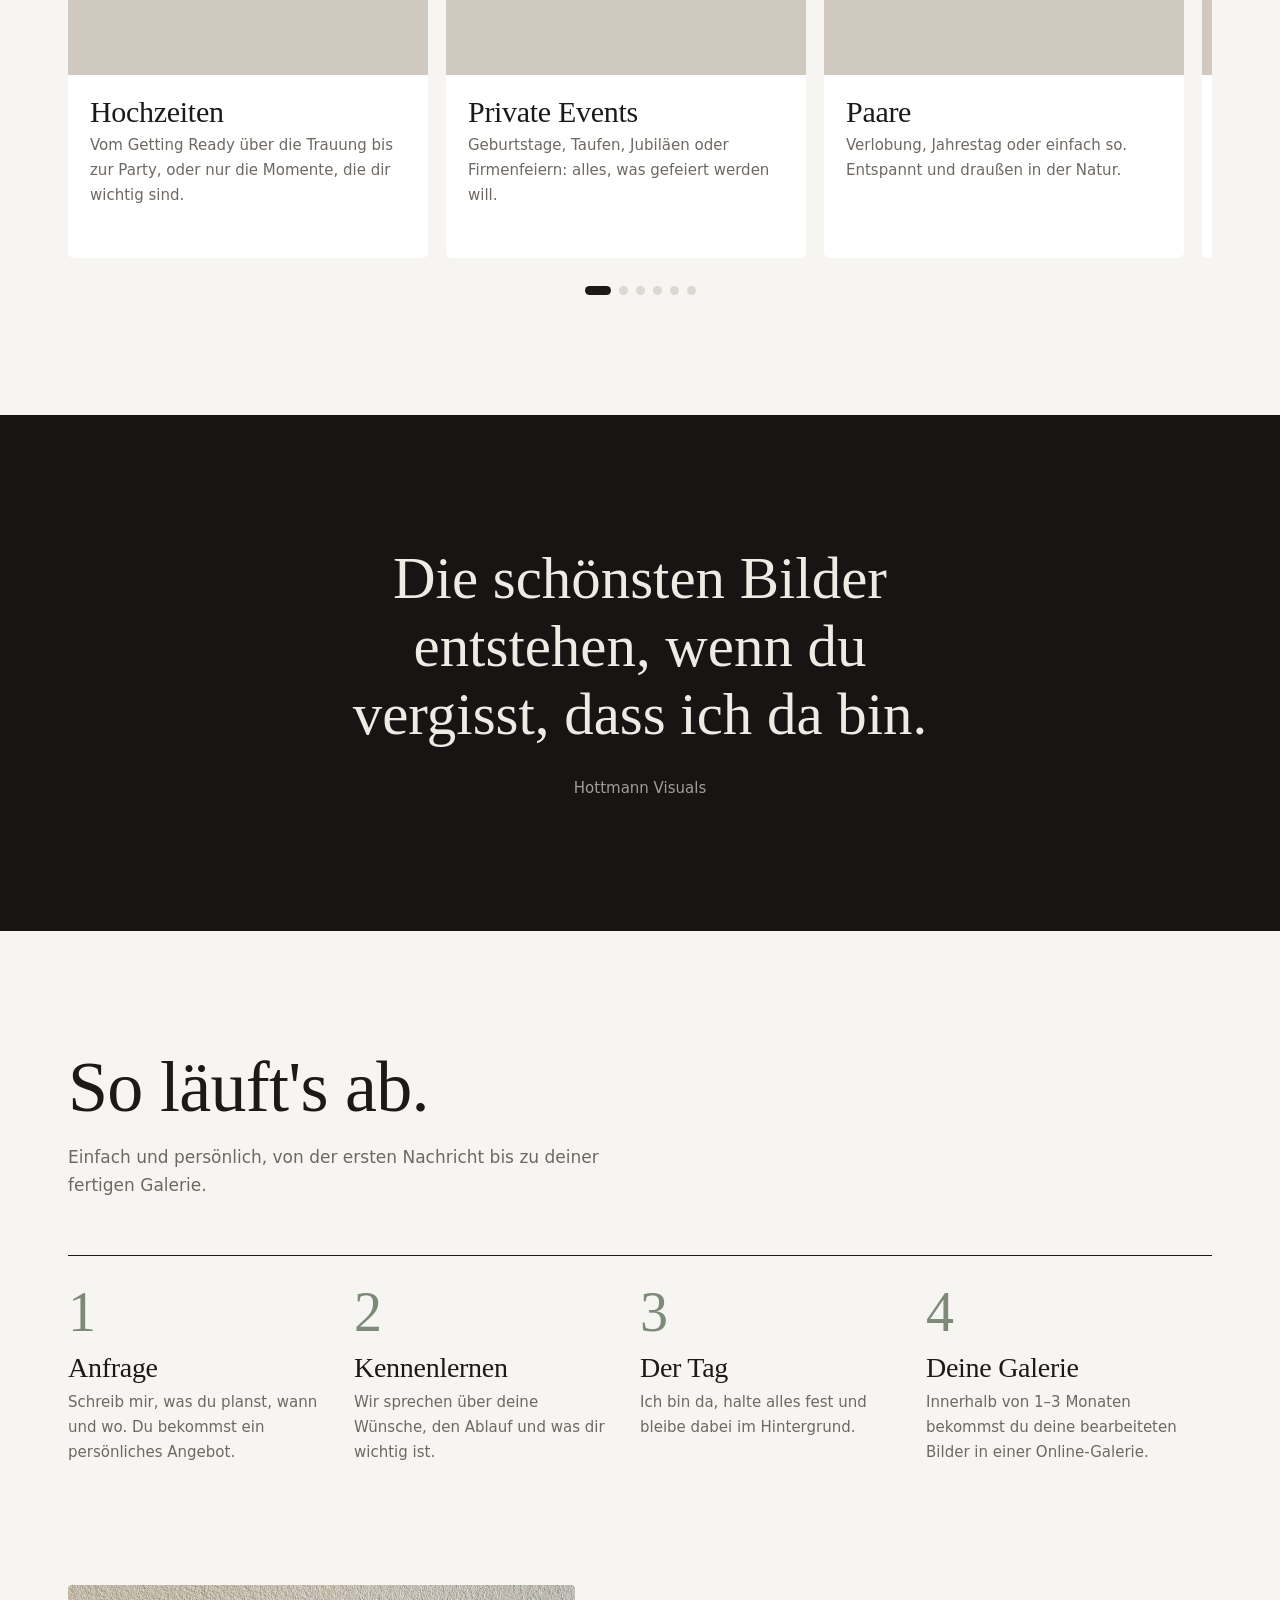
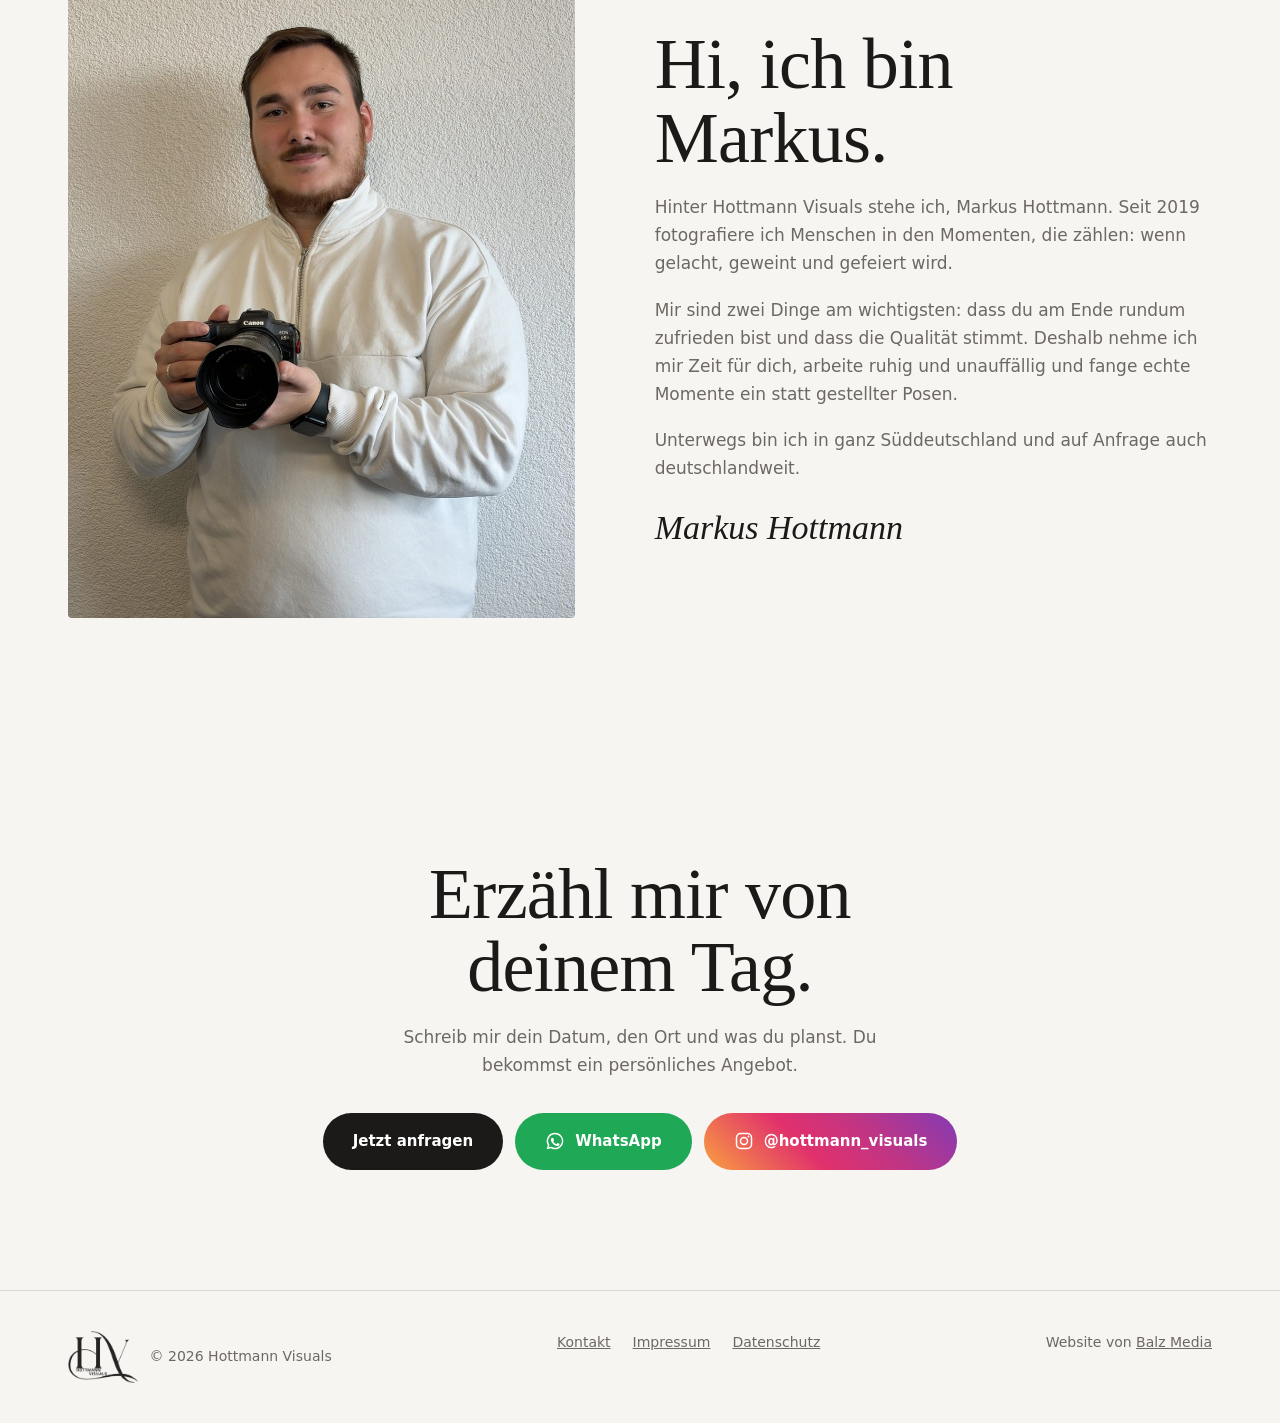
==== commit ff0a9683: "Add files via upload" ====
--- a/index.html
+++ b/index.html
@@ -5,12 +5,12 @@
 <meta name="viewport" content="width=device-width, initial-scale=1.0">
 <title>Hottmann Visuals | Fotografie für Hochzeiten, Events & Familien</title>
 <meta name="description" content="Hottmann Visuals – Markus Hottmann fotografiert Hochzeiten, private Events, Paare, Familien und Firmen in ganz Süddeutschland. Du erlebst, wir halten fest. Jetzt anfragen.">
-<link rel="icon" href="img/favicon.ico?v=20261125d" sizes="48x48">
-<link rel="icon" href="img/favicon-96.png?v=20261125d" type="image/png" sizes="96x96">
-<link rel="icon" href="img/favicon-192.png?v=20261125d" type="image/png" sizes="192x192">
-<link rel="apple-touch-icon" href="img/apple-touch-icon.png?v=20261125d">
+<link rel="icon" href="img/favicon.ico?v=20261125e" sizes="48x48">
+<link rel="icon" href="img/favicon-96.png?v=20261125e" type="image/png" sizes="96x96">
+<link rel="icon" href="img/favicon-192.png?v=20261125e" type="image/png" sizes="192x192">
+<link rel="apple-touch-icon" href="img/apple-touch-icon.png?v=20261125e">
 <meta name="theme-color" content="#242322">
-<link rel="stylesheet" href="style.css?v=20261125d">
+<link rel="stylesheet" href="style.css?v=20261125e">
 <script>
 // Hell/Dunkel: gespeicherte Wahl, sonst Einstellung des Geräts
 (function(){var t=null;try{t=localStorage.getItem('hv-theme')}catch(e){}
@@ -21,7 +21,7 @@
 <body>
 
 <header><div class="wrap nav">
-  <a href="index.html" class="logo" aria-label="Hottmann Visuals – Startseite"><img class="mk mk-d" src="img/logo-hottmann-dark.png?v=20261125d" width="360" height="270" alt=""><img class="mk mk-l" src="img/logo-hottmann-light.png?v=20261125d" width="360" height="270" alt=""><span class="lt"><b>Hottmann</b><small>VISUALS</small></span></a>
+  <a href="index.html" class="logo" aria-label="Hottmann Visuals – Startseite"><img class="mk mk-d" src="img/logo-hottmann-dark.png?v=20261125e" width="360" height="270" alt=""><img class="mk mk-l" src="img/logo-hottmann-light.png?v=20261125e" width="360" height="270" alt=""><span class="lt"><b>Hottmann</b><small>VISUALS</small></span></a>
   <ul><li><a href="#leistungen">Leistungen</a></li><li><a href="#ablauf">Ablauf</a></li><li><a href="#ueber-mich">Über mich</a></li><li><a href="kontakt.html">Kontakt</a></li></ul>
   <div class="tools">
     <a class="icon-btn" href="https://www.instagram.com/hottmann_visuals" target="_blank" rel="noopener" aria-label="Hottmann Visuals auf Instagram"><svg viewBox="0 0 24 24" fill="none" stroke="currentColor" stroke-width="1.8" aria-hidden="true"><rect x="3" y="3" width="18" height="18" rx="5"/><circle cx="12" cy="12" r="4.2"/><circle cx="17.4" cy="6.6" r="1.1" fill="currentColor" stroke="none"/></svg></a>
@@ -92,7 +92,7 @@
 
 <section id="ueber-mich" style="padding-top:0">
   <div class="wrap about">
-    <img class="portrait" src="img/markus-hottmann.jpg?v=20261125d" width="960" height="1200" loading="lazy" decoding="async" alt="Markus Hottmann mit seiner Kamera">
+    <img class="portrait" src="img/markus-hottmann.jpg?v=20261125e" width="960" height="1200" loading="lazy" decoding="async" alt="Markus Hottmann mit seiner Kamera">
     <div>
       <h2>Hi, ich bin<br>Markus.</h2>
       <p>Hinter Hottmann Visuals stehe ich, Markus Hottmann. Seit 2019 fotografiere ich Menschen in den Momenten, die zählen: wenn gelacht, geweint und gefeiert wird.</p>
@@ -112,7 +112,7 @@
 </section>
 
 <footer><div class="wrap fo">
-  <span class="flogo"><img class="mk mk-d" src="img/logo-hottmann-dark.png?v=20261125d" width="360" height="270" alt=""><img class="mk mk-l" src="img/logo-hottmann-light.png?v=20261125d" width="360" height="270" alt="">© 2026 Hottmann Visuals</span>
+  <span class="flogo"><img class="mk mk-d" src="img/logo-hottmann-dark.png?v=20261125e" width="360" height="270" alt=""><img class="mk mk-l" src="img/logo-hottmann-light.png?v=20261125e" width="360" height="270" alt="">© 2026 Hottmann Visuals</span>
   <nav><a href="kontakt.html">Kontakt</a><a href="impressum.html">Impressum</a><a href="datenschutz.html">Datenschutz</a></nav>
   <span>Website von <a href="https://balz-media.de" target="_blank" rel="noopener">Balz Media</a></span>
 </div></footer>
--- a/style.css
+++ b/style.css
@@ -212,3 +212,20 @@
 .check input.bad{outline:2px solid #c0392b;outline-offset:2px}
 @media(max-width:560px){.nav .logo .lt{display:none}.logo .mk{height:50px}}
 section[id]{scroll-margin-top:96px}
+
+/* Formular verschwindet nach dem Senden, Danke-Karte erscheint */
+form{transition:opacity .5s ease,transform .5s ease,filter .5s ease}
+form.leaving{opacity:0;transform:translateY(-16px) scale(.98);filter:blur(4px);pointer-events:none}
+.thanks{background:var(--white);border-radius:8px;padding:56px 38px;text-align:center;opacity:0;transform:translateY(18px);transition:opacity .6s ease,transform .6s ease}
+.thanks.in{opacity:1;transform:none}
+.thanks:focus{outline:none}
+.thanks h2{font-size:clamp(30px,4vw,42px);margin:22px 0 12px}
+.thanks p{color:var(--soft);max-width:38ch;margin:0 auto 28px}
+.tick{width:76px;height:76px;fill:none;stroke:var(--sage);stroke-width:2.6;stroke-linecap:round;stroke-linejoin:round}
+.tick circle{stroke-dasharray:151;stroke-dashoffset:151}
+.tick path{stroke-dasharray:36;stroke-dashoffset:36}
+.thanks.in .tick circle{animation:draw .7s .15s ease forwards}
+.thanks.in .tick path{animation:draw .45s .75s ease forwards}
+@keyframes draw{to{stroke-dashoffset:0}}
+@media(prefers-reduced-motion:reduce){form,.thanks{transition:none}.tick circle,.tick path{stroke-dashoffset:0;animation:none!important}}
+form[hidden],.thanks[hidden]{display:none!important}
